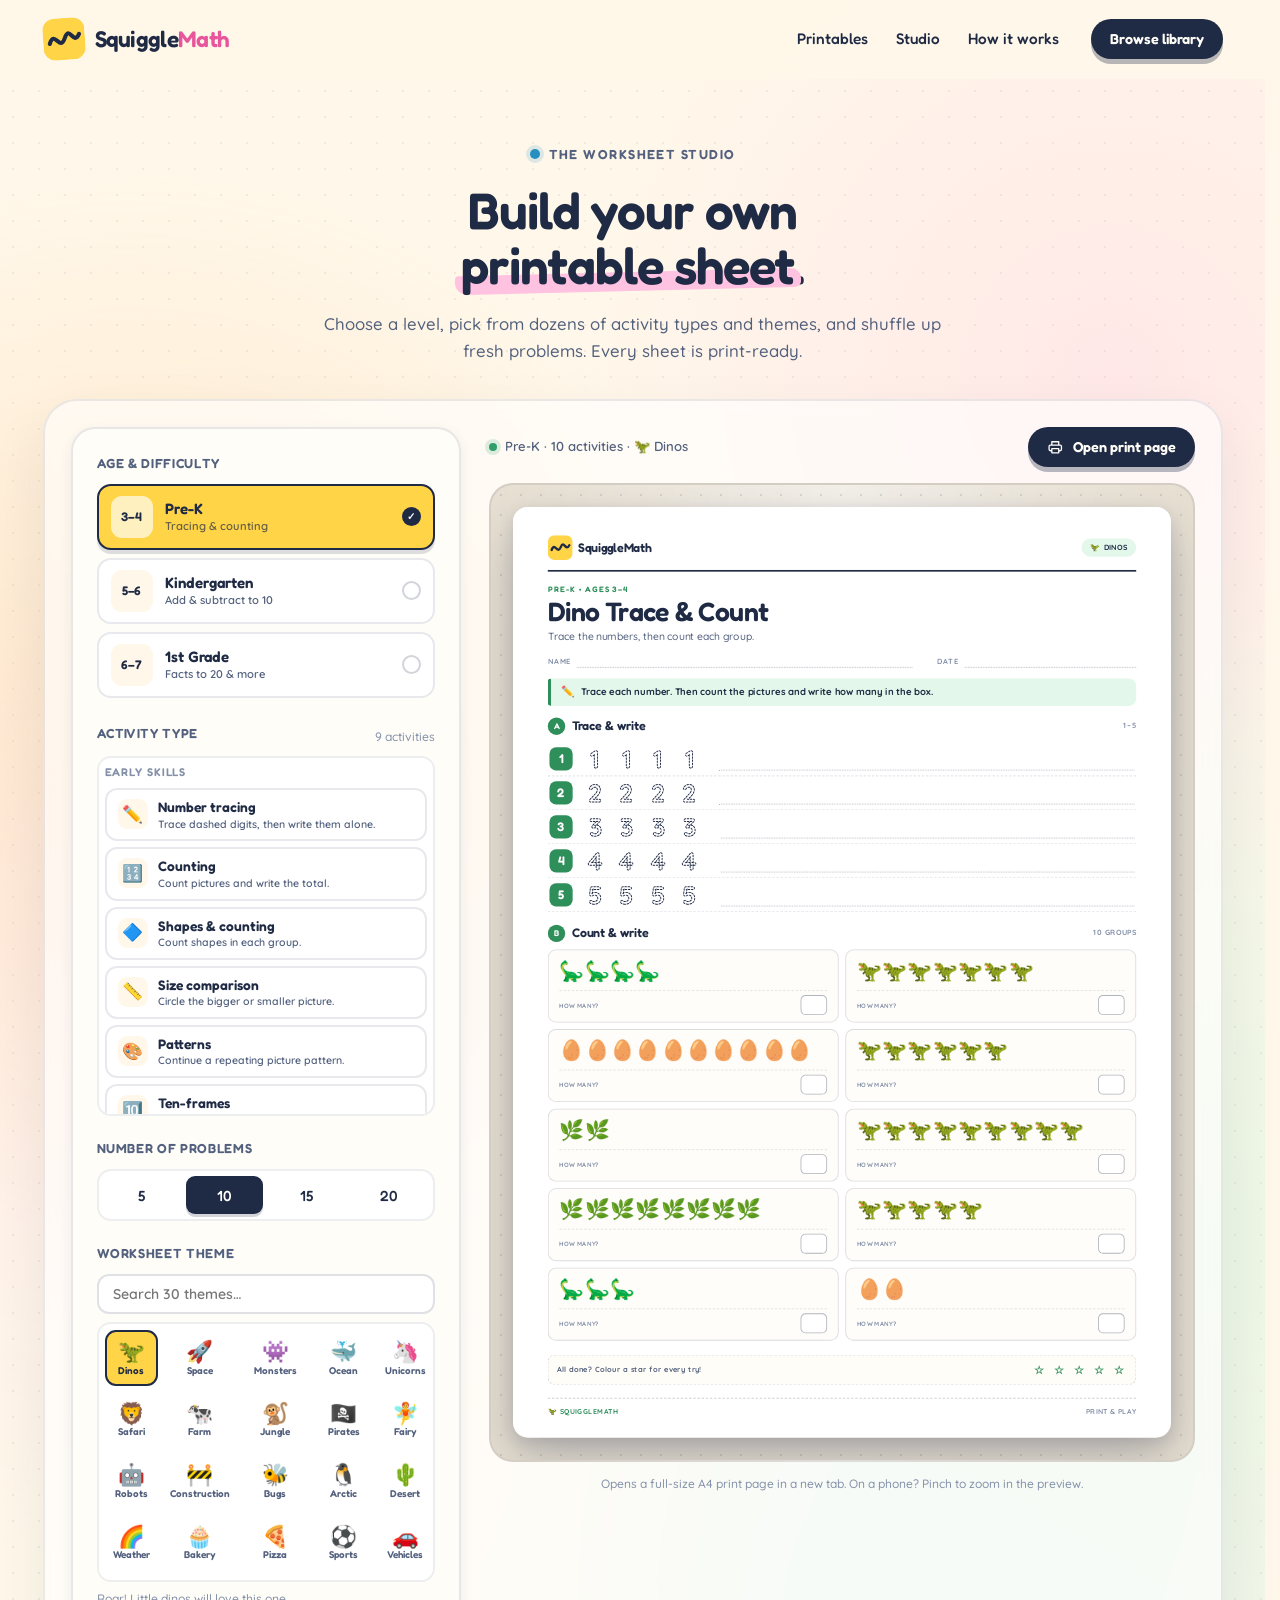
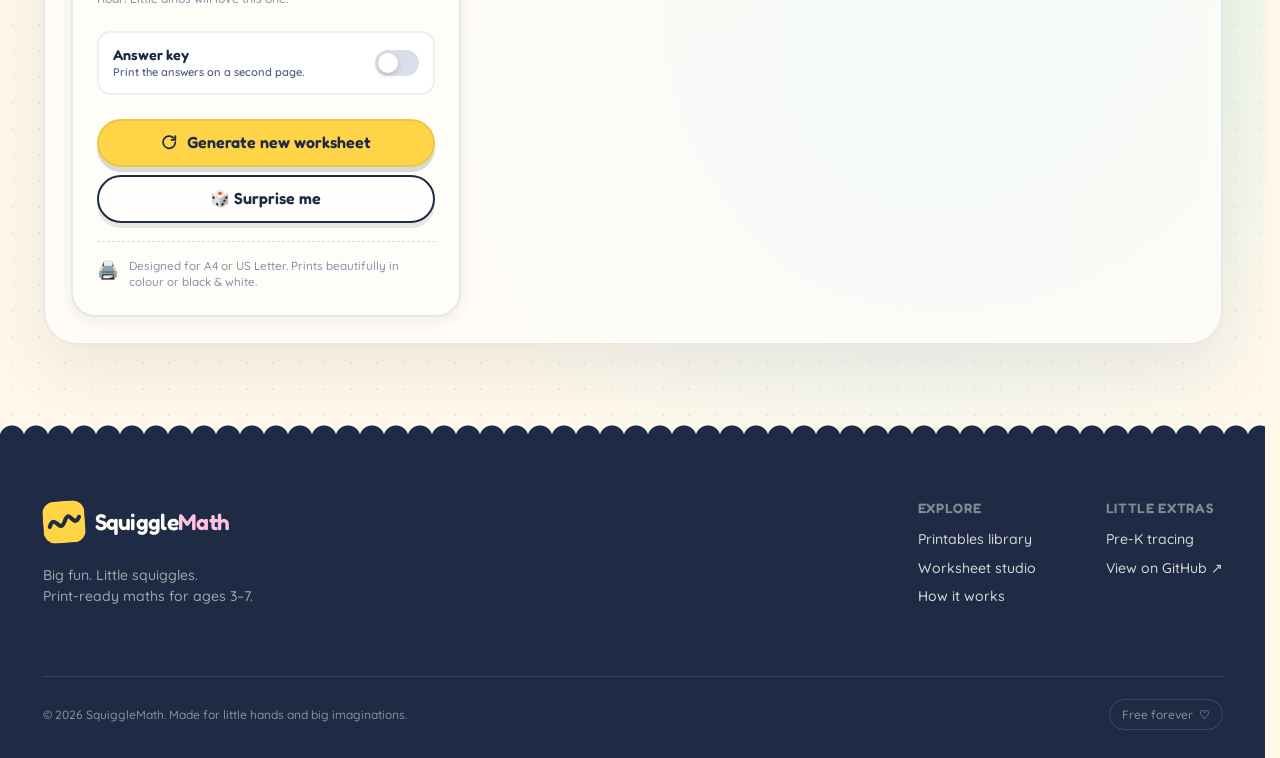
==== generator.html @ 539dd68d "Expand worksheet studio: 30 themes, 40+ activity types, dedicated generator page" ====
<!DOCTYPE html>
<html lang="en">
<head>
  <meta charset="UTF-8">
  <meta name="viewport" content="width=device-width, initial-scale=1">
  <title>Worksheet Studio | SquiggleMath</title>
  <meta name="description" content="Build a brand-new themed math worksheet. Choose a level, activity, theme and problem count, then print.">
  <meta name="theme-color" content="#fff8ea">
  <meta name="robots" content="noindex">

  <link rel="icon" href="data:image/svg+xml,%3Csvg xmlns='http://www.w3.org/2000/svg' viewBox='0 0 64 64'%3E%3Crect width='64' height='64' rx='16' fill='%23ffd447'/%3E%3Cpath d='M10 38c8-22 14 14 22-8s12 14 22-6' fill='none' stroke='%231f2a44' stroke-width='6' stroke-linecap='round'/%3E%3C/svg%3E">
  <link rel="preconnect" href="https://fonts.googleapis.com">
  <link rel="preconnect" href="https://fonts.gstatic.com" crossorigin>
  <link href="https://fonts.googleapis.com/css2?family=Fredoka:wght@400;500;600;700&family=Quicksand:wght@400;500;600;700&display=swap" rel="stylesheet">
  <link rel="stylesheet" href="styles.css?v=20261109-3">
  <link rel="stylesheet" href="generator.css?v=20261109-3">
  <script src="engine.js?v=20261109-3" defer></script>
  <script src="generator.js?v=20261109-3" defer></script>
</head>
<body>
  <a class="skip-link" href="#main">Skip to content</a>

  <header class="site-header">
    <div class="container site-header__inner">
      <a class="brand" href="index.html#top" aria-label="SquiggleMath home">
        <span class="brand__mark" aria-hidden="true">
          <svg viewBox="0 0 52 52" fill="none">
            <rect width="52" height="52" rx="15" fill="#ffd447"/>
            <path d="M8 31c7-18 12 11 19-6s10 11 18-4" stroke="#1f2a44" stroke-width="5" stroke-linecap="round"/>
          </svg>
        </span>
        <span class="brand__name">Squiggle<span>Math</span></span>
      </a>

      <nav class="site-nav" aria-label="Primary">
        <a href="index.html#library">Printables</a>
        <a href="generator.html" aria-current="page">Studio</a>
        <a href="index.html#how">How it works</a>
      </nav>

      <a class="btn btn--small btn--ink header-cta" href="index.html#library">
        <span>Browse library</span>
      </a>
    </div>
  </header>

  <main id="main">
    <section class="section studio-page" id="studio">
      <div class="container">
        <div class="studio-page__head">
          <p class="eyebrow"><span class="eyebrow__dot eyebrow__dot--blue"></span> The worksheet studio</p>
          <h1>Build your own<br><span class="marker marker--pink">printable sheet</span>.</h1>
          <p class="section-lede">Choose a level, pick from dozens of activity types and themes, and shuffle up fresh problems. Every sheet is print-ready.</p>
        </div>

        <div class="studio studio--page">
          <aside class="panel" aria-label="Worksheet settings">
            <form id="generator-form">
              <fieldset class="field-group">
                <legend class="field-label">Age &amp; difficulty</legend>
                <div class="difficulty-list" id="difficulty-list"></div>
              </fieldset>

              <div class="field-group">
                <div class="field-label-row">
                  <span class="field-label">Activity type</span>
                  <span class="field-hint" id="activity-count"></span>
                </div>
                <div class="activity-picker" id="activity-picker"></div>
              </div>

              <fieldset class="field-group">
                <legend class="field-label">Number of problems</legend>
                <div class="pill-group" id="problem-pills">
                  <label><input type="radio" name="problems" value="5"><span>5</span></label>
                  <label><input type="radio" name="problems" value="10" checked><span>10</span></label>
                  <label><input type="radio" name="problems" value="15"><span>15</span></label>
                  <label><input type="radio" name="problems" value="20"><span>20</span></label>
                </div>
              </fieldset>

              <div class="field-group">
                <label class="field-label" for="theme-search">Worksheet theme</label>
                <div class="theme-search-wrap">
                  <input id="theme-search" type="search" placeholder="Search 30 themes…" autocomplete="off" aria-label="Search themes">
                </div>
                <div class="theme-picker" id="theme-picker"></div>
                <p class="field-hint" id="theme-hint">Roar! Little dinos will love this one.</p>
              </div>

              <label class="switch-row">
                <span class="switch-row__text">
                  <strong>Answer key</strong>
                  <small>Print the answers on a second page.</small>
                </span>
                <input type="checkbox" id="answer-key" name="answerKey">
                <span class="switch" aria-hidden="true"><span></span></span>
              </label>

              <div class="generate-actions">
                <button class="btn btn--primary btn--block generate-btn" type="submit" id="generate-btn">
                  <svg class="generate-btn__icon" viewBox="0 0 24 24" aria-hidden="true">
                    <path d="M20 12a8 8 0 1 1-2.34-5.66M20 4v5h-5" fill="none" stroke="currentColor" stroke-width="2.3" stroke-linecap="round" stroke-linejoin="round"/>
                  </svg>
                  Generate new worksheet
                </button>
                <button class="btn btn--ghost btn--block" type="button" id="shuffle-btn">
                  🎲 Surprise me
                </button>
              </div>
            </form>

            <div class="panel__note">
              <span aria-hidden="true">🖨️</span>
              <p>Designed for A4 or US Letter. Prints beautifully in colour or black &amp; white.</p>
            </div>
          </aside>

          <div class="stage">
            <div class="stage__bar">
              <div class="stage__status">
                <span class="live-dot" aria-hidden="true"></span>
                <span id="sheet-status" role="status" aria-live="polite">Your worksheet is ready</span>
              </div>
              <button class="btn btn--ink btn--small" type="button" id="print-btn">
                <svg viewBox="0 0 24 24" aria-hidden="true"><path d="M7 8V4h10v4M7 17H5a2 2 0 0 1-2-2v-4a2 2 0 0 1 2-2h14a2 2 0 0 1 2 2v4a2 2 0 0 1-2 2h-2M7 14h10v6H7z" fill="none" stroke="currentColor" stroke-width="1.9" stroke-linecap="round" stroke-linejoin="round"/></svg>
                Open print page
              </button>
            </div>

            <div class="paper-scene">
              <div class="paper-frame" id="paper-frame">
                <div class="worksheet-canvas" id="worksheet-canvas" aria-label="Generated worksheet preview"></div>
              </div>
            </div>
            <p class="stage__hint">Opens a full-size A4 print page in a new tab. On a phone? Pinch to zoom in the preview.</p>
          </div>
        </div>
      </div>
    </section>
  </main>

  <footer class="site-footer">
    <div class="container site-footer__inner">
      <div class="site-footer__brand">
        <a class="brand brand--light" href="index.html#top" aria-label="SquiggleMath home">
          <span class="brand__mark" aria-hidden="true">
            <svg viewBox="0 0 52 52" fill="none">
              <rect width="52" height="52" rx="15" fill="#ffd447"/>
              <path d="M8 31c7-18 12 11 19-6s10 11 18-4" stroke="#1f2a44" stroke-width="5" stroke-linecap="round"/>
            </svg>
          </span>
          <span class="brand__name">Squiggle<span>Math</span></span>
        </a>
        <p>Big fun. Little squiggles.<br>Print-ready maths for ages 3–7.</p>
      </div>
      <nav class="footer-nav" aria-label="Footer">
        <div>
          <h3>Explore</h3>
          <a href="index.html#library">Printables library</a>
          <a href="generator.html">Worksheet studio</a>
          <a href="index.html#how">How it works</a>
        </div>
        <div>
          <h3>Little extras</h3>
          <a href="index.html#library">Pre-K tracing</a>
          <a href="https://github.com/ShivrajRath/SquiggleMath" target="_blank" rel="noopener">View on GitHub ↗</a>
        </div>
      </nav>
      <div class="site-footer__bottom">
        <p>© <span id="year">2026</span> SquiggleMath. Made for little hands and big imaginations.</p>
        <p class="footer-badge">Free forever <span aria-hidden="true">♡</span></p>
      </div>
    </div>
  </footer>

  <div class="toast" id="toast" role="status" aria-live="polite"></div>

  <noscript>
    <div class="noscript">SquiggleMath needs JavaScript to build and print worksheets. Please enable it and refresh.</div>
  </noscript>
</body>
</html>
---- styles.css ----
/* =========================================================
   SquiggleMath — site styles
   A playful, hand-drawn-inspired design system.
   ========================================================= */

:root {
  --ink: #1f2a44;
  --ink-soft: #53617e;
  --ink-faint: #8390a8;
  --cream: #fff8ea;
  --paper: #ffffff;
  --yellow: #ffd447;
  --yellow-deep: #f5b72b;
  --mint: #b8f2d8;
  --mint-deep: #2f9e6b;
  --pink: #ffc3e1;
  --pink-deep: #e8559c;
  --blue: #bfeaff;
  --blue-deep: #268fbf;
  --purple: #ddd1ff;
  --purple-deep: #7257c9;
  --coral: #ff8f7a;
  --line: rgba(31, 42, 68, 0.12);
  --shadow-sm: 0 4px 14px rgba(31, 42, 68, 0.07);
  --shadow-md: 0 16px 40px rgba(31, 42, 68, 0.12);
  --shadow-lg: 0 30px 70px rgba(31, 42, 68, 0.18);
  --radius-sm: 12px;
  --radius-md: 20px;
  --radius-lg: 28px;
  --font-display: "Fredoka", "Trebuchet MS", sans-serif;
  --font-body: "Quicksand", "Segoe UI", sans-serif;
  --ease-bounce: cubic-bezier(0.34, 1.56, 0.64, 1);
  --page-max: 1180px;
}

*,
*::before,
*::after {
  box-sizing: border-box;
}

html {
  scroll-behavior: smooth;
  scroll-padding-top: 100px;
  -webkit-text-size-adjust: 100%;
  scrollbar-gutter: stable;
}

body {
  margin: 0;
  font-family: var(--font-body);
  font-size: 17px;
  font-weight: 500;
  line-height: 1.6;
  color: var(--ink);
  background-color: var(--cream);
  background-image:
    radial-gradient(circle at 12% 30%, rgba(255, 212, 71, 0.22), transparent 27%),
    radial-gradient(circle at 88% 16%, rgba(255, 195, 225, 0.3), transparent 24%),
    radial-gradient(circle at 72% 72%, rgba(191, 234, 255, 0.32), transparent 25%),
    radial-gradient(rgba(31, 42, 68, 0.075) 1px, transparent 1.5px);
  background-size: auto, auto, auto, 26px 26px;
  overflow-x: hidden;
}

body.modal-open {
  overflow: hidden;
}

img,
svg {
  display: block;
  max-width: 100%;
}

h1, h2, h3, h4 {
  margin: 0;
  font-family: var(--font-display);
  font-weight: 600;
  line-height: 1.08;
  letter-spacing: -0.02em;
}

p {
  margin: 0;
}

a {
  color: inherit;
  text-decoration: none;
}

button,
input,
select {
  font: inherit;
}

button,
select {
  cursor: pointer;
}

button {
  color: inherit;
}

ul, ol {
  margin: 0;
  padding: 0;
  list-style: none;
}

::selection {
  color: var(--ink);
  background: var(--yellow);
}

:focus-visible {
  outline: 3px solid var(--ink);
  outline-offset: 3px;
}

.container {
  width: min(100% - 48px, var(--page-max));
  margin-inline: auto;
}

.skip-link {
  position: fixed;
  top: 10px;
  left: 10px;
  z-index: 300;
  padding: 10px 18px;
  border-radius: 999px;
  color: var(--ink);
  background: var(--yellow);
  font-weight: 700;
  transform: translateY(-150%);
  transition: transform 0.2s ease;
}

.skip-link:focus {
  transform: translateY(0);
}

/* ---------- shared bits ---------- */

.eyebrow {
  display: inline-flex;
  align-items: center;
  gap: 9px;
  margin-bottom: 18px;
  font-family: var(--font-display);
  font-size: 0.82rem;
  font-weight: 600;
  letter-spacing: 0.11em;
  text-transform: uppercase;
  color: var(--ink-soft);
}

.eyebrow__dot {
  width: 10px;
  height: 10px;
  border-radius: 50%;
  background: var(--coral);
  box-shadow: 0 0 0 4px rgba(255, 143, 122, 0.2);
}

.eyebrow__dot--pink { background: var(--pink-deep); box-shadow: 0 0 0 4px rgba(232, 85, 156, 0.16); }
.eyebrow__dot--blue { background: var(--blue-deep); box-shadow: 0 0 0 4px rgba(38, 143, 191, 0.16); }
.eyebrow__dot--yellow { background: var(--yellow-deep); box-shadow: 0 0 0 4px rgba(245, 183, 43, 0.2); }

.marker {
  position: relative;
  display: inline-block;
  z-index: 0;
  white-space: nowrap;
}

.marker::after {
  content: "";
  position: absolute;
  z-index: -1;
  left: -2%;
  right: -2%;
  bottom: 5%;
  height: 34%;
  border-radius: 4px 10px 6px 12px;
  background: var(--yellow);
  transform: rotate(-1.4deg);
}

.marker--mint::after { background: var(--mint); }
.marker--pink::after { background: var(--pink); }

.section {
  padding: 92px 0;
}

.section-head {
  display: flex;
  align-items: flex-end;
  justify-content: space-between;
  gap: 40px;
  margin-bottom: 46px;
}

.section-head h2 {
  max-width: 760px;
  font-size: clamp(2.1rem, 4vw, 3.35rem);
}

.section-lede {
  max-width: 620px;
  margin-top: 18px;
  font-size: 1.05rem;
  color: var(--ink-soft);
}

.section-head--center {
  justify-content: center;
  text-align: center;
}

.section-head--center .section-lede {
  margin-inline: auto;
}

.section-head--center h2 {
  max-width: none;
}

.text-link {
  flex: none;
  padding-bottom: 4px;
  border-bottom: 2px solid var(--ink);
  font-family: var(--font-display);
  font-weight: 600;
  transition: color 0.2s ease, border-color 0.2s ease, transform 0.2s ease;
}

.text-link:hover {
  color: var(--pink-deep);
  border-color: var(--pink-deep);
  transform: translateY(-2px);
}

/* ---------- buttons ---------- */

.btn {
  --btn-bg: var(--yellow);
  --btn-fg: var(--ink);
  display: inline-flex;
  align-items: center;
  justify-content: center;
  gap: 9px;
  min-height: 48px;
  padding: 12px 22px;
  border: 2px solid transparent;
  border-radius: 999px;
  background: var(--btn-bg);
  color: var(--btn-fg);
  font-family: var(--font-display);
  font-size: 1rem;
  font-weight: 600;
  line-height: 1.1;
  text-align: center;
  box-shadow: 0 5px 0 rgba(31, 42, 68, 0.16);
  transition:
    transform 0.22s var(--ease-bounce),
    box-shadow 0.22s ease,
    background-color 0.18s ease,
    color 0.18s ease;
}

.btn svg {
  width: 1.15em;
  height: 1.15em;
  flex: none;
}

.btn:hover {
  transform: translateY(-3px) rotate(-0.6deg);
  box-shadow: 0 9px 0 rgba(31, 42, 68, 0.16);
}

.btn:active {
  transform: translateY(1px);
  box-shadow: 0 2px 0 rgba(31, 42, 68, 0.16);
}

.btn--primary {
  --btn-bg: var(--yellow);
  --btn-fg: var(--ink);
  border-color: rgba(31, 42, 68, 0.08);
}

.btn--primary:hover {
  --btn-bg: #ffdd6f;
}

.btn--ink {
  --btn-bg: var(--ink);
  --btn-fg: #fffdf7;
  box-shadow: 0 5px 0 rgba(31, 42, 68, 0.32);
}

.btn--ink:hover {
  --btn-bg: #2a3859;
  box-shadow: 0 9px 0 rgba(31, 42, 68, 0.32);
}

.btn--ghost {
  --btn-bg: rgba(255, 255, 255, 0.55);
  --btn-fg: var(--ink);
  border-color: var(--ink);
  box-shadow: 0 5px 0 rgba(31, 42, 68, 0.1);
}

.btn--ghost:hover {
  --btn-bg: #fff;
}

.btn--small {
  min-height: 40px;
  padding: 9px 17px;
  font-size: 0.9rem;
}

.btn--lg {
  min-height: 56px;
  padding: 15px 28px;
  font-size: 1.06rem;
}

.btn--block {
  width: 100%;
}

.icon-btn {
  display: grid;
  place-items: center;
  width: 42px;
  height: 42px;
  padding: 0;
  border: 2px solid var(--line);
  border-radius: 50%;
  background: #fff;
  transition: transform 0.2s var(--ease-bounce), background 0.2s ease, border-color 0.2s ease;
}

.icon-btn svg {
  width: 18px;
  height: 18px;
}

.icon-btn:hover {
  transform: rotate(6deg) scale(1.06);
  background: var(--pink);
  border-color: transparent;
}

/* ---------- header ---------- */

.site-header {
  position: sticky;
  top: 0;
  z-index: 50;
  border-bottom: 1px solid transparent;
  background: rgba(255, 248, 234, 0.82);
  backdrop-filter: blur(16px);
  -webkit-backdrop-filter: blur(16px);
  transition: border-color 0.25s ease, box-shadow 0.25s ease;
}

.site-header.is-scrolled {
  border-bottom-color: var(--line);
  box-shadow: 0 8px 30px rgba(31, 42, 68, 0.06);
}

.site-header__inner {
  display: flex;
  align-items: center;
  gap: 32px;
  min-height: 78px;
}

.brand {
  display: inline-flex;
  align-items: center;
  gap: 10px;
  flex: none;
  font-family: var(--font-display);
  font-size: 1.42rem;
  font-weight: 600;
  letter-spacing: -0.03em;
}

.brand__mark {
  width: 42px;
  height: 42px;
  flex: none;
  transform: rotate(-4deg);
  transition: transform 0.3s var(--ease-bounce);
}

.brand:hover .brand__mark {
  transform: rotate(6deg) scale(1.06);
}

.brand__name span {
  color: var(--pink-deep);
}

.site-nav {
  display: flex;
  align-items: center;
  gap: 28px;
  margin-left: auto;
  font-family: var(--font-display);
  font-size: 0.96rem;
  font-weight: 500;
}

.site-nav a {
  position: relative;
  padding: 6px 0;
}

.site-nav a::after {
  content: "";
  position: absolute;
  left: 0;
  right: 100%;
  bottom: 0;
  height: 3px;
  border-radius: 3px;
  background: var(--pink);
  transition: right 0.22s ease;
}

.site-nav a:hover::after {
  right: 0;
}

.header-cta {
  flex: none;
}

/* ---------- hero ---------- */

.hero {
  position: relative;
  padding: 64px 0 84px;
  overflow: hidden;
}

.hero::before {
  content: "";
  position: absolute;
  top: -140px;
  left: 50%;
  width: 1200px;
  height: 850px;
  transform: translateX(-50%);
  border-radius: 50%;
  background: radial-gradient(ellipse at center, rgba(255, 255, 255, 0.82) 0%, rgba(255, 255, 255, 0) 68%);
  pointer-events: none;
}

.hero__inner {
  position: relative;
  display: grid;
  grid-template-columns: 1.04fr 0.96fr;
  align-items: center;
  gap: 50px;
}

.hero h1 {
  margin: 0 0 24px;
  font-size: clamp(3rem, 6vw, 5.1rem);
  font-weight: 600;
  line-height: 0.99;
  letter-spacing: -0.035em;
}

.hero__lede {
  max-width: 520px;
  font-size: clamp(1.02rem, 1.5vw, 1.16rem);
  color: var(--ink-soft);
}

.hero__actions {
  display: flex;
  flex-wrap: wrap;
  gap: 14px;
  margin-top: 32px;
}

.hero__proof {
  display: flex;
  flex-wrap: wrap;
  gap: 10px 24px;
  margin-top: 34px;
  font-size: 0.92rem;
  font-weight: 600;
  color: var(--ink-soft);
}

.hero__proof li {
  display: flex;
  align-items: center;
  gap: 8px;
}

.check {
  display: grid;
  place-items: center;
  width: 21px;
  height: 21px;
  border-radius: 50%;
  background: var(--mint);
  color: #1c7650;
  font-size: 0.72rem;
  font-weight: 700;
}

/* hero art */

.hero__art {
  position: relative;
  display: grid;
  place-items: center;
  min-height: 560px;
  isolation: isolate;
}

.blob {
  position: absolute;
  z-index: -1;
  border-radius: 48% 52% 62% 38% / 44% 38% 62% 56%;
  animation: blob-breathe 9s ease-in-out infinite alternate;
}

.blob--yellow {
  width: 430px;
  height: 430px;
  top: 44px;
  right: 4px;
  background: var(--yellow);
  transform: rotate(12deg);
}

.blob--mint {
  width: 260px;
  height: 260px;
  left: -20px;
  bottom: 18px;
  background: var(--mint);
  transform: rotate(-18deg);
  animation-delay: -3s;
}

.blob--pink {
  width: 190px;
  height: 190px;
  right: -24px;
  bottom: 28px;
  background: var(--pink);
  transform: rotate(9deg);
  animation-delay: -5s;
}

.paper-stack {
  position: relative;
  width: min(390px, 82%);
  aspect-ratio: 0.78;
}

.hero-sheet {
  position: absolute;
  inset: 0;
  border-radius: 22px;
  background: #fffdf7;
  box-shadow: 0 26px 50px rgba(31, 42, 68, 0.18);
  transform-origin: center;
}

.hero-sheet--back {
  top: -30px;
  left: 34px;
  right: -30px;
  bottom: 42px;
  padding: 30px 28px;
  background: #f1edff;
  transform: rotate(7deg);
  box-shadow: 0 20px 40px rgba(31, 42, 68, 0.12);
}

.hero-sheet--front {
  padding: 30px 30px 24px;
  transform: rotate(-2.5deg);
  animation: paper-float 7s ease-in-out infinite;
}

.hero-sheet__row {
  display: flex;
  align-items: center;
  justify-content: space-between;
}

.mini-label {
  font-family: var(--font-display);
  font-size: 0.76rem;
  font-weight: 600;
  letter-spacing: 0.08em;
  text-transform: uppercase;
  color: var(--purple-deep);
}

.hero-sheet__dots {
  display: flex;
  gap: 5px;
}

.hero-sheet__dots i {
  width: 7px;
  height: 7px;
  border-radius: 50%;
  background: var(--purple-deep);
  opacity: 0.5;
}

.hero-bond {
  width: 100%;
  margin-top: 16px;
}

.hero-sheet__ticks {
  display: flex;
  gap: 8px;
  margin-top: 12px;
}

.hero-sheet__ticks span {
  width: 34px;
  height: 3px;
  border-radius: 3px;
  background: rgba(114, 87, 201, 0.35);
}

.hero-sheet__head {
  display: flex;
  align-items: center;
  justify-content: space-between;
  padding-bottom: 13px;
  border-bottom: 2px dashed rgba(31, 42, 68, 0.15);
}

.hero-logo {
  font-family: var(--font-display);
  font-size: 0.78rem;
  font-weight: 600;
  color: var(--mint-deep);
}

.hero-theme {
  display: grid;
  place-items: center;
  width: 34px;
  height: 34px;
  border-radius: 10px;
  background: var(--mint);
  font-size: 1.05rem;
}

.hero-sheet h2 {
  margin: 18px 0 2px;
  font-size: 2rem;
  color: var(--ink);
}

.hero-sheet__sub {
  font-size: 0.78rem;
  font-weight: 600;
  color: var(--ink-soft);
}

.hero-eq {
  display: flex;
  align-items: center;
  justify-content: space-between;
  gap: 14px;
  margin-top: 13px;
  padding: 8px 12px;
  border-radius: 10px;
  background: #fff8ea;
  font-family: var(--font-display);
  font-size: 1.35rem;
  font-weight: 600;
}

.hero-answer {
  width: 40px;
  height: 26px;
  border: 2px solid rgba(31, 42, 68, 0.25);
  border-radius: 7px;
  background: #fff;
}

.hero-count {
  display: flex;
  align-items: center;
  justify-content: space-between;
  margin-top: 14px;
  padding: 10px 12px;
  border-radius: 12px;
  background: #e7f9f0;
}

.hero-count__emojis {
  font-size: 1.25rem;
  letter-spacing: 2px;
}

.hero-count__box {
  display: grid;
  place-items: center;
  width: 38px;
  height: 32px;
  border-radius: 8px;
  background: #fff;
  border: 2px dashed var(--mint-deep);
  font-family: var(--font-display);
  font-weight: 600;
  color: var(--mint-deep);
}

.hero-sheet__stars {
  margin-top: 14px;
  color: var(--yellow-deep);
  font-size: 0.9rem;
  letter-spacing: 10px;
  text-align: right;
}

.sticker {
  position: absolute;
  z-index: 4;
  display: grid;
  place-items: center;
  font-family: var(--font-display);
  font-weight: 600;
  text-align: center;
  line-height: 1.1;
  box-shadow: 0 8px 0 rgba(31, 42, 68, 0.13);
}

.sticker--print {
  top: 26px;
  left: -6px;
  width: 104px;
  height: 104px;
  padding: 16px;
  border-radius: 50%;
  background: var(--pink);
  font-size: 0.94rem;
  transform: rotate(-12deg);
  animation: sticker-wiggle 5s ease-in-out infinite;
}

.sticker--infinite {
  right: -8px;
  bottom: 66px;
  padding: 11px 18px;
  border-radius: 999px;
  background: var(--blue);
  font-size: 0.85rem;
  transform: rotate(5deg);
}

.float-emoji {
  position: absolute;
  z-index: 3;
  display: grid;
  place-items: center;
  width: 54px;
  height: 54px;
  border-radius: 16px;
  background: #fff;
  box-shadow: 0 10px 24px rgba(31, 42, 68, 0.14);
  font-size: 1.65rem;
  animation: floaty 5.5s ease-in-out infinite alternate;
}

.float-emoji--1 { top: 50px; right: 6px; transform: rotate(9deg); }
.float-emoji--2 { top: 44%; left: -28px; transform: rotate(-8deg); animation-delay: -1.8s; }
.float-emoji--3 { bottom: 16px; left: 28px; transform: rotate(6deg); animation-delay: -3.2s; }
.float-emoji--4 { right: 44px; bottom: 8px; width: 46px; height: 46px; font-size: 1.3rem; transform: rotate(-5deg); animation-delay: -2.4s; }

.hero-doodle {
  position: absolute;
  top: 4px;
  right: 24px;
  width: 100px;
  opacity: 0.28;
  transform: rotate(8deg);
}

@keyframes blob-breathe {
  from { border-radius: 48% 52% 62% 38% / 44% 38% 62% 56%; transform: rotate(8deg) scale(1); }
  to { border-radius: 56% 44% 42% 58% / 55% 60% 40% 45%; transform: rotate(15deg) scale(1.04); }
}

@keyframes paper-float {
  0%, 100% { transform: rotate(-2.5deg) translateY(0); }
  50% { transform: rotate(-1deg) translateY(-9px); }
}

@keyframes sticker-wiggle {
  0%, 100% { transform: rotate(-12deg); }
  50% { transform: rotate(-8deg) scale(1.03); }
}

@keyframes floaty {
  from { translate: 0 0; }
  to { translate: 0 -12px; }
}

/* ---------- marquee ---------- */

.marquee {
  overflow: hidden;
  border-block: 2px solid rgba(31, 42, 68, 0.1);
  background: var(--yellow);
  transform: rotate(-0.6deg) scale(1.02);
}

.marquee__track {
  display: flex;
  align-items: center;
  gap: 30px;
  width: max-content;
  padding: 13px 0;
  animation: marquee-scroll 38s linear infinite;
}

.marquee__track span {
  font-family: var(--font-display);
  font-size: 1.02rem;
  font-weight: 500;
  white-space: nowrap;
}

.marquee__track i {
  font-style: normal;
  font-size: 0.7rem;
  opacity: 0.55;
}

@keyframes marquee-scroll {
  to { transform: translateX(-50%); }
}

/* =========================================================
   Library
   ========================================================= */

.library {
  position: relative;
  padding-top: 100px;
}

.levels {
  display: grid;
  gap: 30px;
}

.level {
  --level-accent: var(--mint-deep);
  --level-soft: #e9fbf2;
  --level-card: #fffdf8;
  position: relative;
  padding: 24px;
  border: 2px solid rgba(31, 42, 68, 0.09);
  border-radius: var(--radius-lg);
  background: var(--level-soft);
  box-shadow: var(--shadow-sm);
  overflow: hidden;
}

.level::before {
  content: "";
  position: absolute;
  top: -80px;
  right: -60px;
  width: 260px;
  height: 260px;
  border-radius: 50%;
  background: rgba(255, 255, 255, 0.48);
  pointer-events: none;
}

.level--k {
  --level-accent: var(--blue-deep);
  --level-soft: #eaf7fe;
}

.level--g1 {
  --level-accent: var(--pink-deep);
  --level-soft: #fdebf5;
}

.level__head {
  position: relative;
  display: flex;
  align-items: center;
  gap: 20px;
  padding: 2px 6px 20px;
}

.level__badge {
  display: inline-flex;
  flex-direction: column;
  gap: 1px;
  flex: none;
  min-width: 116px;
  padding: 10px 16px;
  border-radius: 16px;
  background: var(--level-accent);
  color: #fff;
  font-family: var(--font-display);
  font-size: 1.02rem;
  font-weight: 600;
  line-height: 1.1;
  text-align: center;
  transform: rotate(-1.5deg);
  box-shadow: 0 4px 0 rgba(31, 42, 68, 0.13);
}

.level__badge small {
  font-family: var(--font-body);
  font-size: 0.68rem;
  font-weight: 700;
  letter-spacing: 0.06em;
  text-transform: uppercase;
  opacity: 0.9;
}

.level__heading {
  min-width: 0;
}

.level__heading h3 {
  font-size: clamp(1.4rem, 2.4vw, 1.8rem);
}

.level__heading p {
  margin-top: 3px;
  font-size: 0.92rem;
  color: var(--ink-soft);
}

.level__count {
  display: inline-block;
  margin-left: 4px;
  padding: 1px 8px;
  border-radius: 999px;
  background: var(--level-soft);
  font-size: 0.7rem;
  font-weight: 700;
  letter-spacing: 0.02em;
  white-space: nowrap;
}

.level__sticker {
  margin-left: auto;
  display: grid;
  place-items: center;
  width: 54px;
  height: 54px;
  flex: none;
  border-radius: 50%;
  background: rgba(255, 255, 255, 0.7);
  font-size: 1.6rem;
  transform: rotate(6deg);
}

.printables-grid {
  position: relative;
  display: grid;
  grid-template-columns: repeat(4, minmax(0, 1fr));
  gap: 18px;
}

/* filters + progressive reveal — rendered by script.js */

.library-tools {
  display: flex;
  align-items: center;
  justify-content: space-between;
  flex-wrap: wrap;
  gap: 10px 18px;
  margin: 0 0 18px;
  padding: 9px 12px;
  border: 2px solid rgba(31, 42, 68, 0.07);
  border-radius: 16px;
  background: rgba(255, 255, 255, 0.58);
}

.filter-chips {
  display: flex;
  flex-wrap: wrap;
  gap: 6px;
}

.filter-chip {
  display: inline-flex;
  align-items: center;
  gap: 5px;
  padding: 6px 11px;
  border: 2px solid transparent;
  border-radius: 999px;
  background: transparent;
  font-family: var(--font-display);
  font-size: 0.75rem;
  font-weight: 600;
  line-height: 1.2;
  color: var(--ink-soft);
  transition: background 0.18s ease, color 0.18s ease, border-color 0.18s ease;
}

.filter-chip span {
  min-width: 20px;
  padding: 1px 5px;
  border-radius: 999px;
  background: rgba(31, 42, 68, 0.07);
  font-family: var(--font-body);
  font-size: 0.62rem;
  font-weight: 700;
  text-align: center;
}

.filter-chip:hover {
  background: var(--level-soft);
  color: var(--ink);
}

.filter-chip.is-active {
  border-color: var(--level-accent);
  background: var(--level-accent);
  color: #fff;
}

.filter-chip.is-active span {
  background: rgba(255, 255, 255, 0.24);
  color: #fff;
}

.library-count {
  flex: none;
  font-size: 0.74rem;
  font-weight: 600;
  color: var(--ink-faint);
}

.library-count strong {
  color: var(--ink);
}

.library-more {
  display: flex;
  align-items: center;
  justify-content: center;
  flex-wrap: wrap;
  gap: 10px;
  margin-top: 20px;
}

.library-show-all {
  padding: 5px 4px;
  border: 0;
  border-bottom: 2px solid rgba(31, 42, 68, 0.22);
  background: none;
  font-family: var(--font-display);
  font-size: 0.76rem;
  font-weight: 600;
  color: var(--ink-soft);
  transition: color 0.2s ease, border-color 0.2s ease;
}

.library-browse-all {
  margin-top: 18px;
  text-align: center;
}

@media (max-width: 760px) {
  .library-tools {
    align-items: flex-start;
    padding: 10px;
  }

  .filter-chip {
    padding: 5px 9px;
    font-size: 0.7rem;
  }

  .library-count {
    margin-left: auto;
  }
}

.library-more[hidden] {
  display: none;
}

/* printable card — rendered by JS */

.sheet-card {
  display: flex;
  flex-direction: column;
  width: 100%;
  padding: 0;
  border: 2px solid rgba(31, 42, 68, 0.09);
  border-radius: 20px;
  background: var(--level-card);
  color: inherit;
  font-family: var(--font-body);
  text-align: left;
  text-decoration: none;
  overflow: hidden;
  box-shadow: 0 3px 0 rgba(31, 42, 68, 0.05);
  transition:
    transform 0.25s var(--ease-bounce),
    box-shadow 0.25s ease,
    border-color 0.25s ease;
}

.sheet-card:hover {
  transform: translateY(-7px) rotate(-0.6deg);
  border-color: var(--level-accent);
  box-shadow: 0 18px 35px rgba(31, 42, 68, 0.13);
}

.sheet-card:focus-visible {
  outline: 3px solid var(--level-accent);
  outline-offset: 3px;
}

.sheet-card__preview {
  position: relative;
  display: grid;
  place-items: center;
  height: 186px;
  padding: 20px 18px 0;
  overflow: hidden;
  background:
    radial-gradient(circle at 20% 15%, rgba(255, 255, 255, 0.8), transparent 32%),
    var(--level-soft);
}

.sheet-card__number {
  position: absolute;
  top: 10px;
  left: 12px;
  z-index: 2;
  padding: 3px 8px;
  border-radius: 999px;
  background: rgba(255, 255, 255, 0.9);
  box-shadow: 0 3px 8px rgba(31, 42, 68, 0.08);
  font-family: var(--font-display);
  font-size: 0.6rem;
  font-weight: 600;
  letter-spacing: 0.05em;
  color: var(--level-accent);
}

.sheet-card__preview::after {
  content: "";
  position: absolute;
  inset: auto 0 0;
  height: 44%;
  background: linear-gradient(to top, rgba(31, 42, 68, 0.05), transparent);
  pointer-events: none;
}

.mini-paper {
  position: relative;
  display: flex;
  flex-direction: column;
  width: 168px;
  height: 206px;
  padding: 14px 14px 12px;
  border-radius: 9px 9px 6px 6px;
  background: #fff;
  box-shadow: 0 10px 25px rgba(31, 42, 68, 0.16);
  transform: rotate(-2deg) translateY(9px);
  transition: transform 0.3s var(--ease-bounce);
}

.sheet-card:hover .mini-paper {
  transform: rotate(1deg) translateY(2px) scale(1.03);
}

.mini-paper__top {
  display: flex;
  align-items: center;
  justify-content: space-between;
  padding-bottom: 6px;
  border-bottom: 1px dashed rgba(31, 42, 68, 0.15);
  color: var(--level-accent);
  font-family: var(--font-display);
  font-size: 0.48rem;
  font-weight: 600;
}

.mini-paper__top span:last-child {
  font-size: 0.72rem;
}

.mini-paper__title {
  margin: 8px 0 7px;
  font-family: var(--font-display);
  font-size: 0.76rem;
  font-weight: 600;
  line-height: 1.1;
  color: var(--ink);
}

.mini-paper__board {
  display: flex;
  flex: 1;
  flex-direction: column;
  justify-content: center;
  gap: 5px;
  min-height: 0;
}

.mini-paper__footer {
  height: 3px;
  border-radius: 3px;
  background: var(--level-soft);
}

.mini-paper__footer::before {
  content: "";
  display: block;
  width: 45%;
  height: 3px;
  border-radius: 3px;
  background: var(--level-accent);
  opacity: 0.35;
}

.theme-pill {
  position: absolute;
  right: 12px;
  bottom: 10px;
  z-index: 2;
  padding: 4px 9px;
  border-radius: 999px;
  background: rgba(255, 255, 255, 0.9);
  box-shadow: 0 3px 8px rgba(31, 42, 68, 0.1);
  font-size: 0.62rem;
  font-weight: 700;
  letter-spacing: 0.02em;
}

.sheet-card__body {
  display: flex;
  flex: 1;
  flex-direction: column;
  padding: 16px 17px 17px;
}

.sheet-card__tags {
  display: flex;
  flex-wrap: wrap;
  gap: 5px;
  margin-bottom: 8px;
}

.chip {
  display: inline-flex;
  align-items: center;
  padding: 3px 8px;
  border-radius: 999px;
  background: var(--level-soft);
  color: var(--ink-soft);
  font-size: 0.64rem;
  font-weight: 700;
  letter-spacing: 0.03em;
  line-height: 1.35;
  text-transform: uppercase;
}

.sheet-card__title {
  display: block;
  font-family: var(--font-display);
  font-size: 1.1rem;
  font-weight: 600;
  line-height: 1.15;
  letter-spacing: -0.01em;
}

.sheet-card__desc {
  display: block;
  margin-top: 5px;
  font-size: 0.82rem;
  line-height: 1.45;
  color: var(--ink-soft);
}

.sheet-card__cta {
  display: flex;
  align-items: center;
  justify-content: space-between;
  gap: 8px;
  margin-top: auto;
  padding-top: 13px;
  color: var(--level-accent);
  font-family: var(--font-display);
  font-size: 0.82rem;
  font-weight: 600;
}

.sheet-card__cta .arrow {
  display: grid;
  place-items: center;
  width: 25px;
  height: 25px;
  border-radius: 50%;
  background: var(--level-soft);
  transition: transform 0.25s var(--ease-bounce), background 0.2s ease;
}

.sheet-card:hover .sheet-card__cta .arrow {
  transform: translateX(3px) rotate(-8deg);
  background: var(--level-accent);
  color: #fff;
}

/* mini preview internals */

.mini-eq {
  display: flex;
  align-items: center;
  justify-content: space-between;
  gap: 6px;
  font-family: var(--font-display);
  font-size: 0.83rem;
  font-weight: 500;
  line-height: 1;
}

.mini-eq span:last-child {
  width: 18px;
  height: 14px;
  border: 1.3px solid rgba(31, 42, 68, 0.28);
  border-radius: 4px;
}

.mini-eq--missing .mini-blank {
  display: inline-block;
  width: 16px;
  height: 14px;
  margin-inline: 2px;
  border: 1.3px dashed var(--level-accent);
  border-radius: 4px;
  background: var(--level-soft);
  vertical-align: -2px;
}

.mini-trace-row {
  display: flex;
  align-items: center;
  gap: 4px;
}

.mini-trace-svg {
  width: 27px;
  height: 29px;
  color: var(--ink);
  opacity: 0.9;
}

.mini-trace-line {
  flex: 1;
  height: 1px;
  border-top: 1px dashed rgba(31, 42, 68, 0.28);
}

.mini-count {
  display: flex;
  align-items: center;
  gap: 7px;
  min-height: 26px;
  padding-bottom: 4px;
  border-bottom: 1px dashed rgba(31, 42, 68, 0.12);
}

.mini-count__emojis {
  flex: 1;
  font-size: 0.81rem;
  letter-spacing: 0.5px;
  line-height: 1.2;
  overflow: hidden;
  white-space: nowrap;
}

.mini-count__box {
  display: grid;
  place-items: center;
  width: 20px;
  height: 18px;
  flex: none;
  border: 1.4px solid rgba(31, 42, 68, 0.28);
  border-radius: 4px;
  font-family: var(--font-display);
  font-size: 0.6rem;
  color: var(--ink-soft);
}

.mini-shapes {
  display: flex;
  align-items: center;
  gap: 4px;
  padding-bottom: 3px;
}

.mini-shape {
  display: inline-block;
  width: 10px;
  height: 10px;
  flex: none;
}

.mini-shape--circle { border-radius: 50%; background: var(--level-accent); }
.mini-shape--square { background: var(--pink-deep); border-radius: 1px; }
.mini-shape--triangle { width: 0; height: 0; border-left: 6px solid transparent; border-right: 6px solid transparent; border-bottom: 11px solid var(--blue-deep); }
.mini-shape--star { color: var(--yellow-deep); font-size: 0.85rem; line-height: 1; width: auto; height: auto; }

.mini-compare {
  display: flex;
  align-items: center;
  justify-content: space-between;
  min-height: 25px;
  padding-bottom: 2px;
  border-bottom: 1px dashed rgba(31, 42, 68, 0.12);
}

.mini-compare em {
  font-style: normal;
  line-height: 1;
}

.mini-compare__hint {
  width: 12px;
  height: 12px;
  border: 1.5px dashed var(--level-accent);
  border-radius: 50%;
}

.mini-bond {
  width: 100%;
  max-height: 92px;
}

.mini-tally-row {
  display: flex;
  align-items: center;
  justify-content: space-between;
  min-height: 23px;
  padding-bottom: 3px;
  border-bottom: 1px dashed rgba(31, 42, 68, 0.12);
}

.mini-tally {
  display: flex;
  align-items: center;
  gap: 10px;
  height: 17px;
}

.mini-tally-group {
  position: relative;
  display: flex;
  gap: 2px;
  height: 100%;
}

.mini-tally-group b {
  display: block;
  width: 1.4px;
  height: 100%;
  border-radius: 2px;
  background: var(--ink);
}

.mini-tally-group::after {
  content: "";
  position: absolute;
  top: 47%;
  left: -2px;
  width: calc(100% + 4px);
  height: 1.4px;
  border-radius: 2px;
  background: var(--ink);
  transform: rotate(-16deg);
}

.mini-story {
  display: flex;
  align-items: flex-start;
  gap: 5px;
  font-size: 0.54rem;
  line-height: 1.35;
  color: var(--ink-soft);
}

.mini-story span:first-child {
  font-size: 0.72rem;
  line-height: 1.1;
}

.mini-story__line {
  display: block;
  width: 72%;
  margin-top: 3px;
  border-top: 1px dashed rgba(31, 42, 68, 0.28);
}

/* =========================================================
   Generator studio
   ========================================================= */

.generator {
  position: relative;
  padding-top: 84px;
}

.generator::before {
  content: "";
  position: absolute;
  inset: 0;
  z-index: -1;
  background:
    radial-gradient(ellipse at 10% 40%, rgba(255, 195, 225, 0.26), transparent 42%),
    radial-gradient(ellipse at 90% 60%, rgba(184, 242, 216, 0.3), transparent 42%);
  pointer-events: none;
}

.studio {
  display: grid;
  grid-template-columns: 342px minmax(0, 1fr);
  align-items: start;
  gap: 28px;
  padding: 26px;
  border: 2px solid rgba(31, 42, 68, 0.09);
  border-radius: 34px;
  background: rgba(255, 255, 255, 0.6);
  box-shadow: 0 24px 60px rgba(31, 42, 68, 0.08);
  backdrop-filter: blur(8px);
}

.panel {
  position: sticky;
  top: 96px;
  padding: 24px;
  border: 2px solid rgba(31, 42, 68, 0.1);
  border-radius: 24px;
  background: #fffdf8;
  box-shadow: var(--shadow-sm);
}

.field-group {
  margin: 0 0 22px;
  padding: 0;
  border: 0;
}

.field-label {
  display: block;
  margin-bottom: 10px;
  padding: 0;
  font-family: var(--font-display);
  font-size: 0.82rem;
  font-weight: 600;
  letter-spacing: 0.05em;
  text-transform: uppercase;
  color: var(--ink-soft);
}

.difficulty-list {
  display: grid;
  gap: 8px;
}

.difficulty-option {
  display: block;
  cursor: pointer;
}

.difficulty-option input {
  position: absolute;
  width: 1px;
  height: 1px;
  margin: -1px;
  padding: 0;
  border: 0;
  clip: rect(0 0 0 0);
  clip-path: inset(50%);
  overflow: hidden;
  white-space: nowrap;
}

.difficulty-card {
  display: flex;
  align-items: center;
  gap: 12px;
  padding: 10px 12px;
  border: 2px solid rgba(31, 42, 68, 0.1);
  border-radius: 14px;
  background: #fff;
  transition: border-color 0.18s ease, background 0.18s ease, transform 0.18s var(--ease-bounce), box-shadow 0.18s ease;
}

.difficulty-option:hover .difficulty-card {
  transform: translateX(2px);
  border-color: rgba(31, 42, 68, 0.3);
}

.difficulty-option input:focus-visible + .difficulty-card {
  outline: 3px solid var(--ink);
  outline-offset: 2px;
}

.difficulty-option input:checked + .difficulty-card {
  border-color: var(--ink);
  background: var(--yellow);
  box-shadow: 0 4px 0 rgba(31, 42, 68, 0.15);
}

.difficulty-card__ages {
  display: grid;
  place-items: center;
  width: 42px;
  height: 42px;
  flex: none;
  border-radius: 11px;
  background: var(--cream);
  font-family: var(--font-display);
  font-size: 0.78rem;
  font-weight: 600;
  letter-spacing: -0.02em;
}

.difficulty-option input:checked + .difficulty-card .difficulty-card__ages {
  background: rgba(255, 255, 255, 0.65);
}

.difficulty-card__text {
  display: flex;
  flex: 1;
  flex-direction: column;
  line-height: 1.2;
  min-width: 0;
}

.difficulty-card__text strong {
  font-family: var(--font-display);
  font-size: 0.94rem;
  font-weight: 600;
}

.difficulty-card__text small {
  margin-top: 2px;
  font-size: 0.7rem;
  font-weight: 600;
  color: var(--ink-soft);
  white-space: nowrap;
  overflow: hidden;
  text-overflow: ellipsis;
}

.difficulty-option input:checked + .difficulty-card .difficulty-card__text small {
  color: rgba(31, 42, 68, 0.7);
}

.difficulty-card__check {
  display: grid;
  place-items: center;
  width: 19px;
  height: 19px;
  flex: none;
  border: 2px solid rgba(31, 42, 68, 0.2);
  border-radius: 50%;
  color: transparent;
  font-size: 0.62rem;
  font-weight: 700;
  transition: background 0.18s ease, color 0.18s ease, border-color 0.18s ease;
}

.difficulty-option input:checked + .difficulty-card .difficulty-card__check {
  background: var(--ink);
  border-color: var(--ink);
  color: #fff;
}

.pill-group {
  display: grid;
  grid-template-columns: repeat(4, 1fr);
  gap: 6px;
  padding: 5px;
  border: 2px solid rgba(31, 42, 68, 0.08);
  border-radius: 14px;
  background: #fff;
}

.pill-group label {
  position: relative;
  cursor: pointer;
}

.pill-group input {
  position: absolute;
  width: 1px;
  height: 1px;
  margin: -1px;
  clip: rect(0 0 0 0);
  clip-path: inset(50%);
  overflow: hidden;
}

.pill-group span {
  display: grid;
  place-items: center;
  min-height: 38px;
  border-radius: 9px;
  font-family: var(--font-display);
  font-size: 0.92rem;
  font-weight: 500;
  transition: background 0.18s ease, color 0.18s ease, transform 0.18s var(--ease-bounce);
}

.pill-group label:hover span {
  background: var(--cream);
}

.pill-group input:checked + span {
  background: var(--ink);
  color: #fff;
  box-shadow: 0 3px 0 rgba(31, 42, 68, 0.2);
}

.pill-group input:focus-visible + span {
  outline: 3px solid var(--ink);
  outline-offset: 2px;
}

.select-wrap {
  position: relative;
  display: flex;
  align-items: center;
  border: 2px solid rgba(31, 42, 68, 0.14);
  border-radius: 13px;
  background: #fff;
  transition: border-color 0.18s ease;
}

.select-wrap:focus-within {
  border-color: var(--ink);
}

.select-emoji {
  display: grid;
  place-items: center;
  width: 40px;
  height: 44px;
  flex: none;
  border-right: 1px solid var(--line);
  font-size: 1.18rem;
}

.select-wrap select {
  width: 100%;
  height: 44px;
  padding: 0 38px 0 12px;
  border: 0;
  border-radius: 13px;
  background: transparent;
  color: var(--ink);
  font-family: var(--font-display);
  font-size: 0.94rem;
  font-weight: 500;
  appearance: none;
  -webkit-appearance: none;
  outline: 0;
}

.select-chevron {
  position: absolute;
  right: 13px;
  width: 15px;
  height: 15px;
  pointer-events: none;
  color: var(--ink-soft);
}

.field-hint {
  margin-top: 7px;
  font-size: 0.76rem;
  color: var(--ink-faint);
}

.switch-row {
  display: flex;
  align-items: center;
  justify-content: space-between;
  gap: 14px;
  margin: 0 0 22px;
  padding: 13px 14px;
  border: 2px solid rgba(31, 42, 68, 0.08);
  border-radius: 14px;
  background: #fff;
  cursor: pointer;
}

.switch-row__text {
  display: flex;
  flex-direction: column;
  line-height: 1.25;
}

.switch-row__text strong {
  font-family: var(--font-display);
  font-size: 0.9rem;
  font-weight: 600;
}

.switch-row__text small {
  margin-top: 2px;
  font-size: 0.69rem;
  font-weight: 600;
  color: var(--ink-soft);
}

.switch-row input {
  position: absolute;
  width: 1px;
  height: 1px;
  margin: -1px;
  clip: rect(0 0 0 0);
  clip-path: inset(50%);
  overflow: hidden;
}

.switch {
  position: relative;
  width: 44px;
  height: 26px;
  flex: none;
  border-radius: 999px;
  background: #d9dee8;
  transition: background 0.2s ease;
}

.switch span {
  position: absolute;
  top: 3px;
  left: 3px;
  width: 20px;
  height: 20px;
  border-radius: 50%;
  background: #fff;
  box-shadow: 0 2px 5px rgba(31, 42, 68, 0.2);
  transition: transform 0.22s var(--ease-bounce);
}

.switch-row input:checked + .switch {
  background: var(--mint-deep);
}

.switch-row input:checked + .switch span {
  transform: translateX(18px);
}

.switch-row input:focus-visible + .switch {
  outline: 3px solid var(--ink);
  outline-offset: 3px;
}

.generate-btn {
  margin-top: 2px;
}

.generate-btn__icon {
  transition: transform 0.5s ease;
}

.generate-btn.is-spinning .generate-btn__icon {
  transform: rotate(360deg);
}

.panel__note {
  display: flex;
  gap: 10px;
  align-items: flex-start;
  margin-top: 18px;
  padding-top: 16px;
  border-top: 1px dashed rgba(31, 42, 68, 0.15);
}

.panel__note span {
  font-size: 1.1rem;
  line-height: 1.25;
}

.panel__note p {
  font-size: 0.73rem;
  line-height: 1.45;
  color: var(--ink-faint);
}

/* stage */

.stage {
  min-width: 0;
}

.stage__bar {
  display: flex;
  align-items: center;
  justify-content: space-between;
  flex-wrap: wrap;
  gap: 12px;
  margin-bottom: 16px;
}

.stage__status {
  display: flex;
  align-items: center;
  gap: 8px;
  font-size: 0.82rem;
  font-weight: 600;
  color: var(--ink-soft);
}

.live-dot {
  width: 8px;
  height: 8px;
  border-radius: 50%;
  background: var(--mint-deep);
  box-shadow: 0 0 0 4px rgba(47, 158, 107, 0.16);
  animation: live-pulse 2.4s ease-in-out infinite;
}

@keyframes live-pulse {
  0%, 100% { box-shadow: 0 0 0 4px rgba(47, 158, 107, 0.16); }
  50% { box-shadow: 0 0 0 7px rgba(47, 158, 107, 0.08); }
}

.paper-scene {
  position: relative;
  padding: 22px;
  border-radius: 24px;
  background-color: #e8e0d2;
  background-image:
    radial-gradient(rgba(31, 42, 68, 0.12) 1px, transparent 1.4px),
    radial-gradient(ellipse at 50% 0%, rgba(255, 255, 255, 0.55), transparent 70%);
  background-size: 20px 20px, auto;
  border: 2px solid rgba(31, 42, 68, 0.1);
  overflow: hidden;
}

.paper-frame {
  position: relative;
  width: 100%;
  min-height: 300px;
  transition: height 0.25s ease;
}

.worksheet-canvas {
  position: absolute;
  top: 0;
  left: 0;
  width: 794px;
  transform-origin: top left;
  transition: opacity 0.22s ease;
}

.worksheet-canvas.is-swapping {
  opacity: 0;
}

.worksheet-canvas.is-new .worksheet:first-child {
  animation: sheet-in 0.4s var(--ease-bounce);
}

@keyframes sheet-in {
  from { opacity: 0; transform: translateY(14px) rotate(-0.4deg); }
  to { opacity: 1; transform: translateY(0) rotate(0); }
}

.stage__hint {
  margin-top: 12px;
  font-size: 0.75rem;
  text-align: center;
  color: var(--ink-faint);
}

/* =========================================================
   How it works + closing CTA
   ========================================================= */

.how {
  padding-bottom: 110px;
}

.how__grid {
  display: grid;
  grid-template-columns: 0.9fr 1.1fr;
  gap: 60px;
  align-items: center;
  margin-bottom: 70px;
}

.how__intro h2 {
  margin-bottom: 18px;
  font-size: clamp(2rem, 3.7vw, 3rem);
}

.how__intro p {
  max-width: 440px;
  color: var(--ink-soft);
}

.steps {
  display: grid;
  gap: 14px;
}

.step {
  display: flex;
  align-items: flex-start;
  gap: 17px;
  padding: 18px 20px;
  border: 2px solid rgba(31, 42, 68, 0.09);
  border-radius: 18px;
  background: #fffdf8;
  box-shadow: var(--shadow-sm);
  transition: transform 0.22s var(--ease-bounce), box-shadow 0.22s ease;
}

.step:hover {
  transform: translateX(5px) rotate(-0.3deg);
  box-shadow: var(--shadow-md);
}

.step__num {
  display: grid;
  place-items: center;
  width: 42px;
  height: 42px;
  flex: none;
  border-radius: 13px;
  background: var(--yellow);
  font-family: var(--font-display);
  font-size: 1.15rem;
  font-weight: 600;
  transform: rotate(-4deg);
}

.step:nth-child(2) .step__num { background: var(--mint); }
.step:nth-child(3) .step__num { background: var(--pink); }

.step h3 {
  margin-bottom: 2px;
  font-size: 1.08rem;
}

.step p {
  font-size: 0.85rem;
  line-height: 1.5;
  color: var(--ink-soft);
}

.closing-cta {
  position: relative;
  display: flex;
  align-items: center;
  justify-content: space-between;
  gap: 30px;
  padding: 42px 48px;
  border-radius: 30px;
  background:
    radial-gradient(circle at 85% 20%, rgba(255, 255, 255, 0.3), transparent 25%),
    var(--yellow);
  box-shadow: 0 18px 0 rgba(31, 42, 68, 0.08);
  overflow: hidden;
}

.closing-cta h2 {
  font-size: clamp(1.7rem, 3vw, 2.4rem);
}

.closing-cta p {
  margin-top: 5px;
  color: rgba(31, 42, 68, 0.72);
}

.closing-cta__emoji {
  position: absolute;
  right: 38%;
  bottom: -22px;
  font-size: 4.6rem;
  opacity: 0.22;
  transform: rotate(-12deg);
}

/* =========================================================
   Studio promo
   ========================================================= */

.studio-promo__card {
  display: flex;
  align-items: center;
  justify-content: space-between;
  gap: 30px;
  padding: 42px 48px;
  border-radius: 30px;
  background:
    radial-gradient(circle at 85% 20%, rgba(255, 255, 255, 0.3), transparent 25%),
    var(--blue);
  box-shadow: 0 18px 0 rgba(31, 42, 68, 0.08);
  overflow: hidden;
}

.studio-promo__card h2 {
  font-size: clamp(1.7rem, 3vw, 2.4rem);
}

.studio-promo__card p {
  margin-top: 5px;
  color: rgba(31, 42, 68, 0.72);
}

.studio-promo__card .section-lede {
  max-width: 520px;
}

/* =========================================================
   Footer
   ========================================================= */

.site-footer {
  position: relative;
  padding: 64px 0 28px;
  background: var(--ink);
  color: #fffdf7;
}

.site-footer::before {
  content: "";
  position: absolute;
  top: -21px;
  left: 0;
  width: 100%;
  height: 24px;
  background:
    radial-gradient(circle at 12px 22px, var(--ink) 12px, transparent 13px) repeat-x;
  background-size: 24px 24px;
}

.site-footer__inner {
  display: grid;
  grid-template-columns: 1fr auto;
  gap: 40px;
}

.site-footer__brand p {
  margin-top: 14px;
  font-size: 0.88rem;
  line-height: 1.55;
  color: rgba(255, 253, 247, 0.58);
}

.brand--light {
  color: #fffdf7;
}

.brand--light .brand__name span {
  color: var(--pink);
}

.footer-nav {
  display: flex;
  gap: 70px;
}

.footer-nav h3 {
  margin-bottom: 12px;
  font-size: 0.85rem;
  font-weight: 600;
  letter-spacing: 0.05em;
  text-transform: uppercase;
  color: rgba(255, 253, 247, 0.45);
}

.footer-nav a {
  display: block;
  margin: 6px 0;
  font-size: 0.88rem;
  color: rgba(255, 253, 247, 0.82);
  transition: color 0.2s ease, transform 0.2s ease;
}

.footer-nav a:hover {
  color: var(--yellow);
  transform: translateX(3px);
}

.site-footer__bottom {
  grid-column: 1 / -1;
  display: flex;
  align-items: center;
  justify-content: space-between;
  gap: 20px;
  margin-top: 22px;
  padding-top: 22px;
  border-top: 1px solid rgba(255, 253, 247, 0.12);
  font-size: 0.75rem;
  color: rgba(255, 253, 247, 0.48);
}

.footer-badge {
  display: inline-flex;
  align-items: center;
  gap: 6px;
  flex: none;
  padding: 5px 12px;
  border: 1px solid rgba(255, 253, 247, 0.15);
  border-radius: 999px;
}

.footer-badge span {
  color: var(--pink);
}

/* =========================================================
   Preview modal
   ========================================================= */

.modal {
  position: fixed;
  inset: 0;
  z-index: 100;
  display: grid;
  place-items: center;
  padding: 22px;
  visibility: hidden;
  opacity: 0;
  transition: opacity 0.22s ease, visibility 0.22s ease;
}

.modal.is-open {
  visibility: visible;
  opacity: 1;
}

.modal__backdrop {
  position: absolute;
  inset: 0;
  background: rgba(24, 31, 49, 0.62);
  backdrop-filter: blur(5px);
  -webkit-backdrop-filter: blur(5px);
}

.modal__dialog {
  position: relative;
  display: flex;
  flex-direction: column;
  width: min(950px, 95vw);
  max-height: 92vh;
  border: 2px solid rgba(255, 255, 255, 0.3);
  border-radius: 26px;
  background: var(--cream);
  box-shadow: var(--shadow-lg);
  transform: translateY(18px) scale(0.97);
  transition: transform 0.25s var(--ease-bounce);
  overflow: hidden;
}

.modal.is-open .modal__dialog {
  transform: translateY(0) scale(1);
}

.modal__head {
  display: flex;
  align-items: flex-start;
  justify-content: space-between;
  gap: 20px;
  padding: 20px 24px 16px;
  border-bottom: 1px solid var(--line);
  background: #fffdf8;
}

.modal__eyebrow {
  margin-bottom: 4px;
  font-family: var(--font-display);
  font-size: 0.72rem;
  font-weight: 600;
  letter-spacing: 0.09em;
  text-transform: uppercase;
  color: var(--pink-deep);
}

.modal__head h2 {
  font-size: clamp(1.3rem, 2.4vw, 1.7rem);
}

.modal__desc {
  margin-top: 4px;
  font-size: 0.8rem;
  color: var(--ink-soft);
}

.modal__stage {
  flex: 1;
  min-height: 250px;
  padding: 22px;
  overflow-y: auto;
  overscroll-behavior: contain;
  background-color: #e8e0d2;
  background-image:
    radial-gradient(rgba(31, 42, 68, 0.12) 1px, transparent 1.4px),
    radial-gradient(ellipse at 50% 0%, rgba(255, 255, 255, 0.55), transparent 70%);
  background-size: 20px 20px, auto;
}

.modal__frame {
  position: relative;
  width: 100%;
  min-height: 300px;
}

.modal__actions {
  display: flex;
  align-items: center;
  justify-content: flex-end;
  gap: 12px;
  padding: 14px 24px;
  border-top: 1px solid var(--line);
  background: #fffdf8;
}

.modal__actions .btn {
  min-height: 44px;
  font-size: 0.92rem;
}

.modal-open .site-header {
  z-index: 40;
}

/* =========================================================
   Toast + noscript
   ========================================================= */

.toast {
  position: fixed;
  bottom: 24px;
  left: 50%;
  z-index: 150;
  max-width: min(90vw, 380px);
  padding: 12px 20px;
  border: 2px solid var(--ink);
  border-radius: 999px;
  background: #fffdf8;
  box-shadow: 0 6px 0 rgba(31, 42, 68, 0.18);
  font-family: var(--font-display);
  font-size: 0.9rem;
  font-weight: 500;
  text-align: center;
  pointer-events: none;
  opacity: 0;
  transform: translate(-50%, 16px);
  transition: opacity 0.22s ease, transform 0.22s var(--ease-bounce);
}

.toast.is-visible {
  opacity: 1;
  transform: translate(-50%, 0);
}

.noscript {
  position: fixed;
  inset: auto 16px 16px;
  z-index: 200;
  padding: 14px 20px;
  border: 2px solid var(--ink);
  border-radius: 14px;
  background: var(--yellow);
  text-align: center;
  font-weight: 700;
}

/* =========================================================
   The worksheet (fixed A4 canvas, scaled on screen by JS)
   ========================================================= */

.worksheet {
  --ws-accent: #2f8f5b;
  --ws-accent-soft: #e1f7e9;
  position: relative;
  display: flex;
  flex-direction: column;
  width: 794px;
  min-height: 1123px;
  padding: 34px 42px 24px;
  border-radius: 18px;
  background: #fff;
  color: var(--ink);
  font-family: var(--font-body);
  box-shadow:
    0 2px 0 rgba(255, 255, 255, 0.8) inset,
    0 28px 65px rgba(31, 42, 68, 0.26),
    0 6px 18px rgba(31, 42, 68, 0.14);
  box-sizing: border-box;
  overflow: hidden;
}

.worksheet + .worksheet {
  margin-top: 26px;
}

.ws-topline {
  display: flex;
  align-items: center;
  justify-content: space-between;
  gap: 16px;
  padding-bottom: 12px;
  border-bottom: 2px solid var(--ink);
}

.ws-brand {
  display: flex;
  align-items: center;
  gap: 7px;
  font-family: var(--font-display);
  font-size: 15px;
  font-weight: 600;
  letter-spacing: -0.02em;
}

.ws-brand svg {
  width: 30px;
  height: 30px;
}

.ws-brand small {
  display: block;
  margin-left: 3px;
  font-family: var(--font-body);
  font-size: 7px;
  font-weight: 700;
  letter-spacing: 0.12em;
  text-transform: uppercase;
  color: var(--ink-faint);
}

.ws-theme-pill {
  display: inline-flex;
  align-items: center;
  gap: 5px;
  padding: 4px 10px;
  border-radius: 999px;
  background: var(--ws-accent-soft);
  color: var(--ink);
  font-size: 9px;
  font-weight: 700;
  letter-spacing: 0.05em;
  text-transform: uppercase;
}

.ws-title {
  padding-top: 14px;
}

.ws-kicker {
  margin-bottom: 3px;
  font-family: var(--font-display);
  font-size: 9.5px;
  font-weight: 600;
  letter-spacing: 0.13em;
  text-transform: uppercase;
  color: var(--ws-accent);
}

.ws-heading {
  font-size: 32px;
  font-weight: 600;
  line-height: 1.05;
  letter-spacing: -0.025em;
}

.ws-sub {
  max-width: 560px;
  margin-top: 3px;
  font-size: 12.5px;
  line-height: 1.4;
  color: var(--ink-soft);
}

.ws-meta {
  display: flex;
  gap: 30px;
  margin-top: 13px;
}

.ws-meta__item {
  display: flex;
  align-items: flex-end;
  gap: 7px;
  flex: 1;
  font-size: 9px;
  font-weight: 700;
  letter-spacing: 0.08em;
  text-transform: uppercase;
  color: var(--ink-faint);
}

.ws-meta__item i {
  flex: 1;
  height: 17px;
  border-bottom: 1.5px dotted rgba(31, 42, 68, 0.38);
}

.ws-meta__item--date {
  max-width: 240px;
}

.ws-instruction {
  display: flex;
  align-items: flex-start;
  gap: 8px;
  margin: 13px 0 14px;
  padding: 8px 12px;
  border-left: 4px solid var(--ws-accent);
  border-radius: 4px 9px 9px 4px;
  background: var(--ws-accent-soft);
  font-size: 11.5px;
  font-weight: 700;
  line-height: 1.42;
}

.ws-instruction > span:first-child {
  font-size: 13px;
  line-height: 1.2;
}

.ws-body {
  display: flex;
  flex: 1;
  flex-direction: column;
  gap: 15px;
  min-height: 0;
}

.ws-block {
  display: flex;
  flex-direction: column;
  gap: 9px;
}

.ws-block__title {
  display: flex;
  align-items: center;
  gap: 8px;
  font-size: 15px;
  font-weight: 600;
  letter-spacing: -0.01em;
}

.ws-block__badge {
  display: grid;
  place-items: center;
  width: 21px;
  height: 21px;
  border-radius: 50%;
  background: var(--ws-accent);
  color: #fff;
  font-family: var(--font-display);
  font-size: 10px;
  font-weight: 600;
}

.ws-block__hint {
  margin-left: auto;
  font-family: var(--font-body);
  font-size: 9px;
  font-weight: 700;
  letter-spacing: 0.05em;
  text-transform: uppercase;
  color: var(--ink-faint);
}

.ws-footer {
  display: flex;
  align-items: center;
  justify-content: space-between;
  gap: 16px;
  margin-top: 16px;
  padding-top: 9px;
  border-top: 1.5px dashed rgba(31, 42, 68, 0.25);
  font-size: 8.5px;
  font-weight: 700;
  letter-spacing: 0.07em;
  text-transform: uppercase;
  color: var(--ink-faint);
}

.ws-reward {
  display: flex;
  align-items: center;
  justify-content: space-between;
  gap: 12px;
  margin-top: 12px;
  padding: 7px 10px;
  border: 1.5px dashed rgba(31, 42, 68, 0.18);
  border-radius: 8px;
  background: #fffdf8;
  font-size: 9px;
  font-weight: 700;
  letter-spacing: 0.03em;
  color: var(--ink-soft);
}

.ws-reward__stars {
  flex: none;
  color: var(--ws-accent);
  font-size: 13px;
  letter-spacing: 4px;
}

.ws-footer span:first-child {
  color: var(--ws-accent);
}

/* --- equations --- */

.problem-grid {
  display: grid;
  grid-template-columns: repeat(2, minmax(0, 1fr));
  gap: 10px 40px;
}

.problem-grid--dense {
  grid-template-columns: repeat(2, minmax(0, 1fr));
  gap: 8px 34px;
}

.problem {
  display: flex;
  align-items: center;
  gap: 11px;
  min-height: 58px;
  padding: 2px 0;
  border-bottom: 1px dashed rgba(31, 42, 68, 0.17);
}

.problem-grid--dense .problem {
  gap: 9px;
  min-height: 53px;
}

.problem__num {
  display: grid;
  place-items: center;
  width: 24px;
  height: 24px;
  flex: none;
  border-radius: 50%;
  background: var(--ws-accent-soft);
  color: var(--ink);
  font-family: var(--font-display);
  font-size: 10.5px;
  font-weight: 600;
}

.problem-grid--dense .problem__num {
  width: 22px;
  height: 22px;
  font-size: 9.5px;
}

.equation {
  display: flex;
  align-items: center;
  gap: 9px;
  font-family: var(--font-display);
  font-size: 28px;
  font-weight: 500;
  line-height: 1;
  letter-spacing: 0.01em;
  white-space: nowrap;
}

.problem-grid--dense .equation {
  gap: 7px;
  font-size: 25px;
}

.equation .op {
  font-weight: 500;
  color: var(--ink-soft);
}

.eq-blank {
  display: inline-block;
  width: 54px;
  height: 36px;
  flex: none;
  border: 2px solid rgba(31, 42, 68, 0.28);
  border-radius: 7px;
  background: #fff;
}

.problem-grid--dense .eq-blank {
  width: 48px;
  height: 32px;
}

.eq-blank--missing {
  border: 2px dashed var(--ws-accent);
  background: var(--ws-accent-soft);
}

/* --- tracing --- */

.trace-grid {
  display: flex;
  flex-direction: column;
}

.trace-grid--compact .trace-row {
  min-height: 41px;
}

.trace-grid--large .trace-row {
  min-height: 68px;
}

.trace-row {
  display: flex;
  align-items: center;
  gap: 9px;
  padding: 1px 2px;
  border-bottom: 1px dashed rgba(31, 42, 68, 0.17);
}

.trace-row__key {
  display: grid;
  place-items: center;
  width: 28px;
  height: 28px;
  flex: none;
  border-radius: 8px;
  background: var(--ws-accent);
  color: #fff;
  font-family: var(--font-display);
  font-size: 15px;
  font-weight: 600;
}

.trace-row__copies {
  display: flex;
  align-items: center;
  gap: 2px;
}

.trace-glyph {
  width: 43px;
  height: 46px;
  flex: none;
  color: var(--ink);
}

.trace-grid--compact .trace-glyph {
  width: 36px;
  height: 38px;
}

.trace-row__write {
  flex: 1;
  height: 28px;
  margin-left: 8px;
  border-bottom: 1.5px dotted rgba(31, 42, 68, 0.35);
}

.trace-row__deco {
  width: 26px;
  flex: none;
  font-size: 14px;
  line-height: 1;
  text-align: center;
  opacity: 0.9;
}

.trace-grid--compact .trace-row__deco {
  display: none;
}

/* --- counting --- */

.count-grid {
  display: grid;
  grid-template-columns: repeat(3, minmax(0, 1fr));
  gap: 9px;
}

.count-grid--dense {
  grid-template-columns: repeat(4, minmax(0, 1fr));
  gap: 8px;
}

.count-grid--roomy {
  grid-template-columns: repeat(2, minmax(0, 1fr));
  gap: 8px;
}

.count-card {
  display: flex;
  flex-direction: column;
  justify-content: space-between;
  min-height: 88px;
  padding: 9px 10px 8px;
  border: 1.5px solid rgba(31, 42, 68, 0.16);
  border-radius: 10px;
  background: #fffdfa;
}

.count-grid--dense .count-card {
  min-height: 76px;
  padding: 7px 8px;
}

.count-grid--roomy .count-card {
  min-height: 88px;
  padding: 9px 13px 8px;
}

.count-card__emojis {
  display: flex;
  flex-wrap: wrap;
  align-content: flex-start;
  gap: 1px 2px;
  font-size: 19px;
  line-height: 1.28;
  letter-spacing: 0.5px;
}

.count-grid--dense .count-card__emojis {
  font-size: 15px;
  line-height: 1.25;
}

.count-grid--roomy .count-card__emojis {
  font-size: 24px;
}

.count-card__footer {
  display: flex;
  align-items: center;
  justify-content: space-between;
  gap: 5px;
  margin-top: 5px;
  padding-top: 5px;
  border-top: 1px dashed rgba(31, 42, 68, 0.14);
}

.count-card__prompt {
  font-size: 7.5px;
  font-weight: 700;
  letter-spacing: 0.04em;
  text-transform: uppercase;
  color: var(--ink-faint);
}

.count-card__box,
.shape-card__box {
  display: block;
  width: 32px;
  height: 24px;
  flex: none;
  border: 1.5px solid rgba(31, 42, 68, 0.35);
  border-radius: 6px;
  background: #fff;
}

/* --- shapes --- */

.shape-grid {
  display: grid;
  grid-template-columns: repeat(3, minmax(0, 1fr));
  gap: 9px;
}

.shape-grid--dense {
  grid-template-columns: repeat(4, minmax(0, 1fr));
  gap: 8px;
}

.shape-card {
  display: flex;
  flex-direction: column;
  justify-content: space-between;
  min-height: 100px;
  padding: 10px;
  border: 1.5px solid rgba(31, 42, 68, 0.16);
  border-radius: 10px;
  background: #fffdfa;
}

.shape-grid--dense .shape-card {
  min-height: 86px;
  padding: 8px;
}

.shape-card__shapes {
  display: flex;
  flex-wrap: wrap;
  align-items: center;
  gap: 4px;
  min-height: 40px;
}

.shape-grid--dense .shape-card__shapes {
  gap: 3px;
}

.ws-shape {
  width: 21px;
  height: 21px;
  flex: none;
}

.shape-grid--dense .ws-shape {
  width: 17px;
  height: 17px;
}

.shape-card__footer {
  display: flex;
  align-items: center;
  justify-content: space-between;
  gap: 5px;
  margin-top: 5px;
  padding-top: 5px;
  border-top: 1px dashed rgba(31, 42, 68, 0.14);
}

.shape-card__prompt {
  font-size: 7.5px;
  font-weight: 700;
  letter-spacing: 0.04em;
  text-transform: uppercase;
  color: var(--ink-faint);
}

/* --- size comparison --- */

.compare-grid {
  display: grid;
  grid-template-columns: repeat(2, minmax(0, 1fr));
  gap: 9px;
}

.compare-grid--dense {
  grid-template-columns: repeat(3, minmax(0, 1fr));
  gap: 8px;
}

.compare-card {
  display: flex;
  align-items: center;
  justify-content: space-between;
  gap: 10px;
  min-height: 86px;
  padding: 9px 10px;
  border: 1.5px solid rgba(31, 42, 68, 0.16);
  border-radius: 10px;
  background: #fffdfa;
}

.compare-grid--dense .compare-card {
  min-height: 70px;
  padding: 7px 8px;
}

.compare-card__prompt {
  max-width: 96px;
  font-size: 8.5px;
  font-weight: 700;
  line-height: 1.35;
  color: var(--ink-soft);
}

.compare-card__prompt strong {
  color: var(--ws-accent);
  text-transform: uppercase;
}

.compare-card__pair {
  display: flex;
  align-items: center;
  gap: 14px;
}

.compare-item {
  display: inline-block;
  line-height: 1;
  transform: rotate(-3deg);
}

.compare-item--big {
  font-size: 38px;
}

.compare-item--small {
  font-size: 20px;
  transform: rotate(5deg);
}

.compare-grid--dense .compare-item--big { font-size: 31px; }
.compare-grid--dense .compare-item--small { font-size: 16px; }

/* --- number bonds --- */

.bond-grid {
  display: grid;
  grid-template-columns: repeat(3, minmax(0, 1fr));
  gap: 8px;
}

.bond-grid--dense {
  grid-template-columns: repeat(4, minmax(0, 1fr));
}

.bond-card {
  display: grid;
  place-items: center;
  padding: 5px;
  border: 1.5px solid rgba(31, 42, 68, 0.16);
  border-radius: 10px;
  background: #fffdfa;
}

.bond-svg {
  width: 100%;
  max-width: 152px;
}

.bond-svg line {
  stroke: rgba(31, 42, 68, 0.3);
  stroke-width: 2;
  stroke-linecap: round;
}

.bond-svg circle {
  fill: #fff;
  stroke: var(--ws-accent);
  stroke-width: 2;
}

.bond-svg circle.bond-blank {
  fill: var(--ws-accent-soft);
  stroke-dasharray: 5 4;
}

.bond-svg text {
  font-family: var(--font-display);
  font-size: 20px;
  font-weight: 600;
  fill: var(--ink);
}

/* --- tally marks --- */

.tally-grid {
  display: grid;
  grid-template-columns: repeat(2, minmax(0, 1fr));
  gap: 9px;
}

.tally-grid--dense {
  grid-template-columns: repeat(3, minmax(0, 1fr));
}

.tally-card {
  display: flex;
  align-items: center;
  gap: 12px;
  min-height: 68px;
  padding: 8px 12px;
  border: 1.5px solid rgba(31, 42, 68, 0.16);
  border-radius: 10px;
  background: #fffdfa;
}

.tally-grid--dense .tally-card {
  min-height: 58px;
  gap: 8px;
  padding: 6px 9px;
}

.tally-card__num {
  display: grid;
  place-items: center;
  width: 21px;
  height: 21px;
  flex: none;
  border-radius: 50%;
  background: var(--ws-accent-soft);
  font-family: var(--font-display);
  font-size: 9px;
  font-weight: 600;
}

.tally-set {
  display: flex;
  align-items: center;
  gap: 15px;
  flex: 1;
  min-width: 0;
}

.tally-group {
  position: relative;
  display: flex;
  gap: 4px;
  height: 32px;
  flex: none;
}

.tally-grid--dense .tally-group {
  height: 26px;
  gap: 3px;
}

.tally-group b {
  display: block;
  width: 2px;
  height: 100%;
  border-radius: 2px;
  background: var(--ink);
}

.tally-group--five::after {
  content: "";
  position: absolute;
  top: 46%;
  left: -4px;
  width: calc(100% + 8px);
  height: 2px;
  border-radius: 2px;
  background: var(--ink);
  transform: rotate(-18deg);
}

.tally-card__box {
  display: block;
  width: 30px;
  height: 23px;
  flex: none;
  border: 1.5px solid rgba(31, 42, 68, 0.35);
  border-radius: 5px;
  background: #fff;
}

/* --- word problems --- */

.word-list {
  display: flex;
  flex-direction: column;
  gap: 8px;
}

.word-problem {
  display: flex;
  align-items: flex-start;
  gap: 10px;
  padding: 8px 11px;
  border: 1.5px solid rgba(31, 42, 68, 0.14);
  border-radius: 10px;
  background: #fffdfa;
}

.word-problem__num {
  display: grid;
  place-items: center;
  width: 22px;
  height: 22px;
  flex: none;
  margin-top: 1px;
  border-radius: 50%;
  background: var(--ws-accent-soft);
  font-family: var(--font-display);
  font-size: 9.5px;
  font-weight: 600;
}

.word-problem__body {
  flex: 1;
  min-width: 0;
}

.word-problem__text {
  display: flex;
  align-items: flex-start;
  gap: 7px;
  font-size: 11.5px;
  font-weight: 600;
  line-height: 1.45;
}

.word-problem__emoji {
  flex: none;
  font-size: 15px;
  line-height: 1.25;
}

.word-problem__answer {
  display: flex;
  align-items: flex-end;
  gap: 6px;
  margin-top: 3px;
  padding-left: 22px;
  font-size: 8px;
  font-weight: 700;
  letter-spacing: 0.08em;
  text-transform: uppercase;
  color: var(--ink-faint);
}

.word-problem__answer i {
  flex: 1;
  max-width: 230px;
  height: 15px;
  border-bottom: 1.5px dotted rgba(31, 42, 68, 0.35);
}

.word-workbox {
  margin-top: 2px;
  padding: 9px 11px 10px;
  border: 1.5px dashed rgba(31, 42, 68, 0.24);
  border-radius: 10px;
  background: #fffdfa;
}

/* Adaptive thinking space added by script.js when a sheet has spare room. */
.ws-workzone {
  display: flex;
  flex: 1 1 auto;
  flex-direction: column;
  min-height: 130px;
  margin-top: 2px;
  padding: 9px 11px 10px;
  border: 1.5px dashed rgba(31, 42, 68, 0.24);
  border-radius: 10px;
  background: #fffdfa;
}

.ws-workzone__head {
  display: flex;
  align-items: center;
  gap: 6px;
  font-size: 8.5px;
  font-weight: 700;
  letter-spacing: 0.06em;
  text-transform: uppercase;
  color: var(--ink-faint);
}

.ws-workzone__head span:first-child {
  font-size: 11px;
}

.ws-workzone__area {
  flex: 1;
  min-height: 80px;
  margin-top: 7px;
  border-radius: 7px;
  background-image: radial-gradient(rgba(31, 42, 68, 0.14) 1px, transparent 1.2px);
  background-size: 17px 17px;
}

.word-workbox__head {
  display: flex;
  align-items: center;
  gap: 6px;
  font-size: 8.5px;
  font-weight: 700;
  letter-spacing: 0.06em;
  text-transform: uppercase;
  color: var(--ink-faint);
}

.word-workbox__head span:first-child {
  font-size: 11px;
}

.word-workbox__area {
  height: 168px;
  margin-top: 7px;
  border-radius: 7px;
  background-image: radial-gradient(rgba(31, 42, 68, 0.14) 1px, transparent 1.2px);
  background-size: 17px 17px;
}

/* --- answer key page --- */

.worksheet--key {
  background:
    radial-gradient(circle at 90% 5%, var(--ws-accent-soft), transparent 23%),
    #fff;
}

.key-badge {
  display: inline-flex;
  align-items: center;
  gap: 5px;
  padding: 4px 10px;
  border-radius: 999px;
  background: var(--yellow);
  font-family: var(--font-display);
  font-size: 9px;
  font-weight: 600;
  letter-spacing: 0.06em;
  text-transform: uppercase;
  color: var(--ink);
}

.key-meta {
  display: flex;
  gap: 22px;
  margin-top: 16px;
  padding: 10px 14px;
  border: 1.5px dashed rgba(31, 42, 68, 0.22);
  border-radius: 10px;
  font-size: 10px;
  font-weight: 700;
  color: var(--ink-soft);
}

.key-meta strong {
  color: var(--ink);
}

.key-grid {
  display: grid;
  grid-template-columns: repeat(4, minmax(0, 1fr));
  gap: 8px;
  margin-top: 20px;
}

.key-item {
  display: flex;
  align-items: center;
  gap: 8px;
  min-height: 48px;
  padding: 7px 9px;
  border: 1.5px solid rgba(31, 42, 68, 0.13);
  border-radius: 9px;
  background: #fffdfa;
  font-family: var(--font-display);
  font-size: 17px;
  font-weight: 500;
}

.key-item b {
  display: grid;
  place-items: center;
  width: 22px;
  height: 22px;
  flex: none;
  border-radius: 50%;
  background: var(--ws-accent-soft);
  font-family: var(--font-body);
  font-size: 9px;
  font-weight: 700;
}

.key-note {
  margin-top: auto;
  padding: 14px 16px;
  border-radius: 10px;
  background: var(--cream);
  font-size: 10.5px;
  font-weight: 600;
  line-height: 1.5;
  color: var(--ink-soft);
}

/* =========================================================
   Responsive
   ========================================================= */

@media (max-width: 1100px) {
  .printables-grid {
    grid-template-columns: repeat(2, minmax(0, 1fr));
  }

  .hero__inner {
    gap: 30px;
  }

  .float-emoji--2 { left: -8px; }
}

@media (max-width: 980px) {
  .section {
    padding: 72px 0;
  }

  .hero {
    padding: 50px 0 68px;
  }

  .hero__inner {
    grid-template-columns: 1fr;
    text-align: center;
  }

  .hero__copy {
    display: flex;
    flex-direction: column;
    align-items: center;
  }

  .hero__lede {
    max-width: 580px;
  }

  .hero__actions,
  .hero__proof {
    justify-content: center;
  }

  .hero__art {
    width: min(100%, 560px);
    margin: 10px auto 0;
    min-height: 500px;
  }

  .studio {
    grid-template-columns: 1fr;
    gap: 22px;
    padding: 20px;
  }

  .panel {
    position: static;
  }

  .how__grid {
    grid-template-columns: 1fr;
    gap: 34px;
  }

  .how__intro p {
    max-width: 620px;
  }

  .site-nav {
    display: none;
  }

  .header-cta {
    margin-left: auto;
  }

  .level__head {
    flex-wrap: wrap;
  }
}

@media (max-width: 760px) {
  body {
    font-size: 16px;
  }

  .container {
    width: min(100% - 32px, var(--page-max));
  }

  .section {
    padding: 62px 0;
  }

  .site-header__inner {
    min-height: 68px;
    gap: 14px;
  }

  .brand {
    font-size: 1.25rem;
  }

  .brand__mark {
    width: 36px;
    height: 36px;
  }

  .header-cta {
    min-height: 38px;
    padding: 8px 14px;
    font-size: 0.82rem;
  }

  .hero h1 {
    font-size: clamp(2.75rem, 10vw, 3.8rem);
  }

  .hero__actions {
    width: 100%;
  }

  .hero__actions .btn {
    flex: 1 1 210px;
  }

  .hero__art {
    min-height: 430px;
  }

  .paper-stack {
    width: min(310px, 76%);
  }

  .sticker--print {
    top: 0;
    left: 5%;
    width: 84px;
    height: 84px;
    font-size: 0.78rem;
  }

  .sticker--infinite {
    right: 1%;
    bottom: 40px;
    font-size: 0.75rem;
  }

  .float-emoji {
    width: 44px;
    height: 44px;
    font-size: 1.35rem;
  }

  .float-emoji--2 { left: 0; }
  .float-emoji--3 { left: 5%; }

  .section-head {
    flex-direction: column;
    align-items: flex-start;
    gap: 18px;
    margin-bottom: 30px;
  }

  .section-head--center {
    align-items: center;
  }

  .section-head h2 {
    font-size: clamp(1.9rem, 7.5vw, 2.7rem);
  }

  .level {
    padding: 16px;
    border-radius: 22px;
  }

  .level__head {
    align-items: flex-start;
    gap: 12px;
    padding: 0 2px 16px;
  }

  .level__badge {
    min-width: 0;
    padding: 8px 12px;
    font-size: 0.9rem;
  }

  .level__heading h3 {
    font-size: 1.28rem;
  }

  .level__heading p {
    font-size: 0.82rem;
  }

  .level__sticker {
    display: none;
  }

  .closing-cta {
    flex-direction: column;
    align-items: flex-start;
    padding: 30px;
  }

  .footer-nav {
    gap: 38px;
  }

  .modal {
    padding: 10px;
  }

  .modal__dialog {
    width: 100%;
    max-height: 95vh;
    border-radius: 20px;
  }

  .modal__head {
    padding: 16px 18px 12px;
  }

  .modal__stage {
    padding: 12px;
  }

  .modal__actions {
    flex-direction: column-reverse;
    padding: 12px 16px;
  }

  .modal__actions .btn {
    width: 100%;
  }

  .studio {
    border-radius: 24px;
  }

  .panel {
    padding: 18px;
  }

  .stage__bar {
    align-items: flex-start;
  }

  .stage__bar .btn {
    width: 100%;
  }

  .paper-scene {
    padding: 12px;
    border-radius: 18px;
  }

  .stage__hint {
    font-size: 0.7rem;
  }
}

@media (max-width: 620px) {
  .printables-grid {
    grid-template-columns: 1fr;
  }

  .sheet-card {
    display: grid;
    grid-template-columns: 142px 1fr;
    align-items: stretch;
  }

  .sheet-card__preview {
    height: 100%;
    min-height: 188px;
    padding: 12px 8px;
  }

  .mini-paper {
    width: 124px;
    height: 164px;
    padding: 10px;
  }

  .mini-paper__title {
    font-size: 0.62rem;
  }

  .mini-paper__top {
    font-size: 0.4rem;
  }

  .sheet-card__body {
    padding: 14px;
  }

  .theme-pill {
    right: 6px;
    bottom: 6px;
    font-size: 0.54rem;
  }

  .mini-eq {
    font-size: 0.68rem;
  }

  .mini-count__emojis {
    font-size: 0.68rem;
  }

  .sheet-card__desc {
    font-size: 0.78rem;
  }

  .sheet-card__cta {
    padding-top: 9px;
  }

  .hero__proof {
    gap: 8px 16px;
    font-size: 0.82rem;
  }

  .hero__proof li:last-child {
    display: none;
  }

  .difficulty-card {
    gap: 9px;
    padding: 9px;
  }

  .difficulty-card__ages {
    width: 38px;
    height: 38px;
    font-size: 0.72rem;
  }

  .difficulty-card__text strong {
    font-size: 0.88rem;
  }

  .difficulty-card__text small {
    font-size: 0.65rem;
  }

  .site-footer__inner {
    grid-template-columns: 1fr;
    gap: 28px;
  }

  .site-footer__bottom {
    flex-direction: column;
    align-items: flex-start;
    gap: 12px;
  }
}

@media (max-width: 460px) {
  .container {
    width: min(100% - 24px, var(--page-max));
  }

  .header-cta {
    padding: 8px 12px;
    font-size: 0.75rem;
  }

  .header-cta svg {
    display: none;
  }

  .hero__art {
    min-height: 370px;
  }

  .paper-stack {
    width: min(260px, 82%);
  }

  .blob--yellow {
    width: 310px;
    height: 310px;
    top: 22px;
  }

  .blob--mint {
    width: 190px;
    height: 190px;
  }

  .blob--pink {
    width: 140px;
    height: 140px;
  }

  .float-emoji--1 { right: 0; top: 20px; }
  .float-emoji--4 { right: 12px; }
  .float-emoji--3 { left: 0; }

  .hero-sheet--front {
    padding: 22px 20px 18px;
  }

  .hero-sheet h2 {
    margin-top: 12px;
    font-size: 1.6rem;
  }

  .hero-eq {
    margin-top: 9px;
    padding: 6px 9px;
    font-size: 1.08rem;
  }

  .hero-count {
    margin-top: 10px;
    padding: 8px;
  }

  .hero-sheet--back {
    padding: 20px;
  }

  .sheet-card {
    grid-template-columns: 116px 1fr;
  }

  .sheet-card__preview {
    min-height: 174px;
  }

  .mini-paper {
    width: 104px;
    height: 150px;
    padding: 8px;
  }

  .mini-paper__title {
    margin: 5px 0;
  }

  .sheet-card__tags {
    gap: 4px;
    margin-bottom: 7px;
  }

  .chip {
    padding: 2px 6px;
    font-size: 0.56rem;
  }

  .sheet-card__title {
    font-size: 1rem;
  }

  .sheet-card__desc {
    display: -webkit-box;
    margin-top: 4px;
    font-size: 0.76rem;
    line-height: 1.38;
    -webkit-box-orient: vertical;
    -webkit-line-clamp: 2;
    overflow: hidden;
  }

  .sheet-card__cta {
    margin-top: 12px;
    padding-top: 0;
  }

  .closing-cta__emoji {
    display: none;
  }

  .how__grid {
    margin-bottom: 46px;
  }

  .footer-nav {
    flex-direction: column;
    gap: 22px;
  }
}

/* =========================================================
   Motion preferences
   ========================================================= */

@media (prefers-reduced-motion: reduce) {
  html {
    scroll-behavior: auto;
  }

  *,
  *::before,
  *::after {
    animation-duration: 0.01ms !important;
    animation-iteration-count: 1 !important;
    scroll-behavior: auto !important;
    transition-duration: 0.01ms !important;
  }
}

/* =========================================================
   PRINT — the standalone print page only ever prints the
   worksheet. worksheet.js clones the active sheet(s) into
   #print-area before the browser print dialog opens.
   ========================================================= */

#print-area {
  display: none;
}

@media print {
  @page {
    size: A4 portrait;
    margin: 0;
  }

  body.print-page {
    width: 210mm;
    min-height: 297mm;
    margin: 0 !important;
    padding: 0 !important;
    background: #fff !important;
    background-image: none !important;
    overflow: visible !important;
    scrollbar-gutter: auto;
  }

  /* Hide the print page chrome: toolbar, preview, help, footer, toast. */
  body.print-page > * {
    display: none !important;
  }

  /* Re-show only the print staging area. */
  body.print-page #print-area {
    display: block !important;
    width: 210mm;
    margin: 0;
    padding: 0;
  }

  #print-area .worksheet {
    display: flex !important;
    width: 210mm;
    height: 296.8mm;
    min-height: 0;
    margin: 0 !important;
    padding: 7mm 10.5mm;
    border: 0;
    border-radius: 0;
    box-shadow: none;
    overflow: hidden;
    page-break-inside: avoid;
    break-inside: avoid;
    page-break-after: always;
    break-after: page;
  }

  #print-area .worksheet:last-child {
    page-break-after: auto;
    break-after: auto;
  }

  #print-area .worksheet *,
  #print-area .worksheet::before,
  #print-area .worksheet::after {
    -webkit-print-color-adjust: exact !important;
    print-color-adjust: exact !important;
  }

  #print-area .ws-meta__item i,
  #print-area .trace-row__write,
  #print-area .word-problem__answer i {
    border-color: #7d879b !important;
  }

  #print-area .ws-instruction,
  #print-area .ws-theme-pill,
  #print-area .count-card,
  #print-area .shape-card,
  #print-area .compare-card,
  #print-area .bond-card,
  #print-area .tally-card,
  #print-area .word-problem,
  #print-area .problem__num {
    background-color: #f7f7f5 !important;
  }

  #print-area .count-card,
  #print-area .shape-card,
  #print-area .compare-card,
  #print-area .bond-card,
  #print-area .tally-card,
  #print-area .word-problem,
  #print-area .ws-workzone {
    background-color: #fff !important;
  }
}
---- generator.css ----
/* =========================================================
   SquiggleMath — generator page extras
   ========================================================= */

.studio-page {
  position: relative;
  padding-top: 60px;
}

.studio-page::before {
  content: "";
  position: absolute;
  inset: 0;
  z-index: -1;
  background:
    radial-gradient(ellipse at 10% 40%, rgba(255, 195, 225, 0.26), transparent 42%),
    radial-gradient(ellipse at 90% 60%, rgba(184, 242, 216, 0.3), transparent 42%);
  pointer-events: none;
}

.studio-page__head {
  text-align: center;
  margin-bottom: 34px;
}

.studio-page__head h1 {
  font-size: clamp(2.1rem, 4vw, 3.35rem);
  margin-bottom: 12px;
}

.studio-page__head .section-lede {
  margin-inline: auto;
}

.studio--page {
  grid-template-columns: 390px minmax(0, 1fr);
}

.field-label-row {
  display: flex;
  align-items: center;
  justify-content: space-between;
  gap: 10px;
  margin-bottom: 10px;
}

.field-label-row .field-label {
  margin-bottom: 0;
}

/* activity picker */
.activity-picker {
  max-height: 360px;
  overflow-y: auto;
  padding: 6px;
  border: 2px solid rgba(31, 42, 68, 0.08);
  border-radius: 14px;
  background: #fff;
}

.activity-group {
  margin-bottom: 12px;
}

.activity-group:last-child {
  margin-bottom: 0;
}

.activity-group__label {
  margin-bottom: 6px;
  font-family: var(--font-display);
  font-size: 0.7rem;
  font-weight: 600;
  letter-spacing: 0.08em;
  text-transform: uppercase;
  color: var(--ink-faint);
}

.activity-grid {
  display: grid;
  grid-template-columns: 1fr;
  gap: 6px;
}

.activity-tile {
  display: flex;
  align-items: flex-start;
  gap: 10px;
  width: 100%;
  padding: 9px 11px;
  border: 2px solid rgba(31, 42, 68, 0.1);
  border-radius: 12px;
  background: #fff;
  text-align: left;
  transition: border-color 0.18s ease, background 0.18s ease, transform 0.18s var(--ease-bounce);
}

.activity-tile:hover {
  transform: translateX(2px);
  border-color: rgba(31, 42, 68, 0.3);
}

.activity-tile.is-active {
  border-color: var(--ink);
  background: var(--yellow);
  box-shadow: 0 3px 0 rgba(31, 42, 68, 0.15);
}

.activity-tile__icon {
  display: grid;
  place-items: center;
  width: 30px;
  height: 30px;
  flex: none;
  border-radius: 9px;
  background: var(--cream);
  font-size: 1.05rem;
  line-height: 1;
}

.activity-tile.is-active .activity-tile__icon {
  background: rgba(255, 255, 255, 0.6);
}

.activity-tile__text {
  display: flex;
  flex: 1;
  flex-direction: column;
  min-width: 0;
  line-height: 1.2;
}

.activity-tile__text strong {
  font-family: var(--font-display);
  font-size: 0.86rem;
  font-weight: 600;
}

.activity-tile__text small {
  margin-top: 2px;
  font-size: 0.66rem;
  font-weight: 600;
  color: var(--ink-soft);
  display: -webkit-box;
  -webkit-line-clamp: 2;
  -webkit-box-orient: vertical;
  overflow: hidden;
}

.activity-tile.is-active .activity-tile__text small {
  color: rgba(31, 42, 68, 0.7);
}

/* theme picker */
.theme-search-wrap {
  margin-bottom: 8px;
}

.theme-search-wrap input {
  width: 100%;
  height: 40px;
  padding: 0 14px;
  border: 2px solid rgba(31, 42, 68, 0.14);
  border-radius: 12px;
  background: #fff;
  font-family: var(--font-body);
  font-size: 0.88rem;
  font-weight: 600;
  color: var(--ink);
  outline: 0;
  transition: border-color 0.18s ease;
}

.theme-search-wrap input:focus {
  border-color: var(--ink);
}

.theme-picker {
  display: grid;
  grid-template-columns: repeat(5, 1fr);
  gap: 6px;
  max-height: 260px;
  overflow-y: auto;
  padding: 6px;
  border: 2px solid rgba(31, 42, 68, 0.08);
  border-radius: 14px;
  background: #fff;
}

.theme-tile {
  display: flex;
  flex-direction: column;
  align-items: center;
  gap: 3px;
  padding: 8px 4px;
  border: 2px solid transparent;
  border-radius: 11px;
  background: transparent;
  transition: background 0.18s ease, border-color 0.18s ease, transform 0.18s var(--ease-bounce);
}

.theme-tile:hover {
  background: var(--cream);
  transform: translateY(-2px);
}

.theme-tile.is-active {
  border-color: var(--ink);
  background: var(--yellow);
}

.theme-tile__emoji {
  font-size: 1.35rem;
  line-height: 1;
}

.theme-tile__name {
  font-family: var(--font-display);
  font-size: 0.62rem;
  font-weight: 600;
  line-height: 1.1;
  text-align: center;
  color: var(--ink-soft);
}

.theme-tile.is-active .theme-tile__name {
  color: var(--ink);
}

.picker-empty {
  grid-column: 1 / -1;
  padding: 16px;
  text-align: center;
  font-size: 0.8rem;
  color: var(--ink-faint);
}

.generate-actions {
  display: grid;
  gap: 8px;
}

/* worksheet: new content styles */
.answer-box {
  display: inline-block;
  width: 34px;
  height: 26px;
  border: 1.5px solid rgba(31, 42, 68, 0.35);
  border-radius: 6px;
  background: #fff;
  vertical-align: middle;
}

.answer-box--small {
  width: 22px;
  height: 18px;
}

.answer-box--wide {
  width: 62px;
  height: 26px;
}

/* patterns */
.pattern-list {
  display: flex;
  flex-direction: column;
  gap: 6px;
}

.pattern-row {
  display: flex;
  align-items: center;
  gap: 10px;
  padding: 6px 8px;
  border: 1.5px solid rgba(31, 42, 68, 0.14);
  border-radius: 10px;
  background: #fffdfa;
}

.pattern-row__num {
  display: grid;
  place-items: center;
  width: 22px;
  height: 22px;
  flex: none;
  border-radius: 50%;
  background: var(--ws-accent-soft);
  font-family: var(--font-display);
  font-size: 9.5px;
  font-weight: 600;
}

.pattern-row__seq {
  display: flex;
  flex-wrap: wrap;
  align-items: center;
  gap: 4px;
  flex: 1;
}

.pattern-symbol {
  font-size: 22px;
  line-height: 1;
}

.pattern-blank {
  display: inline-block;
  width: 30px;
  height: 30px;
  border: 2px dashed var(--ws-accent);
  border-radius: 7px;
  background: var(--ws-accent-soft);
  vertical-align: middle;
}

/* sort */
.sort-pile {
  display: flex;
  flex-wrap: wrap;
  gap: 6px 8px;
  padding: 10px 12px;
  border: 1.5px solid rgba(31, 42, 68, 0.14);
  border-radius: 10px;
  background: #fffdfa;
  font-size: 20px;
  line-height: 1.4;
}

.sort-tally {
  display: grid;
  grid-template-columns: repeat(4, 1fr);
  gap: 8px;
}

.sort-tally__item {
  display: flex;
  align-items: center;
  gap: 8px;
  padding: 6px 8px;
  border: 1.5px solid rgba(31, 42, 68, 0.14);
  border-radius: 9px;
  background: #fffdfa;
  font-size: 12px;
  font-weight: 600;
}

.sort-tally__label {
  flex: 1;
  font-size: 9px;
  font-weight: 700;
  letter-spacing: 0.04em;
  text-transform: uppercase;
  color: var(--ink-soft);
}

/* ten-frame */
.tenframe-grid {
  display: grid;
  grid-template-columns: repeat(3, minmax(0, 1fr));
  gap: 9px;
}

.tenframe-grid--dense {
  grid-template-columns: repeat(4, minmax(0, 1fr));
  gap: 8px;
}

.tenframe-card {
  display: flex;
  flex-direction: column;
  align-items: center;
  gap: 8px;
  padding: 8px;
  border: 1.5px solid rgba(31, 42, 68, 0.14);
  border-radius: 10px;
  background: #fffdfa;
}

.ten-frame {
  display: grid;
  grid-template-columns: repeat(5, 1fr);
  gap: 3px;
  width: 100%;
  max-width: 150px;
}

.ten-frame span {
  aspect-ratio: 1;
  border: 1.5px solid rgba(31, 42, 68, 0.35);
  border-radius: 4px;
  background: #fff;
}

.ten-frame span.is-filled {
  background: var(--ws-accent);
  border-color: var(--ws-accent);
}

/* dice */
.dice-grid {
  display: grid;
  grid-template-columns: repeat(3, minmax(0, 1fr));
  gap: 9px;
}

.dice-grid--dense {
  grid-template-columns: repeat(4, minmax(0, 1fr));
  gap: 8px;
}

.dice-card {
  display: flex;
  flex-direction: column;
  align-items: center;
  gap: 6px;
  padding: 8px;
  border: 1.5px solid rgba(31, 42, 68, 0.14);
  border-radius: 10px;
  background: #fffdfa;
}

.dice-card__num {
  align-self: flex-start;
  display: grid;
  place-items: center;
  width: 20px;
  height: 20px;
  border-radius: 50%;
  background: var(--ws-accent-soft);
  font-family: var(--font-display);
  font-size: 9px;
  font-weight: 600;
}

.dice-pair {
  display: flex;
  align-items: center;
  gap: 6px;
}

.die {
  width: 40px;
  height: 40px;
  color: var(--ink);
}

.dice-grid--dense .die {
  width: 32px;
  height: 32px;
}

/* picture equations */
.picture-eq-grid {
  display: grid;
  grid-template-columns: repeat(2, minmax(0, 1fr));
  gap: 9px;
}

.picture-eq-grid--dense {
  grid-template-columns: repeat(2, minmax(0, 1fr));
  gap: 7px;
}

.picture-eq {
  display: flex;
  flex-wrap: wrap;
  align-items: center;
  gap: 6px;
  min-height: 52px;
  padding: 8px 10px;
  border: 1.5px solid rgba(31, 42, 68, 0.14);
  border-radius: 10px;
  background: #fffdfa;
  font-family: var(--font-display);
  font-size: 18px;
  font-weight: 500;
}

.picture-eq-grid--dense .picture-eq {
  font-size: 15px;
  min-height: 44px;
}

.picture-eq__group {
  display: flex;
  flex-wrap: wrap;
  gap: 2px;
  max-width: 150px;
  line-height: 1.1;
}

.picture-eq__group .is-crossed {
  opacity: 0.28;
  filter: grayscale(1);
}

/* before/after */
.beforeafter-grid {
  display: grid;
  grid-template-columns: repeat(2, minmax(0, 1fr));
  gap: 9px;
}

.beforeafter-grid--dense {
  grid-template-columns: repeat(3, minmax(0, 1fr));
  gap: 8px;
}

.beforeafter-card {
  display: grid;
  grid-template-columns: 1fr auto 1fr;
  align-items: center;
  gap: 10px;
  padding: 10px;
  border: 1.5px solid rgba(31, 42, 68, 0.14);
  border-radius: 10px;
  background: #fffdfa;
}

.beforeafter-cell {
  display: flex;
  flex-direction: column;
  align-items: center;
  gap: 4px;
}

.beforeafter-label {
  font-size: 7.5px;
  font-weight: 700;
  letter-spacing: 0.04em;
  text-transform: uppercase;
  color: var(--ink-faint);
}

.beforeafter-num {
  display: grid;
  place-items: center;
  width: 40px;
  height: 40px;
  border-radius: 10px;
  background: var(--ws-accent);
  color: #fff;
  font-family: var(--font-display);
  font-size: 20px;
  font-weight: 600;
}

/* sequences */
.sequence-list {
  display: flex;
  flex-direction: column;
  gap: 8px;
}

.sequence-row {
  display: flex;
  align-items: center;
  flex-wrap: wrap;
  gap: 8px;
  padding: 8px 10px;
  border: 1.5px solid rgba(31, 42, 68, 0.14);
  border-radius: 10px;
  background: #fffdfa;
}

.sequence-row__num {
  display: grid;
  place-items: center;
  width: 22px;
  height: 22px;
  flex: none;
  border-radius: 50%;
  background: var(--ws-accent-soft);
  font-family: var(--font-display);
  font-size: 9.5px;
  font-weight: 600;
}

.sequence-row__step {
  font-size: 8.5px;
  font-weight: 700;
  letter-spacing: 0.04em;
  text-transform: uppercase;
  color: var(--ws-accent);
}

.sequence-row__terms {
  display: flex;
  flex-wrap: wrap;
  align-items: center;
  gap: 6px;
  flex: 1;
}

.sequence-term {
  display: grid;
  place-items: center;
  min-width: 30px;
  height: 28px;
  padding: 0 6px;
  border-radius: 7px;
  background: #fff;
  border: 1.5px solid rgba(31, 42, 68, 0.14);
  font-family: var(--font-display);
  font-size: 15px;
  font-weight: 600;
}

.sequence-blank {
  display: inline-block;
  width: 34px;
  height: 28px;
  border: 2px dashed var(--ws-accent);
  border-radius: 7px;
  background: var(--ws-accent-soft);
}

/* greater */
.greater-grid {
  display: grid;
  grid-template-columns: repeat(2, minmax(0, 1fr));
  gap: 9px;
}

.greater-grid--dense {
  grid-template-columns: repeat(3, minmax(0, 1fr));
  gap: 8px;
}

.greater-card {
  display: flex;
  align-items: center;
  justify-content: center;
  gap: 10px;
  min-height: 58px;
  padding: 8px;
  border: 1.5px solid rgba(31, 42, 68, 0.14);
  border-radius: 10px;
  background: #fffdfa;
  font-family: var(--font-display);
  font-size: 24px;
  font-weight: 600;
}

.symbol-box {
  display: inline-block;
  width: 34px;
  height: 34px;
  border: 2px dashed var(--ws-accent);
  border-radius: 7px;
  background: var(--ws-accent-soft);
}

/* place */
.place-grid {
  display: grid;
  grid-template-columns: repeat(3, minmax(0, 1fr));
  gap: 9px;
}

.place-grid--dense {
  grid-template-columns: repeat(4, minmax(0, 1fr));
  gap: 8px;
}

.place-card {
  display: flex;
  flex-direction: column;
  gap: 8px;
  padding: 8px;
  border: 1.5px solid rgba(31, 42, 68, 0.14);
  border-radius: 10px;
  background: #fffdfa;
}

.place-blocks {
  display: flex;
  justify-content: center;
  min-height: 56px;
}

.base-ten {
  display: flex;
  align-items: flex-end;
  gap: 8px;
}

.base-ten__tens {
  display: flex;
  gap: 4px;
  align-items: flex-end;
}

.base-ten__rod {
  display: block;
  width: 9px;
  height: 56px;
  border-radius: 3px;
  background: var(--ws-accent-soft);
  border: 1.5px solid var(--ws-accent);
  background-image: repeating-linear-gradient(to bottom, var(--ws-accent) 0 1px, transparent 1px 6px);
}

.base-ten__ones {
  display: flex;
  flex-wrap: wrap;
  gap: 3px;
  max-width: 60px;
  align-content: flex-end;
}

.base-ten__unit {
  display: block;
  width: 11px;
  height: 11px;
  border-radius: 2px;
  background: var(--ws-accent);
  border: 1px solid var(--ws-accent);
}

.place-answer-row {
  display: flex;
  align-items: center;
  justify-content: center;
  gap: 6px;
  flex-wrap: wrap;
}

.place-label {
  font-size: 7.5px;
  font-weight: 700;
  letter-spacing: 0.04em;
  text-transform: uppercase;
  color: var(--ink-faint);
}

/* ordinal */
.ordinal-grid {
  display: grid;
  grid-template-columns: repeat(2, minmax(0, 1fr));
  gap: 9px;
}

.ordinal-grid--dense {
  grid-template-columns: repeat(2, minmax(0, 1fr));
  gap: 8px;
}

.ordinal-card {
  display: flex;
  flex-direction: column;
  gap: 8px;
  padding: 8px 10px;
  border: 1.5px solid rgba(31, 42, 68, 0.14);
  border-radius: 10px;
  background: #fffdfa;
}

.ordinal-row {
  display: flex;
  align-items: center;
  justify-content: space-between;
  gap: 4px;
  padding: 6px;
  border-radius: 9px;
  background: var(--ws-accent-soft);
}

.ordinal-item {
  font-size: 24px;
  line-height: 1;
}

.ordinal-question {
  display: flex;
  align-items: center;
  gap: 8px;
  font-size: 10.5px;
  font-weight: 700;
  color: var(--ink-soft);
}

/* number line */
.numberline-list {
  display: flex;
  flex-direction: column;
  gap: 10px;
}

.numberline-card {
  display: flex;
  flex-direction: column;
  gap: 6px;
  padding: 6px 8px;
  border: 1.5px solid rgba(31, 42, 68, 0.14);
  border-radius: 10px;
  background: #fffdfa;
}

.numberline-card__num {
  align-self: flex-start;
  display: grid;
  place-items: center;
  width: 22px;
  height: 22px;
  border-radius: 50%;
  background: var(--ws-accent-soft);
  font-family: var(--font-display);
  font-size: 9.5px;
  font-weight: 600;
}

.numberline-svg {
  width: 100%;
  height: 90px;
  color: var(--ink);
}

.numberline-question {
  display: flex;
  align-items: center;
  gap: 8px;
  font-size: 10.5px;
  font-weight: 700;
  color: var(--ink-soft);
}

/* number words */
.word-bank {
  padding: 8px 12px;
  border: 1.5px dashed rgba(31, 42, 68, 0.24);
  border-radius: 9px;
  background: #fffdfa;
  font-size: 10.5px;
  font-weight: 600;
  color: var(--ink-soft);
  line-height: 1.5;
}

.numberword-grid {
  display: grid;
  grid-template-columns: repeat(3, minmax(0, 1fr));
  gap: 9px;
}

.numberword-grid--dense {
  grid-template-columns: repeat(4, minmax(0, 1fr));
  gap: 8px;
}

.numberword-card {
  display: flex;
  align-items: center;
  gap: 10px;
  padding: 8px 10px;
  border: 1.5px solid rgba(31, 42, 68, 0.14);
  border-radius: 10px;
  background: #fffdfa;
}

.numberword-num {
  display: grid;
  place-items: center;
  width: 34px;
  height: 34px;
  flex: none;
  border-radius: 9px;
  background: var(--ws-accent);
  color: #fff;
  font-family: var(--font-display);
  font-size: 17px;
  font-weight: 600;
}

/* place 100 */
.place100-grid {
  display: grid;
  grid-template-columns: repeat(3, minmax(0, 1fr));
  gap: 9px;
}

.place100-grid--dense {
  grid-template-columns: repeat(4, minmax(0, 1fr));
  gap: 8px;
}

.place100-card {
  display: flex;
  flex-direction: column;
  align-items: center;
  gap: 8px;
  padding: 10px;
  border: 1.5px solid rgba(31, 42, 68, 0.14);
  border-radius: 10px;
  background: #fffdfa;
}

.place100-num {
  font-family: var(--font-display);
  font-size: 26px;
  font-weight: 600;
  color: var(--ws-accent);
}

.place100-eq {
  display: flex;
  align-items: center;
  gap: 6px;
  font-family: var(--font-display);
  font-size: 15px;
  font-weight: 500;
}

/* even odd */
.evenodd-grid {
  display: grid;
  grid-template-columns: repeat(3, minmax(0, 1fr));
  gap: 9px;
}

.evenodd-grid--dense {
  grid-template-columns: repeat(4, minmax(0, 1fr));
  gap: 8px;
}

.evenodd-card {
  display: flex;
  align-items: center;
  justify-content: space-between;
  gap: 8px;
  padding: 8px 10px;
  border: 1.5px solid rgba(31, 42, 68, 0.14);
  border-radius: 10px;
  background: #fffdfa;
}

.evenodd-num {
  font-family: var(--font-display);
  font-size: 22px;
  font-weight: 600;
}

.evenodd-choice {
  display: flex;
  align-items: center;
  gap: 6px;
  font-size: 9px;
  font-weight: 700;
  letter-spacing: 0.04em;
  text-transform: uppercase;
  color: var(--ink-soft);
}

/* fractions */
.fraction-grid {
  display: grid;
  grid-template-columns: repeat(3, minmax(0, 1fr));
  gap: 9px;
}

.fraction-grid--dense {
  grid-template-columns: repeat(4, minmax(0, 1fr));
  gap: 8px;
}

.fraction-card {
  display: flex;
  align-items: center;
  justify-content: space-between;
  gap: 8px;
  padding: 8px 10px;
  border: 1.5px solid rgba(31, 42, 68, 0.14);
  border-radius: 10px;
  background: #fffdfa;
}

.fraction-circle {
  display: block;
  width: 52px;
  height: 52px;
  border-radius: 50%;
  border: 2px solid var(--ws-accent);
}

.fraction-rect {
  display: flex;
  width: 70px;
  height: 44px;
  border: 2px solid var(--ws-accent);
  border-radius: 6px;
  overflow: hidden;
}

.fraction-rect span {
  flex: 1;
  border-right: 1.5px solid var(--ws-accent);
  background: #fff;
}

.fraction-rect span:last-child {
  border-right: 0;
}

.fraction-rect span.is-shaded {
  background: var(--ws-accent);
}

/* clock */
.clock-grid {
  display: grid;
  grid-template-columns: repeat(3, minmax(0, 1fr));
  gap: 9px;
}

.clock-grid--dense {
  grid-template-columns: repeat(4, minmax(0, 1fr));
  gap: 8px;
}

.clock-card {
  display: flex;
  flex-direction: column;
  align-items: center;
  gap: 6px;
  padding: 6px;
  border: 1.5px solid rgba(31, 42, 68, 0.14);
  border-radius: 10px;
  background: #fffdfa;
}

.clock-svg {
  width: 86px;
  height: 86px;
  color: var(--ink);
}

.clock-grid--dense .clock-svg {
  width: 70px;
  height: 70px;
}

/* money */
.money-grid {
  display: grid;
  grid-template-columns: repeat(2, minmax(0, 1fr));
  gap: 9px;
}

.money-grid--dense {
  grid-template-columns: repeat(3, minmax(0, 1fr));
  gap: 8px;
}

.money-card {
  display: flex;
  flex-direction: column;
  align-items: center;
  gap: 8px;
  padding: 8px 10px;
  border: 1.5px solid rgba(31, 42, 68, 0.14);
  border-radius: 10px;
  background: #fffdfa;
}

.coin-row {
  display: flex;
  flex-wrap: wrap;
  gap: 6px;
  justify-content: center;
}

.coin {
  display: grid;
  place-items: center;
  width: 34px;
  height: 34px;
  border-radius: 50%;
  border: 2px solid rgba(31, 42, 68, 0.3);
  font-family: var(--font-display);
  font-size: 8.5px;
  font-weight: 700;
  color: #fff;
}

.coin--1 { background: #c9a227; }
.coin--5 { background: #b5b5b5; }
.coin--10 { background: #d4af37; }
.coin--25 { background: #a8a8a8; }

/* fact family */
.factfamily-grid {
  display: grid;
  grid-template-columns: repeat(2, minmax(0, 1fr));
  gap: 10px;
}

.factfamily-grid--dense {
  grid-template-columns: repeat(3, minmax(0, 1fr));
  gap: 8px;
}

.factfamily-card {
  display: flex;
  flex-direction: column;
  align-items: center;
  gap: 8px;
  padding: 10px;
  border: 1.5px solid rgba(31, 42, 68, 0.14);
  border-radius: 10px;
  background: #fffdfa;
}

.factfamily-triangle {
  position: relative;
  width: 120px;
  height: 90px;
}

.factfamily-top {
  position: absolute;
  top: 6px;
  left: 50%;
  transform: translateX(-50%);
  display: grid;
  place-items: center;
  width: 34px;
  height: 34px;
  border-radius: 50%;
  background: var(--ws-accent);
  color: #fff;
  font-family: var(--font-display);
  font-size: 16px;
  font-weight: 600;
}

.factfamily-left,
.factfamily-right {
  position: absolute;
  bottom: 6px;
  display: grid;
  place-items: center;
  width: 34px;
  height: 34px;
  border-radius: 50%;
  background: var(--ws-accent-soft);
  font-family: var(--font-display);
  font-size: 16px;
  font-weight: 600;
}

.factfamily-left { left: 14px; }
.factfamily-right { right: 14px; }

.factfamily-lines {
  display: flex;
  flex-direction: column;
  gap: 4px;
  width: 100%;
}

.factfamily-line {
  display: block;
  height: 16px;
  border-bottom: 1.5px dotted rgba(31, 42, 68, 0.35);
}

/* vertical */
.vertical-grid {
  display: grid;
  grid-template-columns: repeat(3, minmax(0, 1fr));
  gap: 10px;
}

.vertical-grid--dense {
  grid-template-columns: repeat(4, minmax(0, 1fr));
  gap: 8px;
}

.vertical-problem {
  display: flex;
  flex-direction: column;
  align-items: flex-end;
  gap: 2px;
  padding: 8px 12px 6px;
  border: 1.5px solid rgba(31, 42, 68, 0.14);
  border-radius: 10px;
  background: #fffdfa;
  position: relative;
}

.vertical-op {
  position: absolute;
  left: 14px;
  top: 18px;
  font-family: var(--font-display);
  font-size: 18px;
  font-weight: 600;
  color: var(--ink-soft);
}

.vertical-num {
  font-family: var(--font-display);
  font-size: 22px;
  font-weight: 600;
  line-height: 1.1;
}

.vertical-rule {
  width: 100%;
  height: 2px;
  background: rgba(31, 42, 68, 0.3);
  margin-top: 2px;
}

.vertical-answer {
  width: 100%;
  height: 22px;
}

/* arrays */
.array-grid {
  display: grid;
  grid-template-columns: repeat(2, minmax(0, 1fr));
  gap: 10px;
}

.array-grid--dense {
  grid-template-columns: repeat(3, minmax(0, 1fr));
  gap: 8px;
}

.array-card {
  display: flex;
  flex-direction: column;
  gap: 8px;
  padding: 10px;
  border: 1.5px solid rgba(31, 42, 68, 0.14);
  border-radius: 10px;
  background: #fffdfa;
}

.array-dots {
  display: grid;
  grid-template-columns: repeat(var(--array-cols, 4), 1fr);
  gap: 4px;
  justify-items: center;
  padding: 8px;
  border-radius: 8px;
  background: var(--ws-accent-soft);
}

.array-dots span {
  width: 9px;
  height: 9px;
  border-radius: 50%;
  background: var(--ws-accent);
}

.array-equation {
  display: flex;
  align-items: center;
  gap: 6px;
  font-size: 10.5px;
  font-weight: 700;
  color: var(--ink-soft);
}

.array-total {
  font-size: 9px;
  color: var(--ink-faint);
}

/* graph */
.graph-card {
  padding: 10px 12px;
  border: 1.5px solid rgba(31, 42, 68, 0.14);
  border-radius: 10px;
  background: #fffdfa;
}

.graph-title {
  font-family: var(--font-display);
  font-size: 12px;
  font-weight: 600;
  margin-bottom: 6px;
}

.graph-rows {
  display: flex;
  flex-direction: column;
  gap: 4px;
  margin-bottom: 8px;
}

.graph-row {
  display: flex;
  align-items: center;
  gap: 8px;
}

.graph-label {
  font-size: 18px;
  width: 22px;
  text-align: center;
}

.graph-pictures {
  font-size: 14px;
  letter-spacing: 1px;
  line-height: 1.2;
}

.graph-questions {
  display: flex;
  flex-direction: column;
  gap: 4px;
}

.graph-question {
  display: flex;
  align-items: center;
  gap: 8px;
  font-size: 10px;
  font-weight: 700;
  color: var(--ink-soft);
}

/* rounding */
.round-grid {
  display: grid;
  grid-template-columns: repeat(3, minmax(0, 1fr));
  gap: 9px;
}

.round-grid--dense {
  grid-template-columns: repeat(4, minmax(0, 1fr));
  gap: 8px;
}

.round-card {
  display: flex;
  align-items: center;
  justify-content: space-between;
  gap: 8px;
  padding: 8px 10px;
  border: 1.5px solid rgba(31, 42, 68, 0.14);
  border-radius: 10px;
  background: #fffdfa;
}

.round-num {
  font-family: var(--font-display);
  font-size: 22px;
  font-weight: 600;
}

/* solid shapes */
.solid-grid {
  display: grid;
  grid-template-columns: repeat(3, minmax(0, 1fr));
  gap: 9px;
}

.solid-grid--dense {
  grid-template-columns: repeat(4, minmax(0, 1fr));
  gap: 8px;
}

.solid-card {
  display: flex;
  flex-direction: column;
  align-items: center;
  gap: 6px;
  padding: 8px;
  border: 1.5px solid rgba(31, 42, 68, 0.14);
  border-radius: 10px;
  background: #fffdfa;
}

.solid-svg {
  width: 62px;
  height: 62px;
  color: var(--ink);
}

.solid-grid--dense .solid-svg {
  width: 50px;
  height: 50px;
}

/* responsive */
@media (max-width: 980px) {
  .studio--page {
    grid-template-columns: 1fr;
  }

  .theme-picker {
    grid-template-columns: repeat(6, 1fr);
  }
}

@media (max-width: 620px) {
  .theme-picker {
    grid-template-columns: repeat(5, 1fr);
  }

  .activity-picker {
    max-height: 280px;
  }
}
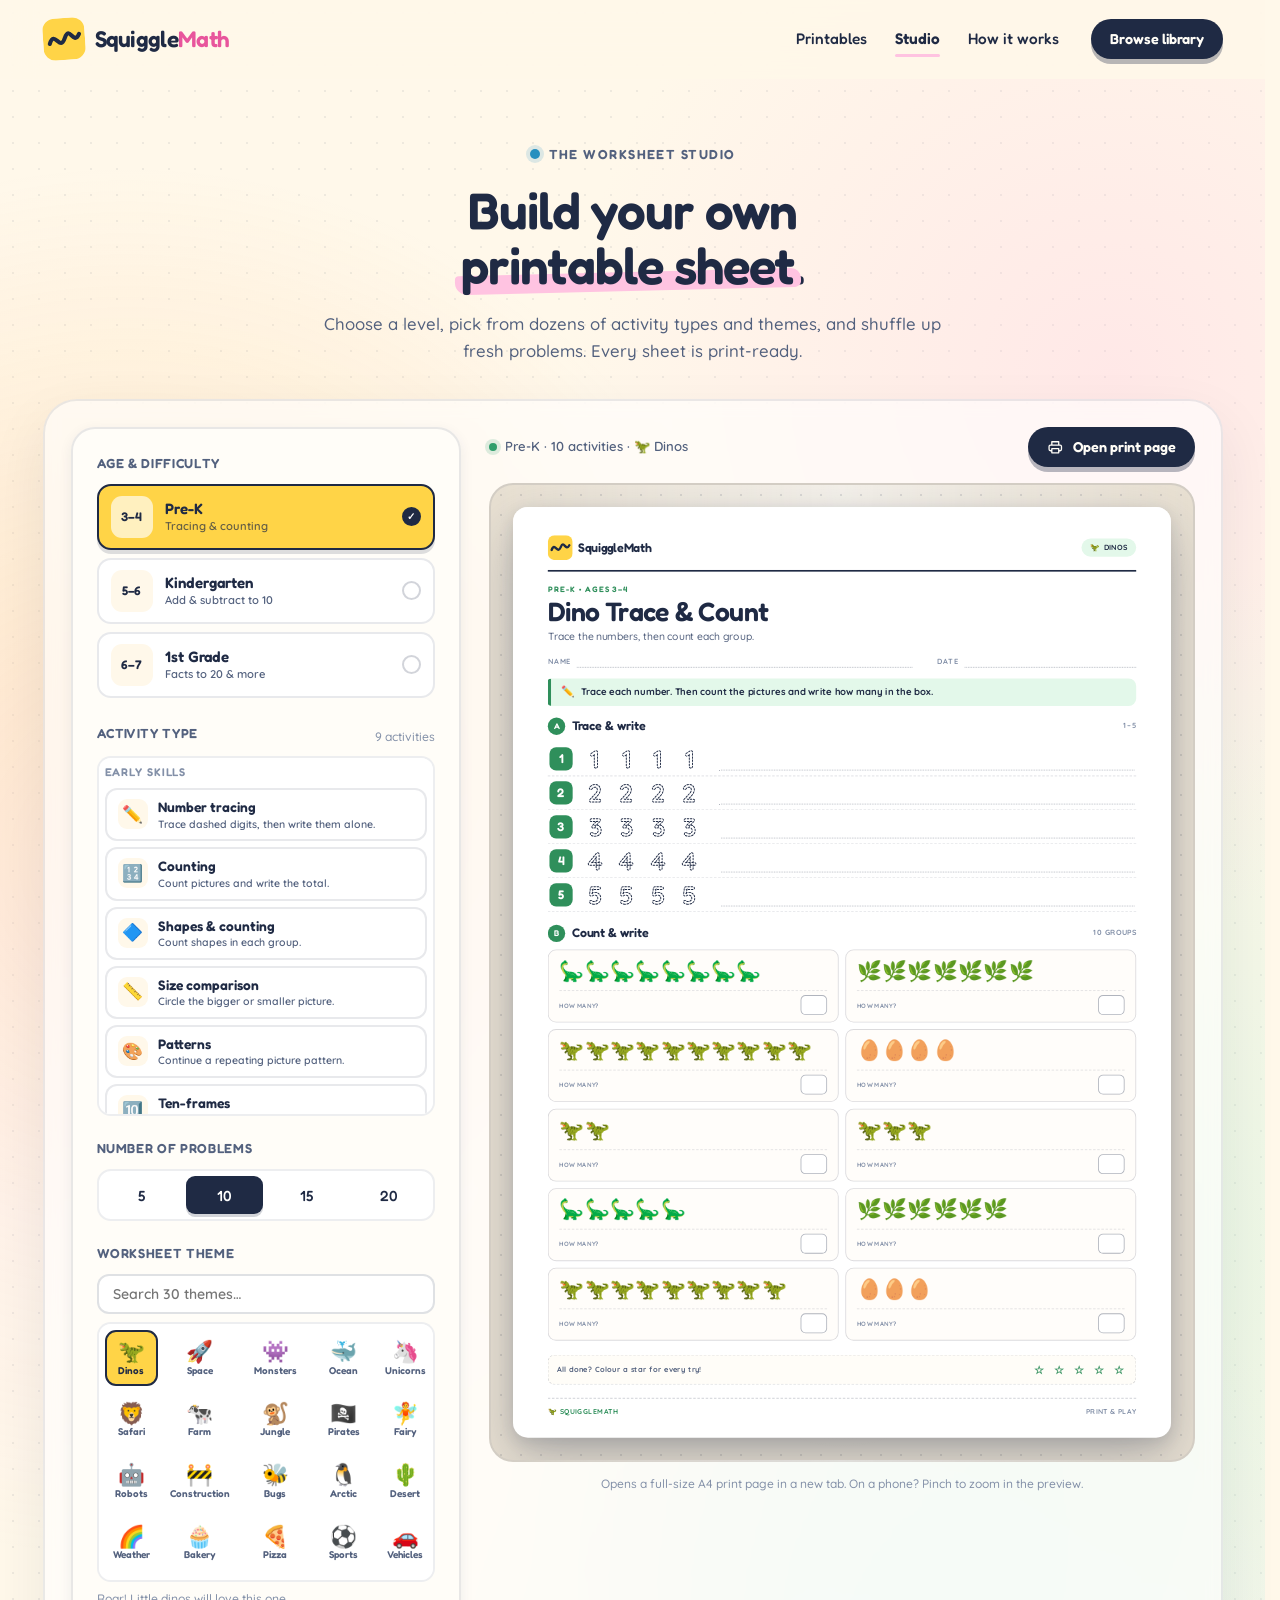
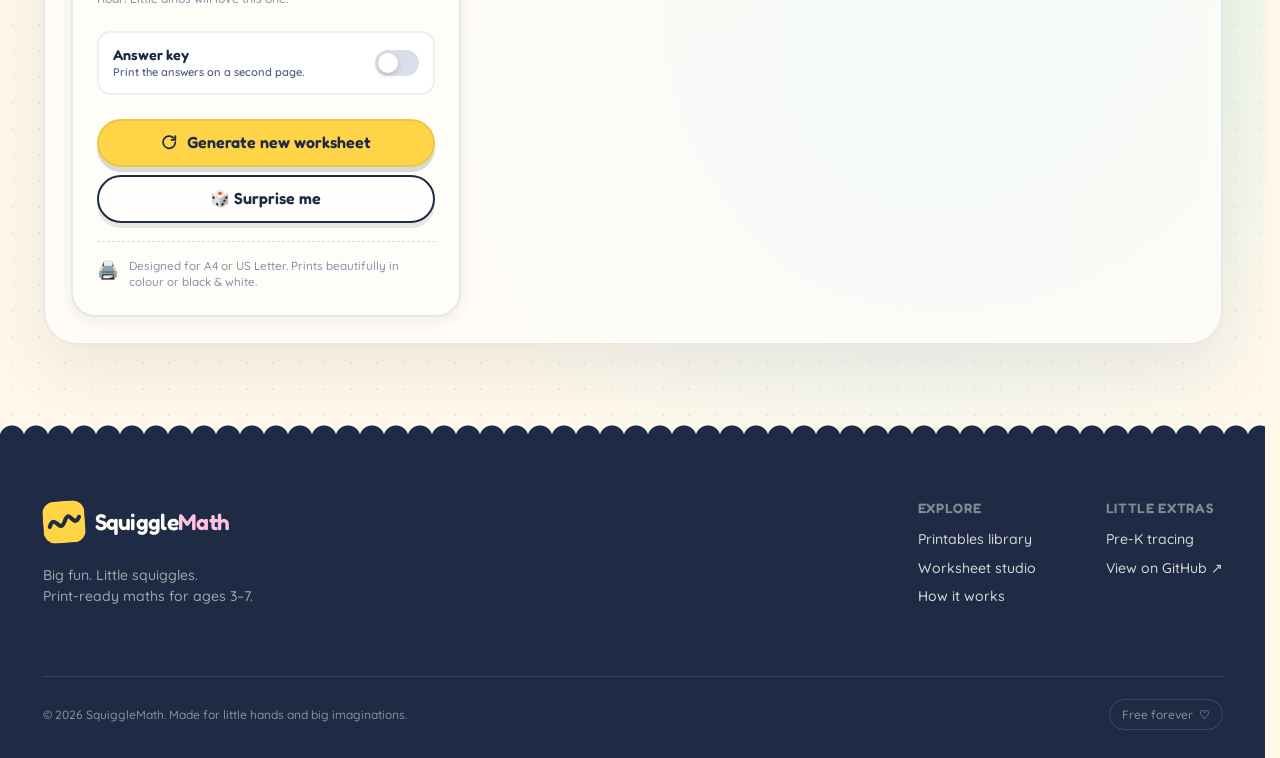
==== commit f859a662: "Rename generator nav to studio and avoid self-link" ====
--- a/generator.html
+++ b/generator.html
@@ -34,7 +34,7 @@
 
       <nav class="site-nav" aria-label="Primary">
         <a href="index.html#library">Printables</a>
-        <a href="generator.html" aria-current="page">Studio</a>
+        <span class="site-nav__current" aria-current="page">Studio</span>
         <a href="index.html#how">How it works</a>
       </nav>
 
--- a/styles.css
+++ b/styles.css
@@ -444,6 +444,24 @@
   right: 0;
 }
 
+.site-nav__current {
+  position: relative;
+  padding: 6px 0;
+  color: var(--ink);
+  font-weight: 600;
+}
+
+.site-nav__current::after {
+  content: "";
+  position: absolute;
+  left: 0;
+  right: 0;
+  bottom: 0;
+  height: 3px;
+  border-radius: 3px;
+  background: var(--pink);
+}
+
 .header-cta {
   flex: none;
 }
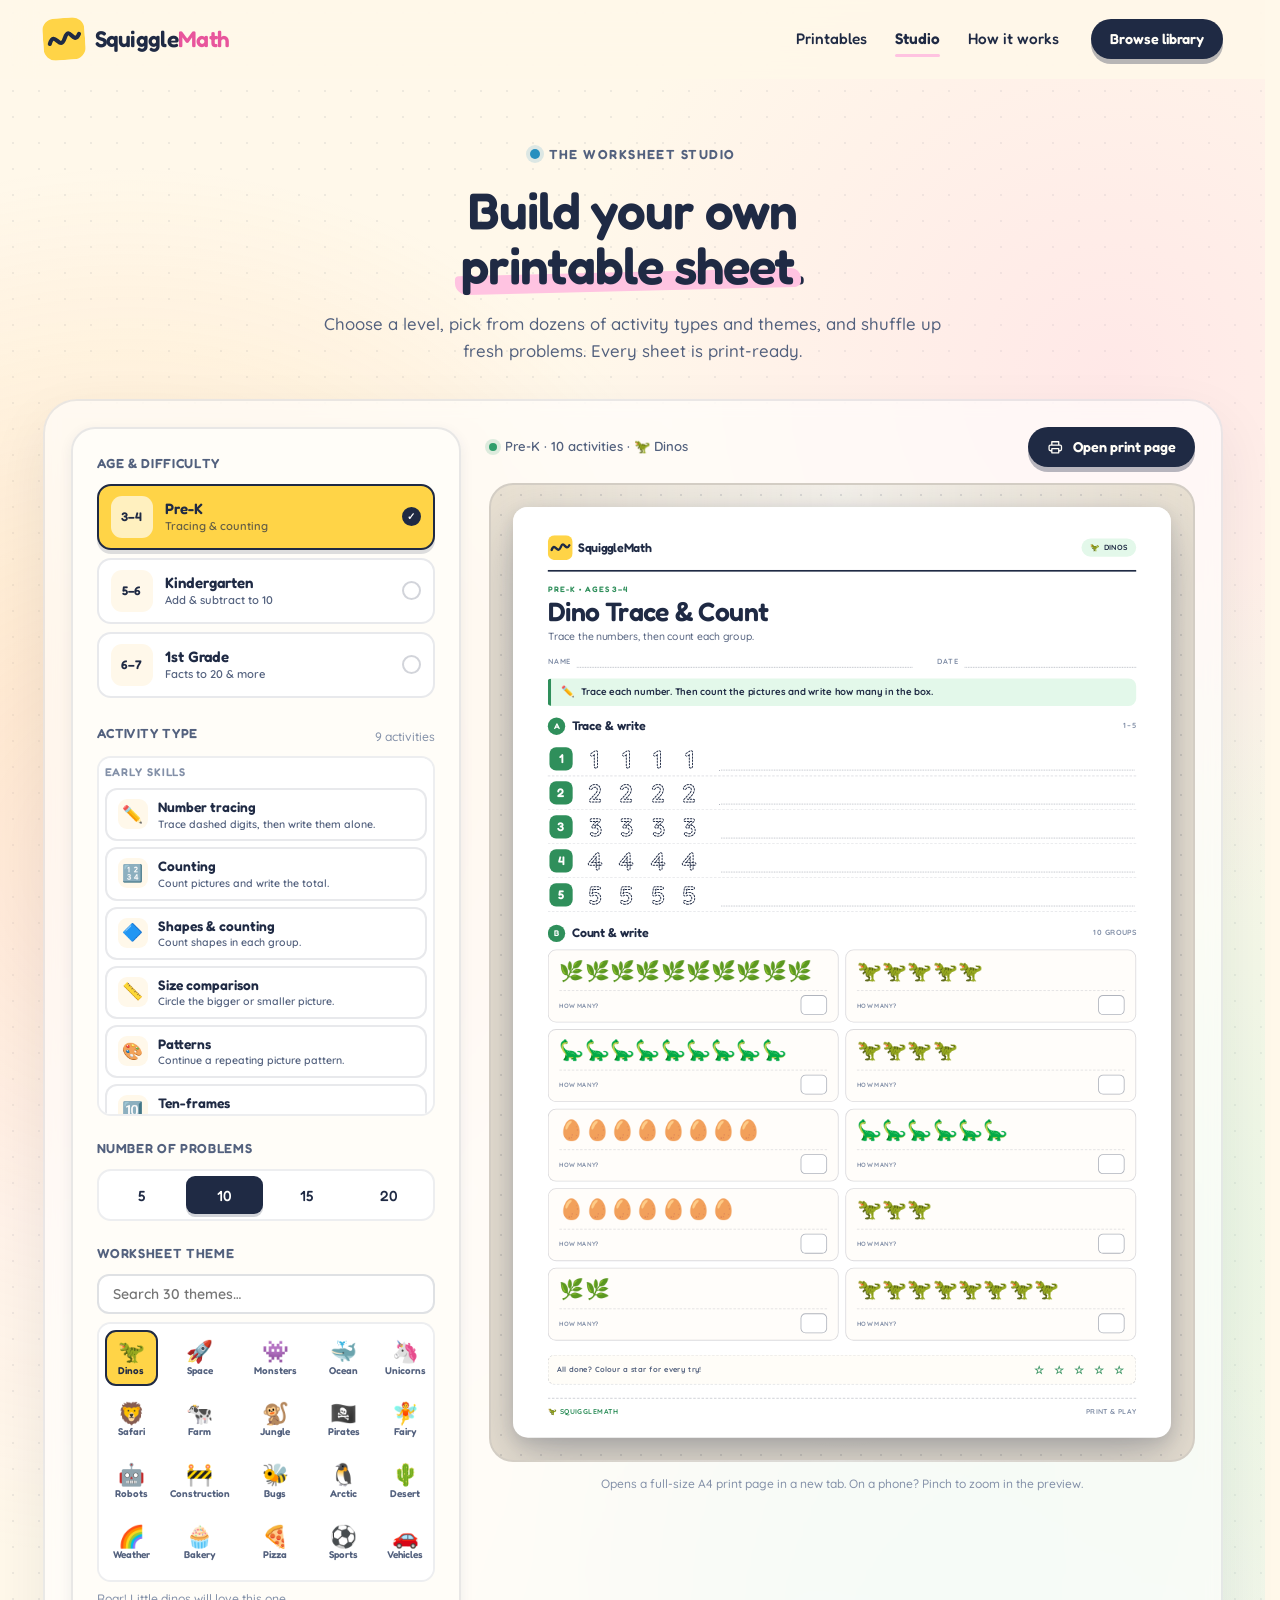
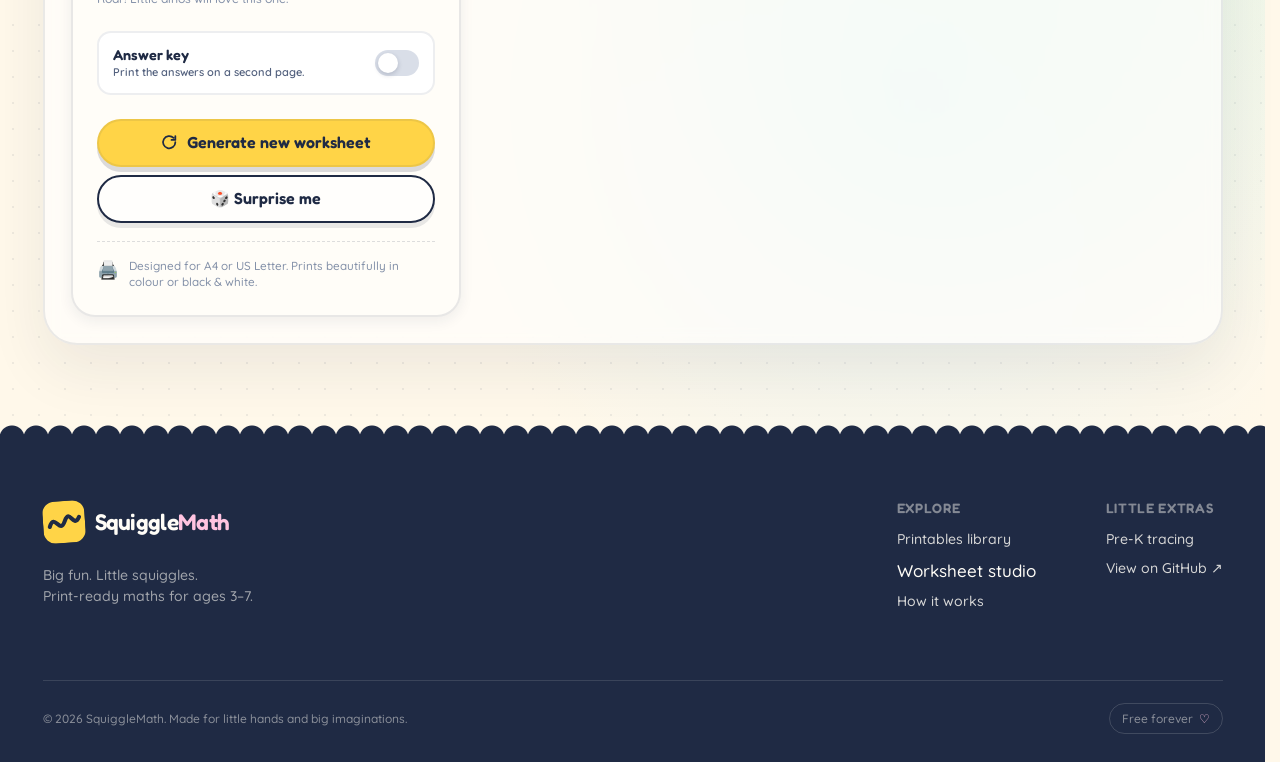
==== commit 56af119a: "Remove remaining self-link on generator page" ====
--- a/generator.html
+++ b/generator.html
@@ -158,7 +158,7 @@
         <div>
           <h3>Explore</h3>
           <a href="index.html#library">Printables library</a>
-          <a href="generator.html">Worksheet studio</a>
+          <span>Worksheet studio</span>
           <a href="index.html#how">How it works</a>
         </div>
         <div>
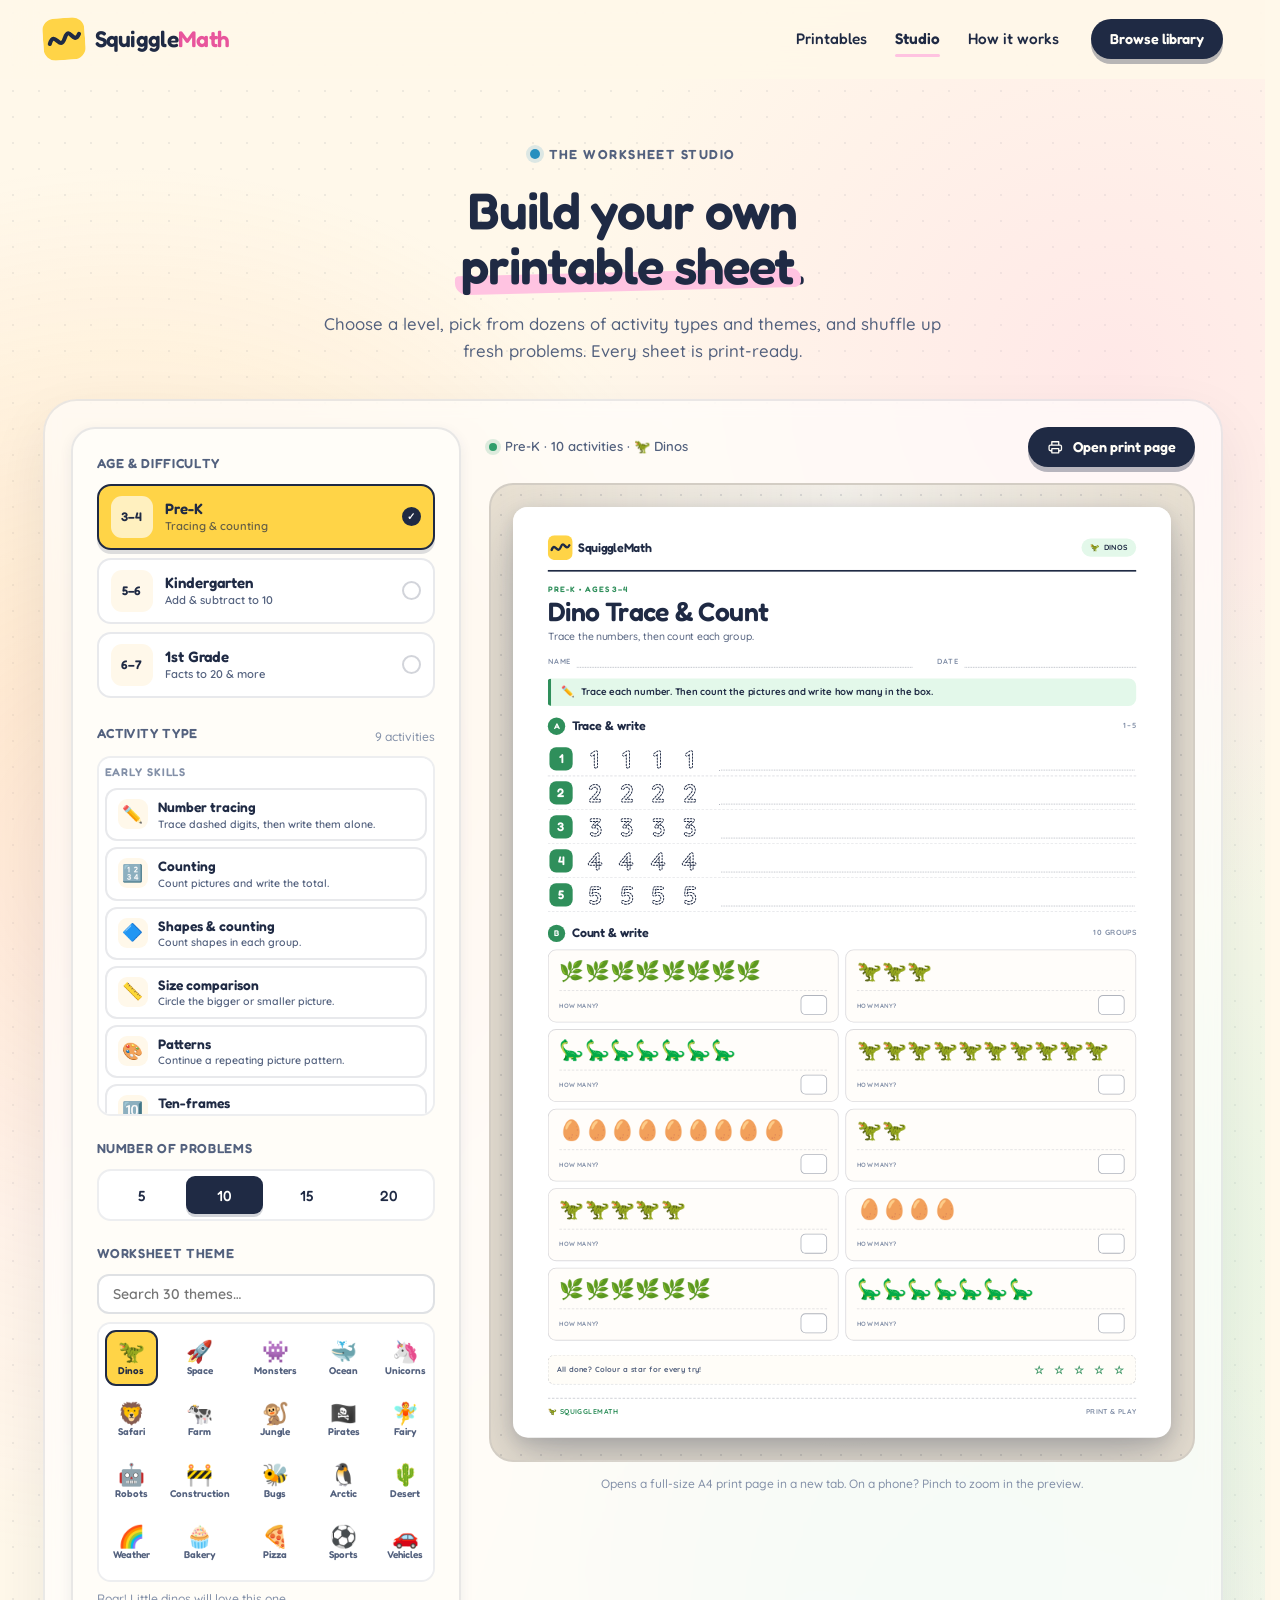
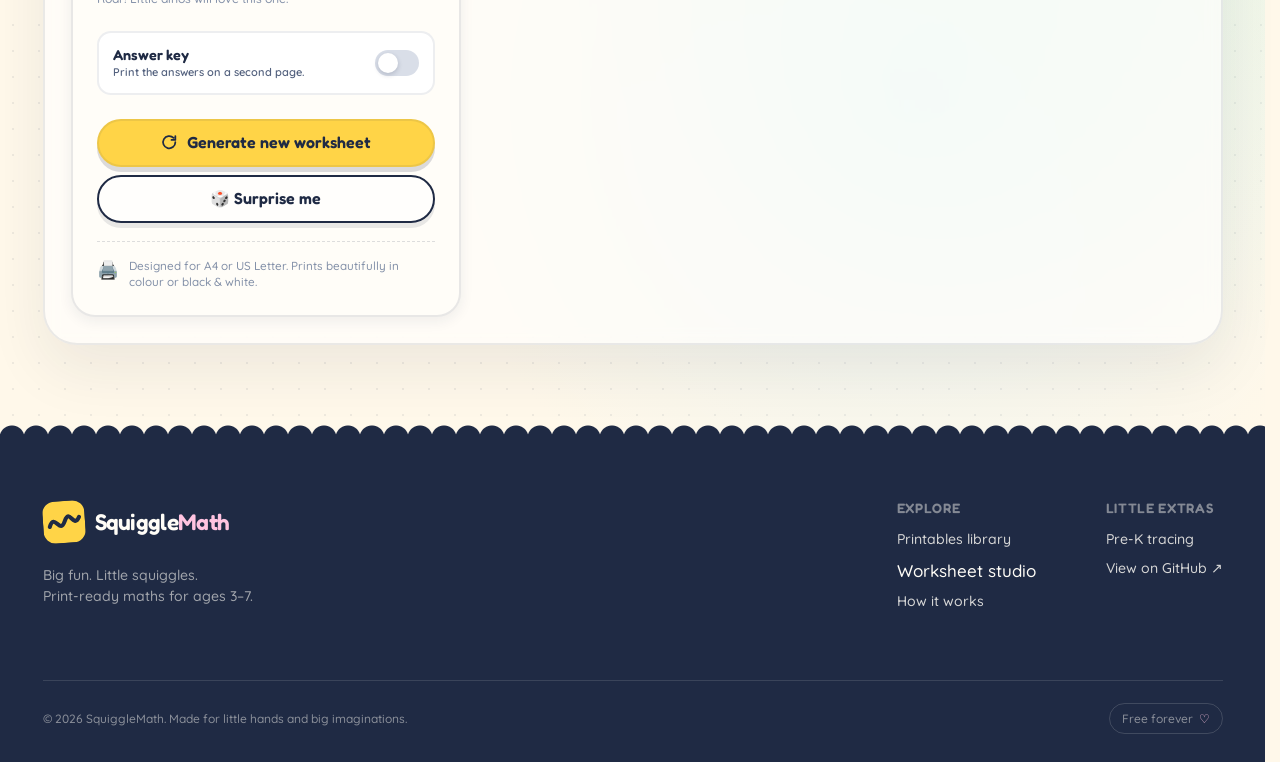
==== commit 51f2da26: "Fix print styling for new activity types (dice, etc.)" ====
--- a/generator.html
+++ b/generator.html
@@ -12,10 +12,10 @@
   <link rel="preconnect" href="https://fonts.googleapis.com">
   <link rel="preconnect" href="https://fonts.gstatic.com" crossorigin>
   <link href="https://fonts.googleapis.com/css2?family=Fredoka:wght@400;500;600;700&family=Quicksand:wght@400;500;600;700&display=swap" rel="stylesheet">
-  <link rel="stylesheet" href="styles.css?v=20261109-3">
-  <link rel="stylesheet" href="generator.css?v=20261109-3">
-  <script src="engine.js?v=20261109-3" defer></script>
-  <script src="generator.js?v=20261109-3" defer></script>
+  <link rel="stylesheet" href="styles.css?v=20261109-4">
+  <link rel="stylesheet" href="generator.css?v=20261109-4">
+  <script src="engine.js?v=20261109-4" defer></script>
+  <script src="generator.js?v=20261109-4" defer></script>
 </head>
 <body>
   <a class="skip-link" href="#main">Skip to content</a>
--- a/styles.css
+++ b/styles.css
@@ -4013,6 +4013,28 @@
   #print-area .bond-card,
   #print-area .tally-card,
   #print-area .word-problem,
+  #print-area .pattern-row,
+  #print-area .tenframe-card,
+  #print-area .dice-card,
+  #print-area .picture-eq,
+  #print-area .beforeafter-card,
+  #print-area .sequence-row,
+  #print-area .greater-card,
+  #print-area .place-card,
+  #print-area .ordinal-card,
+  #print-area .numberline-card,
+  #print-area .numberword-card,
+  #print-area .place100-card,
+  #print-area .evenodd-card,
+  #print-area .fraction-card,
+  #print-area .clock-card,
+  #print-area .money-card,
+  #print-area .factfamily-card,
+  #print-area .vertical-problem,
+  #print-area .array-card,
+  #print-area .graph-card,
+  #print-area .round-card,
+  #print-area .solid-card,
   #print-area .problem__num {
     background-color: #f7f7f5 !important;
   }
@@ -4023,6 +4045,28 @@
   #print-area .bond-card,
   #print-area .tally-card,
   #print-area .word-problem,
+  #print-area .pattern-row,
+  #print-area .tenframe-card,
+  #print-area .dice-card,
+  #print-area .picture-eq,
+  #print-area .beforeafter-card,
+  #print-area .sequence-row,
+  #print-area .greater-card,
+  #print-area .place-card,
+  #print-area .ordinal-card,
+  #print-area .numberline-card,
+  #print-area .numberword-card,
+  #print-area .place100-card,
+  #print-area .evenodd-card,
+  #print-area .fraction-card,
+  #print-area .clock-card,
+  #print-area .money-card,
+  #print-area .factfamily-card,
+  #print-area .vertical-problem,
+  #print-area .array-card,
+  #print-area .graph-card,
+  #print-area .round-card,
+  #print-area .solid-card,
   #print-area .ws-workzone {
     background-color: #fff !important;
   }
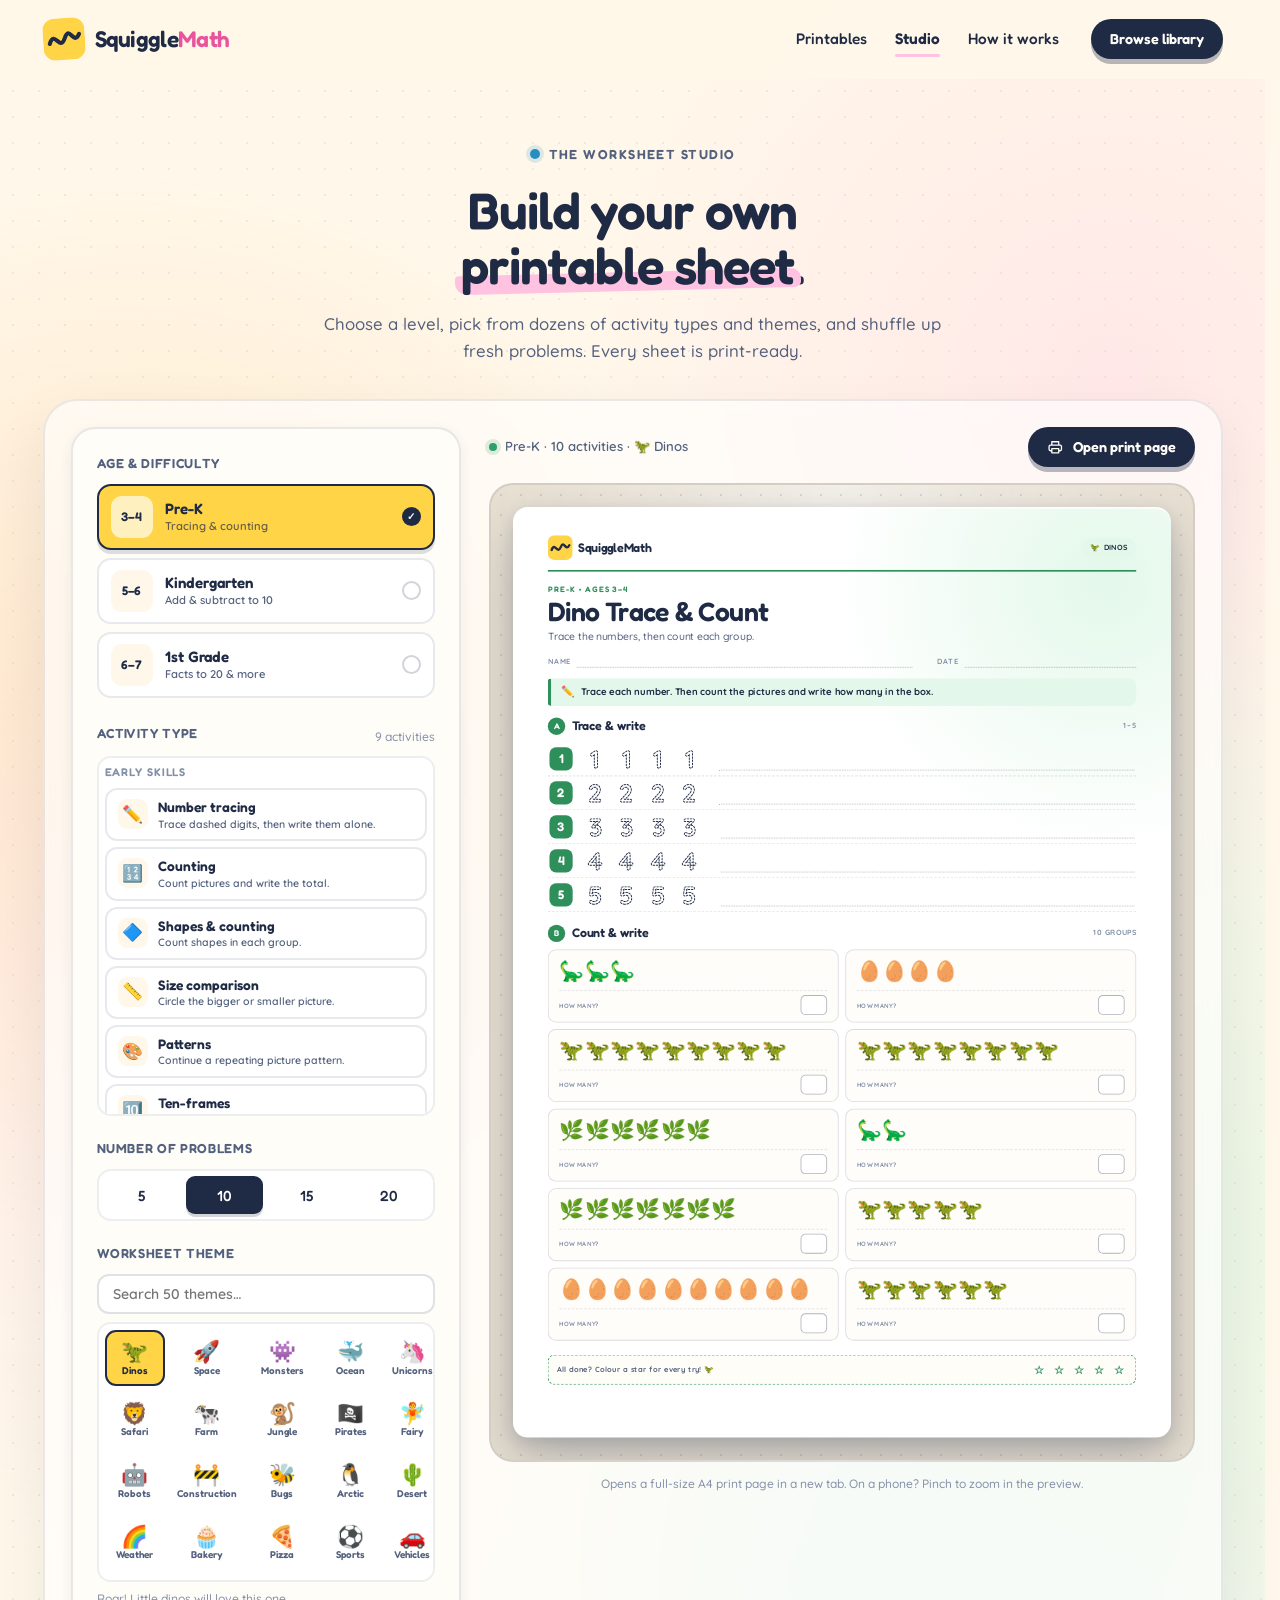
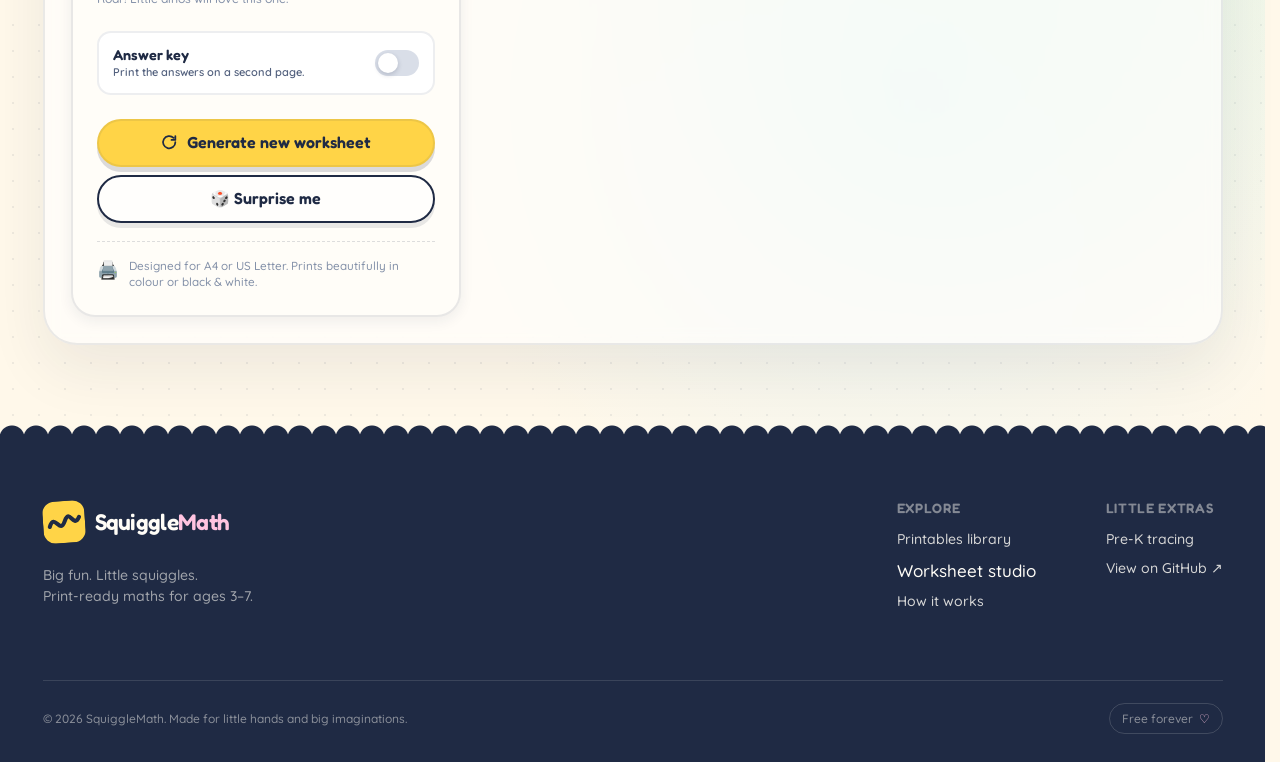
==== commit ae434fad: "Add even more worksheet themes" ====
--- a/generator.html
+++ b/generator.html
@@ -12,10 +12,10 @@
   <link rel="preconnect" href="https://fonts.googleapis.com">
   <link rel="preconnect" href="https://fonts.gstatic.com" crossorigin>
   <link href="https://fonts.googleapis.com/css2?family=Fredoka:wght@400;500;600;700&family=Quicksand:wght@400;500;600;700&display=swap" rel="stylesheet">
-  <link rel="stylesheet" href="styles.css?v=20261109-4">
-  <link rel="stylesheet" href="generator.css?v=20261109-4">
-  <script src="engine.js?v=20261109-4" defer></script>
-  <script src="generator.js?v=20261109-4" defer></script>
+  <link rel="stylesheet" href="styles.css?v=20261109-5">
+  <link rel="stylesheet" href="generator.css?v=20261109-5">
+  <script src="engine.js?v=20261109-5" defer></script>
+  <script src="generator.js?v=20261109-5" defer></script>
 </head>
 <body>
   <a class="skip-link" href="#main">Skip to content</a>
@@ -82,7 +82,7 @@
               <div class="field-group">
                 <label class="field-label" for="theme-search">Worksheet theme</label>
                 <div class="theme-search-wrap">
-                  <input id="theme-search" type="search" placeholder="Search 30 themes…" autocomplete="off" aria-label="Search themes">
+                  <input id="theme-search" type="search" placeholder="Search 50 themes…" autocomplete="off" aria-label="Search themes">
                 </div>
                 <div class="theme-picker" id="theme-picker"></div>
                 <p class="field-hint" id="theme-hint">Roar! Little dinos will love this one.</p>
--- a/styles.css
+++ b/styles.css
@@ -2438,7 +2438,9 @@
   min-height: 1123px;
   padding: 34px 42px 24px;
   border-radius: 18px;
-  background: #fff;
+  background:
+    radial-gradient(circle at 90% 8%, var(--ws-accent-soft), transparent 26%),
+    #fff;
   color: var(--ink);
   font-family: var(--font-body);
   box-shadow:
@@ -2459,7 +2461,7 @@
   justify-content: space-between;
   gap: 16px;
   padding-bottom: 12px;
-  border-bottom: 2px solid var(--ink);
+  border-bottom: 2px solid var(--ws-accent);
 }
 
 .ws-brand {
@@ -2631,7 +2633,7 @@
   gap: 16px;
   margin-top: 16px;
   padding-top: 9px;
-  border-top: 1.5px dashed rgba(31, 42, 68, 0.25);
+  border-top: 1.5px dashed var(--ws-accent);
   font-size: 8.5px;
   font-weight: 700;
   letter-spacing: 0.07em;
@@ -2646,7 +2648,7 @@
   gap: 12px;
   margin-top: 12px;
   padding: 7px 10px;
-  border: 1.5px dashed rgba(31, 42, 68, 0.18);
+  border: 1.5px dashed var(--ws-accent);
   border-radius: 8px;
   background: #fffdf8;
   font-size: 9px;
@@ -3365,7 +3367,7 @@
   gap: 22px;
   margin-top: 16px;
   padding: 10px 14px;
-  border: 1.5px dashed rgba(31, 42, 68, 0.22);
+  border: 1.5px dashed var(--ws-accent);
   border-radius: 10px;
   font-size: 10px;
   font-weight: 700;
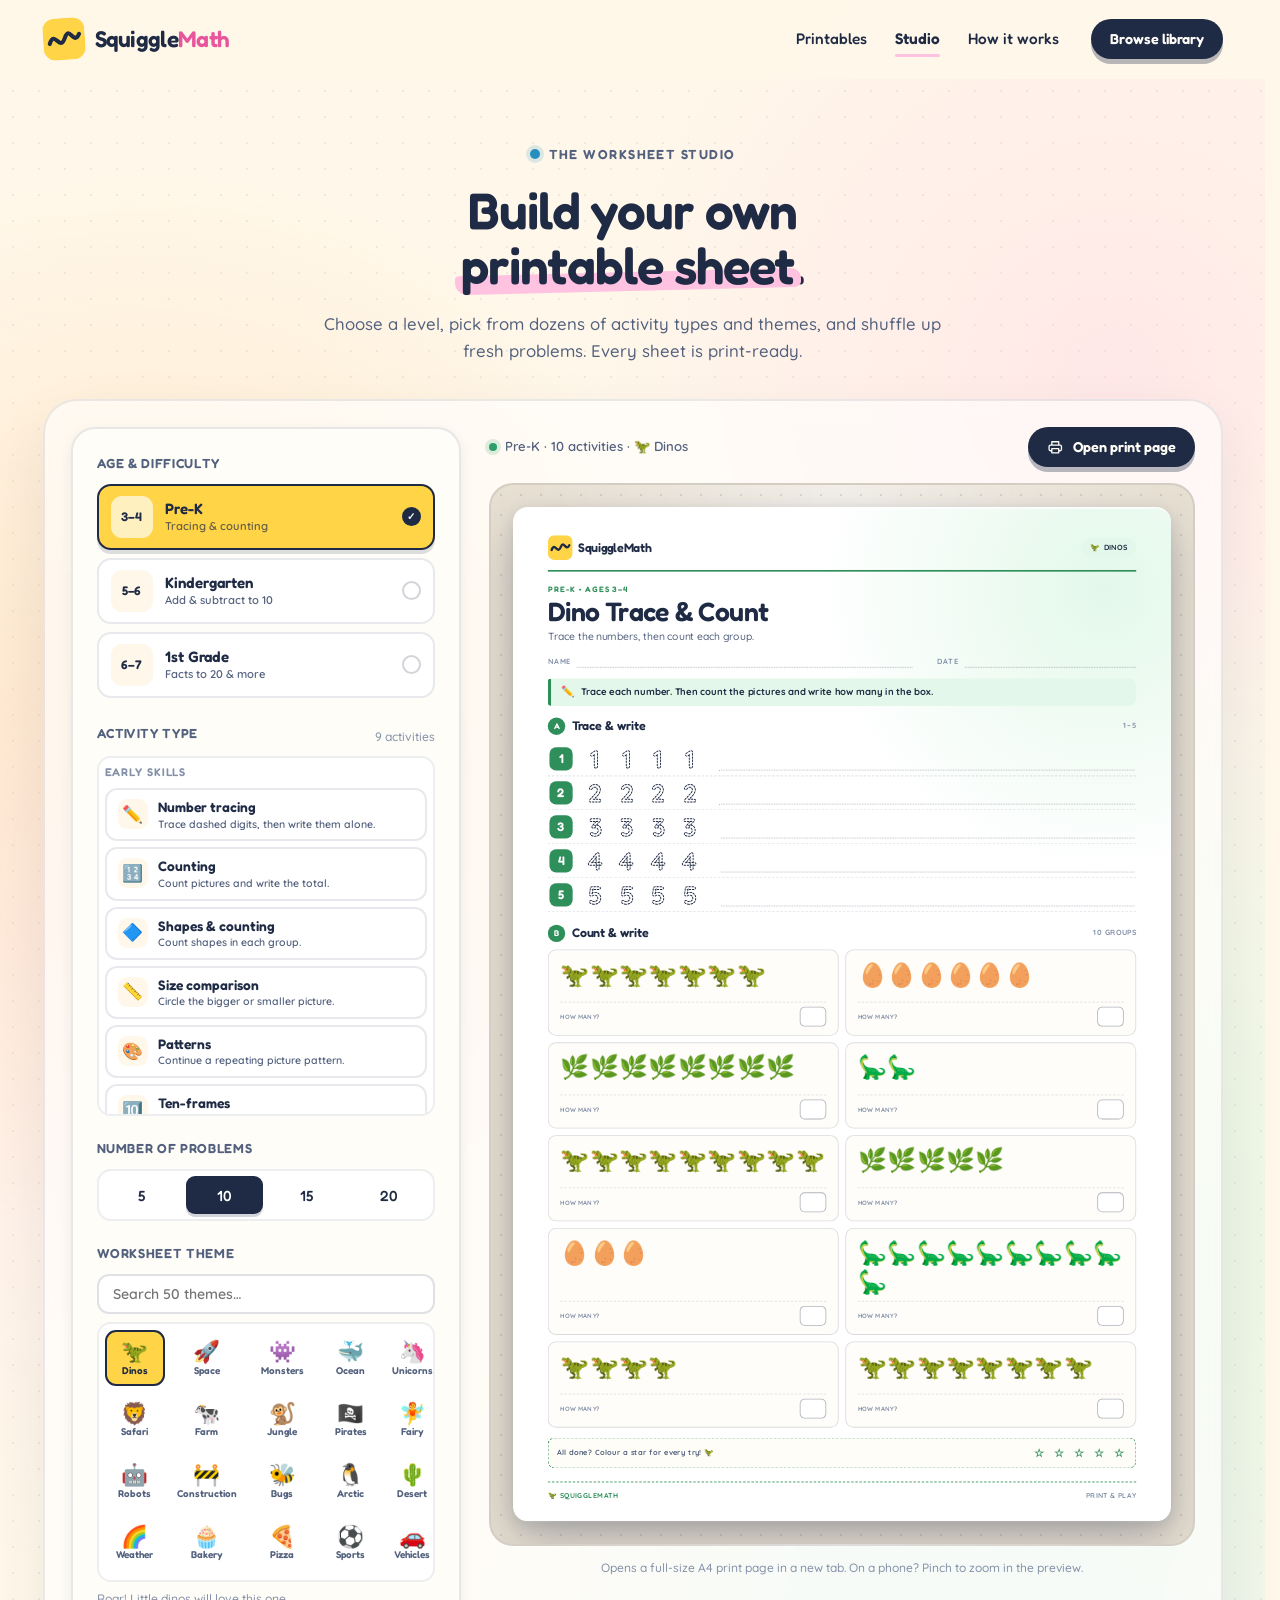
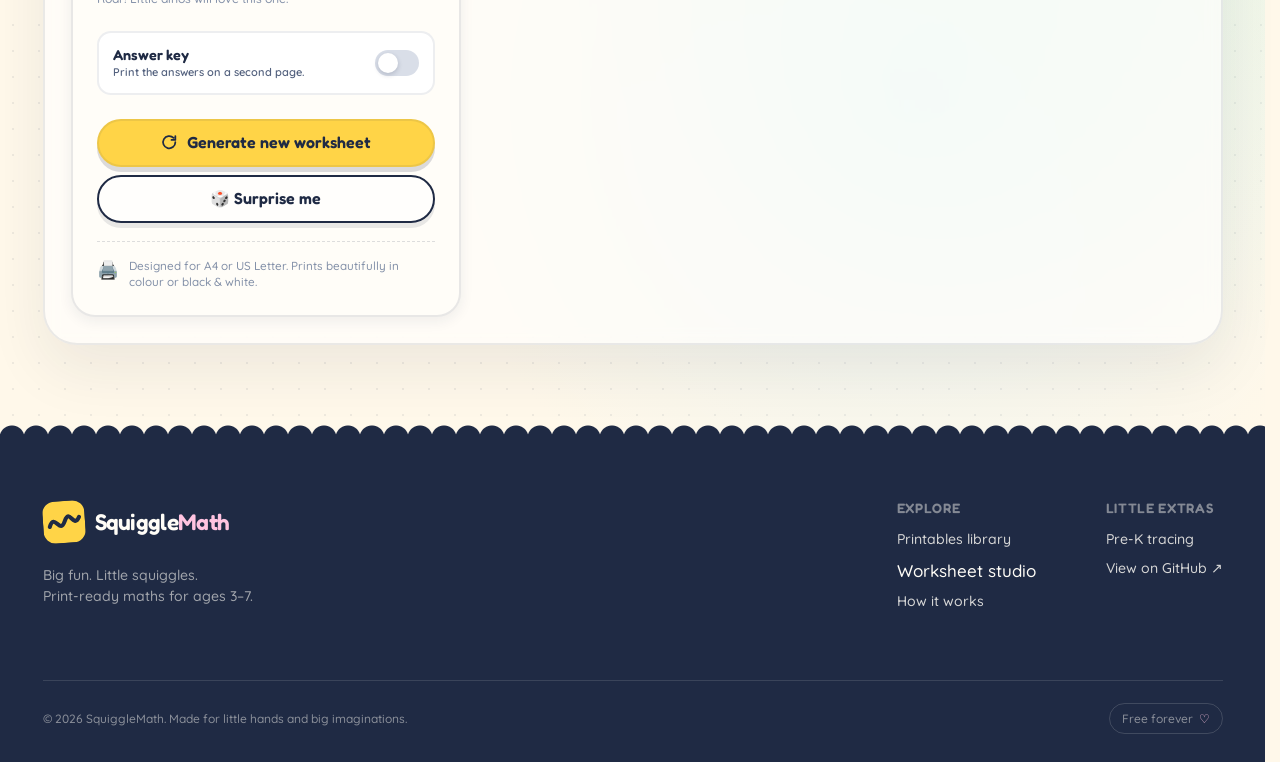
==== commit cc785565: "Adjust worksheet spacing for pre-K readability" ====
--- a/generator.html
+++ b/generator.html
@@ -12,10 +12,10 @@
   <link rel="preconnect" href="https://fonts.googleapis.com">
   <link rel="preconnect" href="https://fonts.gstatic.com" crossorigin>
   <link href="https://fonts.googleapis.com/css2?family=Fredoka:wght@400;500;600;700&family=Quicksand:wght@400;500;600;700&display=swap" rel="stylesheet">
-  <link rel="stylesheet" href="styles.css?v=20261109-5">
-  <link rel="stylesheet" href="generator.css?v=20261109-5">
-  <script src="engine.js?v=20261109-5" defer></script>
-  <script src="generator.js?v=20261109-5" defer></script>
+  <link rel="stylesheet" href="styles.css?v=20261109-6">
+  <link rel="stylesheet" href="generator.css?v=20261109-6">
+  <script src="engine.js?v=20261109-6" defer></script>
+  <script src="generator.js?v=20261109-6" defer></script>
 </head>
 <body>
   <a class="skip-link" href="#main">Skip to content</a>
--- a/styles.css
+++ b/styles.css
@@ -2769,7 +2769,17 @@
 }
 
 .trace-grid--large .trace-row {
-  min-height: 68px;
+  min-height: 86px;
+}
+
+.trace-grid--large .trace-row__key {
+  width: 34px;
+  height: 34px;
+  font-size: 18px;
+}
+
+.trace-grid--large .trace-row__write {
+  height: 34px;
 }
 
 .trace-row {
@@ -2801,8 +2811,8 @@
 }
 
 .trace-glyph {
-  width: 43px;
-  height: 46px;
+  width: 52px;
+  height: 56px;
   flex: none;
   color: var(--ink);
 }
@@ -2867,8 +2877,8 @@
 }
 
 .count-grid--roomy .count-card {
-  min-height: 88px;
-  padding: 9px 13px 8px;
+  min-height: 104px;
+  padding: 11px 14px 10px;
 }
 
 .count-card__emojis {
@@ -2887,7 +2897,7 @@
 }
 
 .count-grid--roomy .count-card__emojis {
-  font-size: 24px;
+  font-size: 28px;
 }
 
 .count-card__footer {
@@ -3285,6 +3295,7 @@
   flex: 1 1 auto;
   flex-direction: column;
   min-height: 130px;
+  max-height: 180px;
   margin-top: 2px;
   padding: 9px 11px 10px;
   border: 1.5px dashed rgba(31, 42, 68, 0.24);
@@ -3309,7 +3320,7 @@
 
 .ws-workzone__area {
   flex: 1;
-  min-height: 80px;
+  min-height: 60px;
   margin-top: 7px;
   border-radius: 7px;
   background-image: radial-gradient(rgba(31, 42, 68, 0.14) 1px, transparent 1.2px);
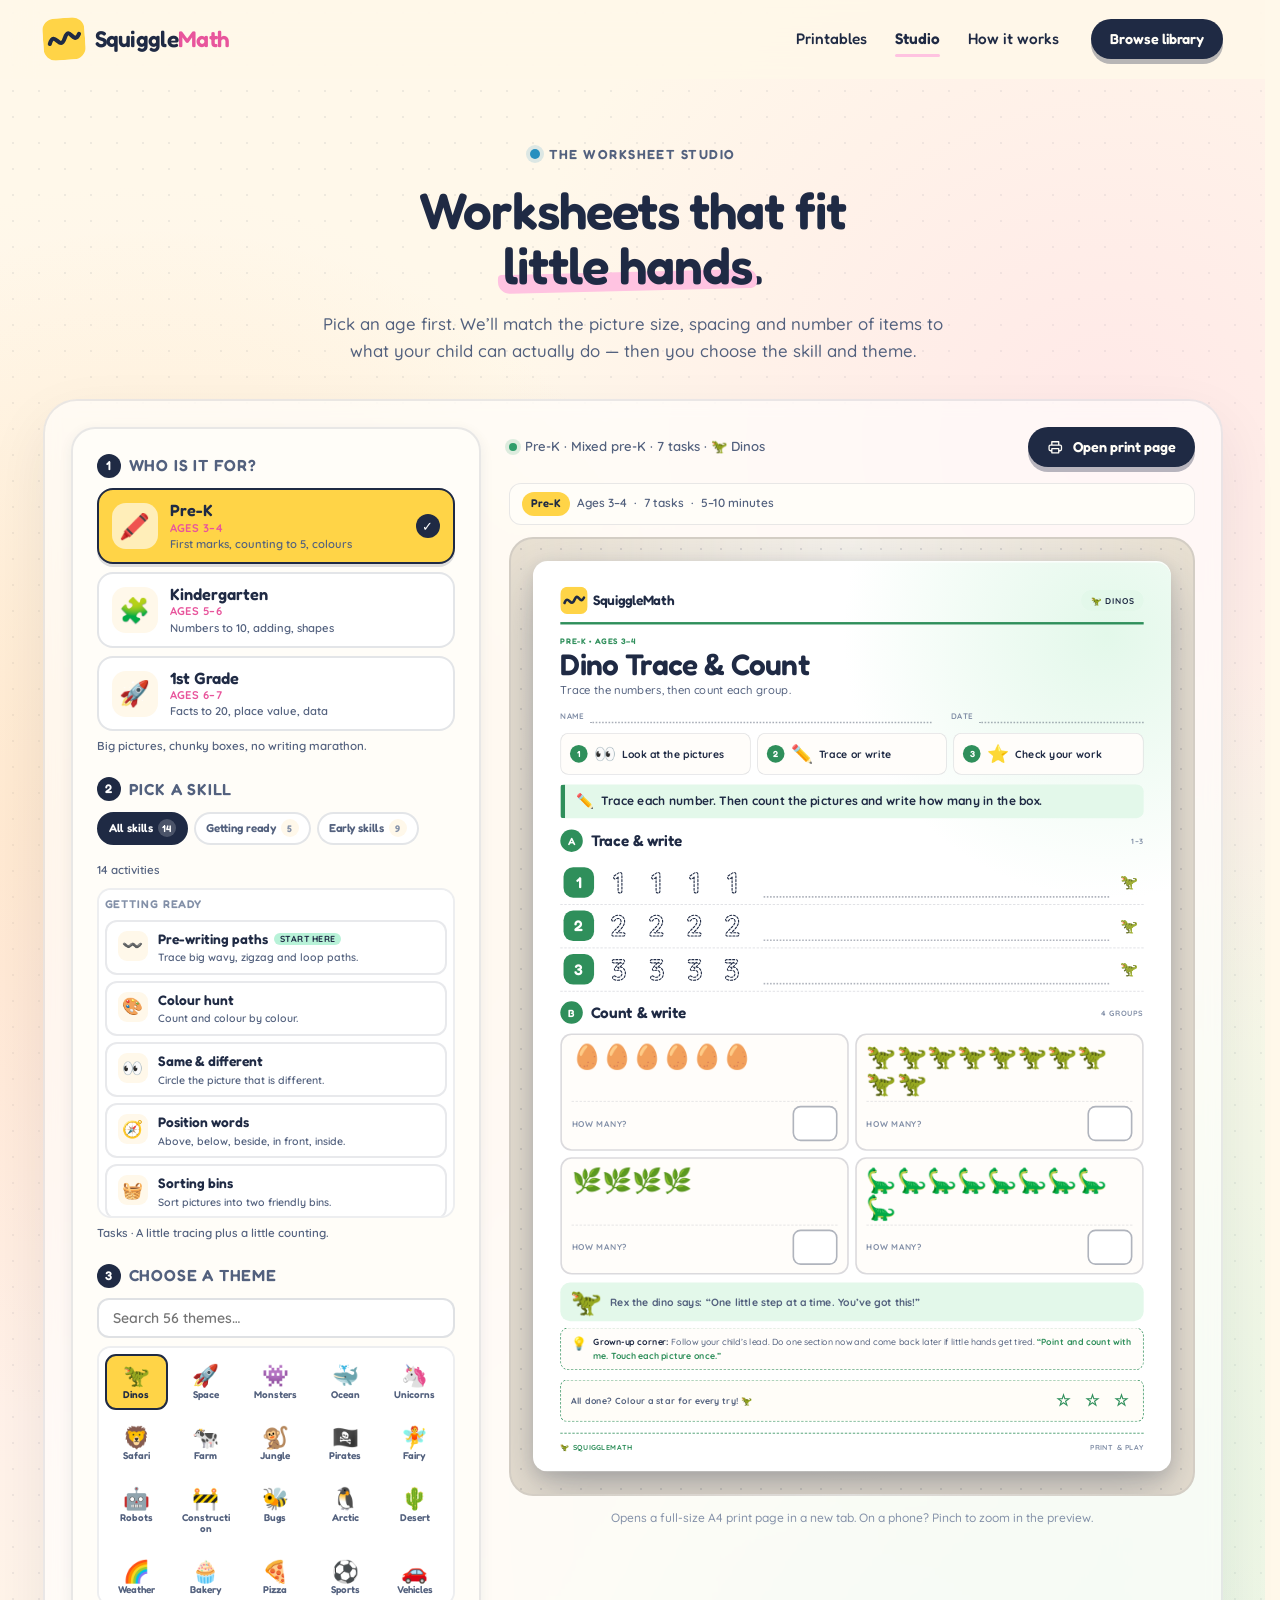
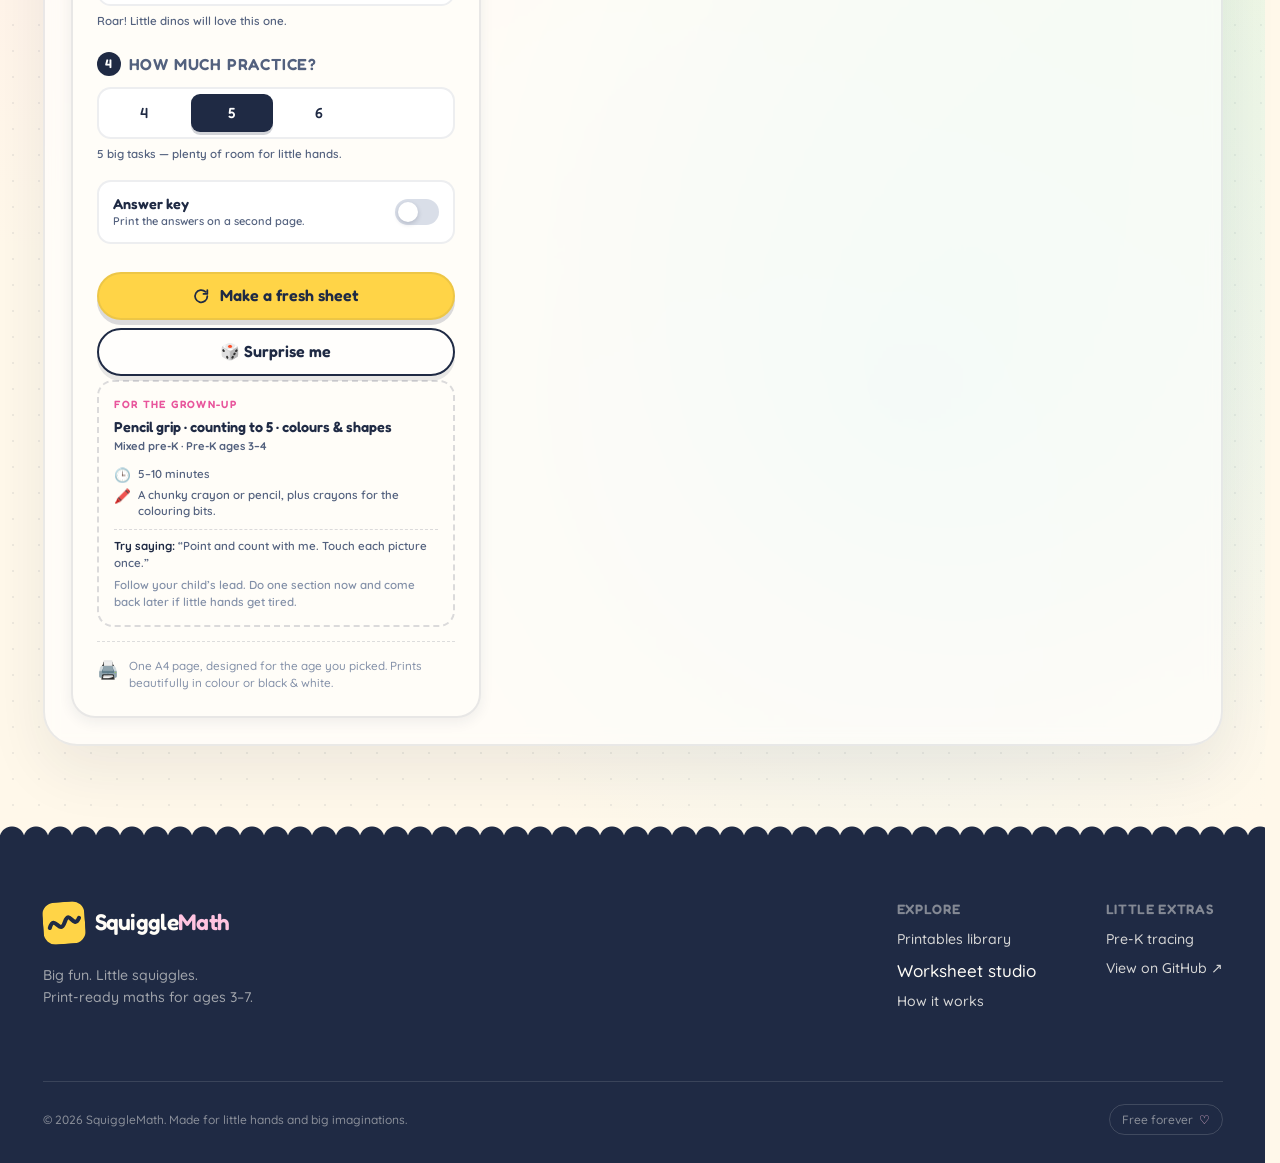
==== commit 058da73d: "Rebuild worksheets around age bands and redesign the studio Pre-K sheets now use fewer, larger items" ====
--- a/generator.html
+++ b/generator.html
@@ -4,7 +4,7 @@
   <meta charset="UTF-8">
   <meta name="viewport" content="width=device-width, initial-scale=1">
   <title>Worksheet Studio | SquiggleMath</title>
-  <meta name="description" content="Build a brand-new themed math worksheet. Choose a level, activity, theme and problem count, then print.">
+  <meta name="description" content="Build a themed math worksheet that fits your child's age. Pre-K gets big pictures and fewer items; Grade 1 gets real practice and a challenge.">
   <meta name="theme-color" content="#fff8ea">
   <meta name="robots" content="noindex">
 
@@ -12,10 +12,11 @@
   <link rel="preconnect" href="https://fonts.googleapis.com">
   <link rel="preconnect" href="https://fonts.gstatic.com" crossorigin>
   <link href="https://fonts.googleapis.com/css2?family=Fredoka:wght@400;500;600;700&family=Quicksand:wght@400;500;600;700&display=swap" rel="stylesheet">
-  <link rel="stylesheet" href="styles.css?v=20261109-6">
-  <link rel="stylesheet" href="generator.css?v=20261109-6">
-  <script src="engine.js?v=20261109-6" defer></script>
-  <script src="generator.js?v=20261109-6" defer></script>
+  <link rel="stylesheet" href="styles.css?v=20261111-2">
+  <link rel="stylesheet" href="generator.css?v=20261111-2">
+  <link rel="stylesheet" href="worksheet-ages.css?v=20261111-2">
+  <script src="engine.js?v=20261111-2" defer></script>
+  <script src="generator.js?v=20261111-2" defer></script>
 </head>
 <body>
   <a class="skip-link" href="#main">Skip to content</a>
@@ -49,44 +50,43 @@
       <div class="container">
         <div class="studio-page__head">
           <p class="eyebrow"><span class="eyebrow__dot eyebrow__dot--blue"></span> The worksheet studio</p>
-          <h1>Build your own<br><span class="marker marker--pink">printable sheet</span>.</h1>
-          <p class="section-lede">Choose a level, pick from dozens of activity types and themes, and shuffle up fresh problems. Every sheet is print-ready.</p>
+          <h1>Worksheets that fit<br><span class="marker marker--pink">little hands</span>.</h1>
+          <p class="section-lede">Pick an age first. We’ll match the picture size, spacing and number of items to what your child can actually do — then you choose the skill and theme.</p>
         </div>
 
         <div class="studio studio--page">
-          <aside class="panel" aria-label="Worksheet settings">
-            <form id="generator-form">
-              <fieldset class="field-group">
-                <legend class="field-label">Age &amp; difficulty</legend>
-                <div class="difficulty-list" id="difficulty-list"></div>
+          <aside class="panel studio-panel" aria-label="Worksheet settings">
+            <form id="generator-form" class="studio-form">
+              <fieldset class="field-group studio-step">
+                <legend class="field-label"><span class="studio-step__num">1</span> Who is it for?</legend>
+                <div class="age-cards" id="age-cards"></div>
+                <p class="field-hint" id="age-hint"></p>
               </fieldset>
 
-              <div class="field-group">
+              <fieldset class="field-group studio-step">
+                <legend class="field-label"><span class="studio-step__num">2</span> Pick a skill</legend>
+                <div class="skill-filter" id="skill-filter"></div>
                 <div class="field-label-row">
-                  <span class="field-label">Activity type</span>
                   <span class="field-hint" id="activity-count"></span>
                 </div>
                 <div class="activity-picker" id="activity-picker"></div>
-              </div>
-
-              <fieldset class="field-group">
-                <legend class="field-label">Number of problems</legend>
-                <div class="pill-group" id="problem-pills">
-                  <label><input type="radio" name="problems" value="5"><span>5</span></label>
-                  <label><input type="radio" name="problems" value="10" checked><span>10</span></label>
-                  <label><input type="radio" name="problems" value="15"><span>15</span></label>
-                  <label><input type="radio" name="problems" value="20"><span>20</span></label>
-                </div>
+                <p class="field-hint" id="activity-hint"></p>
               </fieldset>
 
-              <div class="field-group">
-                <label class="field-label" for="theme-search">Worksheet theme</label>
+              <fieldset class="field-group studio-step">
+                <legend class="field-label"><span class="studio-step__num">3</span> Choose a theme</legend>
                 <div class="theme-search-wrap">
-                  <input id="theme-search" type="search" placeholder="Search 50 themes…" autocomplete="off" aria-label="Search themes">
+                  <input id="theme-search" type="search" placeholder="Search 56 themes…" autocomplete="off" aria-label="Search themes">
                 </div>
                 <div class="theme-picker" id="theme-picker"></div>
                 <p class="field-hint" id="theme-hint">Roar! Little dinos will love this one.</p>
-              </div>
+              </fieldset>
+
+              <fieldset class="field-group studio-step">
+                <legend class="field-label"><span class="studio-step__num">4</span> How much practice?</legend>
+                <div class="pill-group" id="problem-pills"></div>
+                <p class="field-hint" id="problem-hint"></p>
+              </fieldset>
 
               <label class="switch-row">
                 <span class="switch-row__text">
@@ -102,7 +102,7 @@
                   <svg class="generate-btn__icon" viewBox="0 0 24 24" aria-hidden="true">
                     <path d="M20 12a8 8 0 1 1-2.34-5.66M20 4v5h-5" fill="none" stroke="currentColor" stroke-width="2.3" stroke-linecap="round" stroke-linejoin="round"/>
                   </svg>
-                  Generate new worksheet
+                  Make a fresh sheet
                 </button>
                 <button class="btn btn--ghost btn--block" type="button" id="shuffle-btn">
                   🎲 Surprise me
@@ -110,9 +110,11 @@
               </div>
             </form>
 
+            <div class="teacher-card" id="teacher-card"></div>
+
             <div class="panel__note">
               <span aria-hidden="true">🖨️</span>
-              <p>Designed for A4 or US Letter. Prints beautifully in colour or black &amp; white.</p>
+              <p>One A4 page, designed for the age you picked. Prints beautifully in colour or black &amp; white.</p>
             </div>
           </aside>
 
@@ -122,11 +124,15 @@
                 <span class="live-dot" aria-hidden="true"></span>
                 <span id="sheet-status" role="status" aria-live="polite">Your worksheet is ready</span>
               </div>
-              <button class="btn btn--ink btn--small" type="button" id="print-btn">
-                <svg viewBox="0 0 24 24" aria-hidden="true"><path d="M7 8V4h10v4M7 17H5a2 2 0 0 1-2-2v-4a2 2 0 0 1 2-2h14a2 2 0 0 1 2 2v4a2 2 0 0 1-2 2h-2M7 14h10v6H7z" fill="none" stroke="currentColor" stroke-width="1.9" stroke-linecap="round" stroke-linejoin="round"/></svg>
-                Open print page
-              </button>
+              <div class="stage__actions">
+                <button class="btn btn--ink btn--small" type="button" id="print-btn">
+                  <svg viewBox="0 0 24 24" aria-hidden="true"><path d="M7 8V4h10v4M7 17H5a2 2 0 0 1-2-2v-4a2 2 0 0 1 2-2h14a2 2 0 0 1 2 2v4a2 2 0 0 1-2 2h-2M7 14h10v6H7z" fill="none" stroke="currentColor" stroke-width="1.9" stroke-linecap="round" stroke-linejoin="round"/></svg>
+                  Open print page
+                </button>
+              </div>
             </div>
+
+            <div class="age-ribbon" id="age-ribbon"></div>
 
             <div class="paper-scene">
               <div class="paper-frame" id="paper-frame">
@@ -180,4 +186,4 @@
     <div class="noscript">SquiggleMath needs JavaScript to build and print worksheets. Please enable it and refresh.</div>
   </noscript>
 </body>
-</html>+</html>
--- a/styles.css
+++ b/styles.css
@@ -3941,6 +3941,78 @@
     scroll-behavior: auto !important;
     transition-duration: 0.01ms !important;
   }
+}
+
+/* =========================================================
+   Library skill groups + mini previews for new activities
+   ========================================================= */
+
+.filter-chips--groups {
+  margin-bottom: 8px;
+  padding-bottom: 8px;
+  border-bottom: 1px dashed rgba(31, 42, 68, 0.16);
+}
+
+.filter-chip--sub {
+  padding: 4px 9px;
+  font-size: 0.66rem;
+}
+
+.mini-colour-dot {
+  display: inline-block;
+  width: 9px;
+  height: 9px;
+  margin: 1px;
+  border-radius: 50%;
+  background: var(--dot);
+}
+
+.mini-prewrite {
+  margin: 7px 0;
+  color: rgba(31, 42, 68, 0.55);
+}
+
+.mini-prewrite svg {
+  display: block;
+  width: 100%;
+  height: 27px;
+}
+
+.mini-tenframe {
+  display: grid;
+  grid-template-columns: repeat(5, 1fr);
+  gap: 2px;
+  width: 74px;
+  margin: 6px auto;
+}
+
+.mini-tenframe span {
+  aspect-ratio: 1;
+  border: 1px solid rgba(31, 42, 68, 0.25);
+  border-radius: 2px;
+  background: #fff;
+}
+
+.mini-tenframe span.is-filled {
+  background: rgba(31, 42, 68, 0.55);
+  border-color: rgba(31, 42, 68, 0.55);
+}
+
+.mini-symmetry {
+  display: block;
+  width: 58px;
+  height: 50px;
+  margin: 3px auto;
+  color: rgba(31, 42, 68, 0.5);
+}
+
+.mini-measure { margin: 6px 0; }
+
+.mini-measure span {
+  display: block;
+  height: 7px;
+  border-radius: 99px;
+  background: rgba(31, 42, 68, 0.3);
 }
 
 /* =========================================================
--- a/generator.css
+++ b/generator.css
@@ -1400,6 +1400,386 @@
   }
 }
 
+/* =========================================================
+   Age-first studio controls (2026 rebuild)
+   ========================================================= */
+
+.studio--page {
+  grid-template-columns: 410px minmax(0, 1fr);
+  align-items: start;
+  min-width: 0;
+}
+
+.stage,
+.studio-panel,
+.paper-scene {
+  min-width: 0;
+}
+
+.studio-form {
+  display: flex;
+  flex-direction: column;
+  gap: 4px;
+  min-width: 0;
+}
+
+.studio-form fieldset,
+.studio-step,
+.theme-search-wrap,
+.theme-picker,
+.theme-tile,
+.theme-tile__name {
+  min-width: 0;
+}
+
+.theme-tile__name { overflow-wrap: anywhere; }
+
+.studio-step {
+  margin: 0 0 18px;
+  padding: 0;
+  border: 0;
+}
+
+.studio-step:last-of-type {
+  margin-bottom: 14px;
+}
+
+.studio-step__num {
+  display: inline-grid;
+  place-items: center;
+  width: 24px;
+  height: 24px;
+  margin-right: 8px;
+  border-radius: 50%;
+  background: var(--ink);
+  color: #fff;
+  font-family: var(--font-display);
+  font-size: 0.78rem;
+  font-weight: 600;
+  vertical-align: middle;
+}
+
+.studio-step .field-label {
+  display: flex;
+  align-items: center;
+  margin-bottom: 10px;
+  font-size: 1rem;
+}
+
+/* age cards */
+.age-cards {
+  display: flex;
+  flex-direction: column;
+  gap: 8px;
+}
+
+.age-card {
+  position: relative;
+  display: flex;
+  align-items: center;
+  gap: 12px;
+  min-height: 72px;
+  padding: 11px 13px;
+  border: 2px solid rgba(31, 42, 68, 0.12);
+  border-radius: 16px;
+  background: #fff;
+  cursor: pointer;
+  transition: border-color 0.18s ease, background 0.18s ease, transform 0.18s var(--ease-bounce);
+}
+
+.age-card:hover {
+  transform: translateX(2px);
+  border-color: rgba(31, 42, 68, 0.32);
+}
+
+.age-card input {
+  position: absolute;
+  width: 1px;
+  height: 1px;
+  clip: rect(0 0 0 0);
+  clip-path: inset(50%);
+  overflow: hidden;
+}
+
+.age-card.is-active {
+  border-color: var(--ink);
+  background: var(--yellow);
+  box-shadow: 0 3px 0 rgba(31, 42, 68, 0.15);
+}
+
+.age-card__emoji {
+  display: grid;
+  place-items: center;
+  width: 46px;
+  height: 46px;
+  flex: none;
+  border-radius: 14px;
+  background: var(--cream);
+  font-size: 1.55rem;
+  line-height: 1;
+}
+
+.age-card.is-active .age-card__emoji {
+  background: rgba(255, 255, 255, 0.62);
+}
+
+.age-card__body {
+  display: flex;
+  flex: 1;
+  flex-direction: column;
+  min-width: 0;
+  line-height: 1.18;
+}
+
+.age-card__title {
+  font-family: var(--font-display);
+  font-size: 1.02rem;
+  font-weight: 600;
+}
+
+.age-card__ages {
+  margin-top: 1px;
+  font-size: 0.7rem;
+  font-weight: 700;
+  letter-spacing: 0.04em;
+  text-transform: uppercase;
+  color: var(--pink-deep);
+}
+
+.age-card__focus {
+  margin-top: 3px;
+  font-size: 0.7rem;
+  font-weight: 600;
+  color: var(--ink-soft);
+}
+
+.age-card__check {
+  display: grid;
+  place-items: center;
+  width: 24px;
+  height: 24px;
+  flex: none;
+  border-radius: 50%;
+  background: var(--ink);
+  color: #fff;
+  font-size: 0.8rem;
+  opacity: 0;
+  transition: opacity 0.18s ease;
+}
+
+.age-card.is-active .age-card__check { opacity: 1; }
+
+.field-hint {
+  display: block;
+  margin-top: 7px;
+  font-size: 0.72rem;
+  font-weight: 600;
+  line-height: 1.4;
+  color: var(--ink-soft);
+}
+
+/* skill filter chips */
+.skill-filter {
+  display: flex;
+  flex-wrap: wrap;
+  gap: 6px;
+  margin-bottom: 10px;
+}
+
+.skill-chip {
+  display: inline-flex;
+  align-items: center;
+  gap: 5px;
+  padding: 5px 10px;
+  border: 2px solid rgba(31, 42, 68, 0.12);
+  border-radius: 999px;
+  background: #fff;
+  font-family: var(--font-display);
+  font-size: 0.72rem;
+  font-weight: 600;
+  color: var(--ink-soft);
+  transition: border-color 0.18s ease, background 0.18s ease, color 0.18s ease;
+}
+
+.skill-chip span {
+  display: inline-grid;
+  place-items: center;
+  min-width: 18px;
+  height: 18px;
+  padding: 0 4px;
+  border-radius: 999px;
+  background: var(--cream);
+  font-size: 0.6rem;
+  color: var(--ink-faint);
+}
+
+.skill-chip:hover { border-color: rgba(31, 42, 68, 0.34); }
+
+.skill-chip.is-active {
+  border-color: var(--ink);
+  background: var(--ink);
+  color: #fff;
+}
+
+.skill-chip.is-active span {
+  background: rgba(255, 255, 255, 0.2);
+  color: #fff;
+}
+
+/* activity tiles */
+.activity-picker { max-height: 330px; }
+
+.activity-tile__text {
+  display: flex;
+  flex: 1;
+  flex-direction: column;
+  gap: 2px;
+}
+
+.activity-tile__name {
+  display: flex;
+  align-items: center;
+  gap: 6px;
+  flex-wrap: wrap;
+}
+
+.activity-tile__flag {
+  padding: 1px 6px;
+  border-radius: 999px;
+  background: var(--mint);
+  font-family: var(--font-body);
+  font-size: 0.55rem;
+  font-style: normal;
+  font-weight: 700;
+  letter-spacing: 0.03em;
+  text-transform: uppercase;
+  color: var(--ink);
+}
+
+.activity-tile.is-active .activity-tile__flag {
+  background: rgba(255, 255, 255, 0.72);
+}
+
+/* teacher card */
+.teacher-card {
+  margin-top: 4px;
+  padding: 14px 15px;
+  border: 2px dashed rgba(31, 42, 68, 0.16);
+  border-radius: 16px;
+  background: #fffdf8;
+}
+
+.teacher-card__kicker {
+  margin-bottom: 5px;
+  font-family: var(--font-display);
+  font-size: 0.66rem;
+  font-weight: 600;
+  letter-spacing: 0.12em;
+  text-transform: uppercase;
+  color: var(--pink-deep);
+}
+
+.teacher-card__focus {
+  font-family: var(--font-display);
+  font-size: 0.9rem;
+  font-weight: 600;
+  line-height: 1.25;
+}
+
+.teacher-card__skill {
+  margin-top: 2px;
+  font-size: 0.7rem;
+  font-weight: 700;
+  color: var(--ink-soft);
+}
+
+.teacher-card__list {
+  display: flex;
+  flex-direction: column;
+  gap: 4px;
+  margin: 10px 0;
+  padding: 0;
+  list-style: none;
+}
+
+.teacher-card__list li {
+  display: flex;
+  align-items: flex-start;
+  gap: 7px;
+  font-size: 0.72rem;
+  font-weight: 600;
+  line-height: 1.4;
+  color: var(--ink-soft);
+}
+
+.teacher-card__list span {
+  flex: none;
+  font-size: 0.85rem;
+  line-height: 1.25;
+}
+
+.teacher-card__tip {
+  margin: 0;
+  padding-top: 8px;
+  border-top: 1px dashed rgba(31, 42, 68, 0.16);
+  font-size: 0.72rem;
+  font-weight: 600;
+  line-height: 1.45;
+  color: var(--ink-soft);
+}
+
+.teacher-card__tip strong { color: var(--ink); }
+
+.teacher-card__tip--soft {
+  margin-top: 6px;
+  padding-top: 0;
+  border-top: 0;
+  color: var(--ink-faint);
+}
+
+/* stage ribbon + actions */
+.stage__actions {
+  display: flex;
+  align-items: center;
+  gap: 8px;
+  flex: none;
+}
+
+.age-ribbon {
+  display: flex;
+  align-items: center;
+  flex-wrap: wrap;
+  gap: 7px;
+  margin-bottom: 12px;
+  padding: 8px 12px;
+  border: 1.5px solid rgba(31, 42, 68, 0.1);
+  border-radius: 12px;
+  background: #fffdf8;
+  font-size: 0.74rem;
+  font-weight: 600;
+  color: var(--ink-soft);
+}
+
+.age-ribbon__badge {
+  padding: 3px 9px;
+  border-radius: 999px;
+  background: var(--yellow);
+  font-family: var(--font-display);
+  font-size: 0.7rem;
+  font-weight: 600;
+  color: var(--ink);
+}
+
+.panel__note {
+  margin-top: 14px;
+}
+
+@media (max-width: 980px) {
+  .studio--page { grid-template-columns: 1fr; }
+  .stage__bar { flex-wrap: wrap; }
+  .activity-picker { max-height: 360px; }
+}
+
 @media (max-width: 620px) {
   .theme-picker {
     grid-template-columns: repeat(5, 1fr);
@@ -1408,4 +1788,15 @@
   .activity-picker {
     max-height: 280px;
   }
-}+
+  .age-card { min-height: 68px; }
+  .age-card__focus { display: none; }
+  .stage__actions { width: 100%; }
+  .stage__actions .btn { flex: 1; justify-content: center; }
+}
+
+@media (max-width: 460px) {
+  .theme-picker { grid-template-columns: repeat(4, 1fr); }
+  .theme-tile { padding: 7px 2px; }
+  .age-ribbon { font-size: 0.7rem; }
+}
--- a/worksheet-ages.css
+++ b/worksheet-ages.css
@@ -0,0 +1,1497 @@
+/* =========================================================
+   SquiggleMath — worksheet age bands + new activity styles
+   Loaded after styles.css / generator.css.
+
+   Three bands, three densities:
+     Pre-K        fewer, bigger, calmer (2 columns, chunky boxes)
+     Kindergarten picture support, medium density (3 columns)
+     Grade 1      efficient practice (3–4 columns, one challenge)
+   ========================================================= */
+
+/* ---------------------------------------------------------
+   Answer boxes (shared, age-scaled below)
+   --------------------------------------------------------- */
+
+.answer-box {
+  display: inline-block;
+  width: 44px;
+  height: 34px;
+  flex: none;
+  border: 2px solid rgba(31, 42, 68, 0.34);
+  border-radius: 8px;
+  background: #fff;
+  vertical-align: middle;
+}
+
+.answer-box--small { width: 30px; height: 24px; }
+.answer-box--wide { width: 76px; height: 34px; }
+.answer-box--tall { width: 56px; height: 46px; }
+
+/* ---------------------------------------------------------
+   Shared extras: wordless steps, mascot, grown-up corner,
+   challenge, workzone
+   --------------------------------------------------------- */
+
+.ws-steps {
+  display: none;
+  gap: 8px;
+  margin-top: 12px;
+}
+
+.worksheet--prek .ws-steps,
+.worksheet--k .ws-steps { display: flex; }
+
+.ws-step {
+  display: flex;
+  flex: 1;
+  align-items: center;
+  gap: 7px;
+  min-height: 38px;
+  padding: 6px 9px;
+  border: 1.5px solid rgba(31, 42, 68, 0.12);
+  border-radius: 10px;
+  background: #fffdfa;
+}
+
+.ws-step__num {
+  display: grid;
+  place-items: center;
+  width: 18px;
+  height: 18px;
+  flex: none;
+  border-radius: 50%;
+  background: var(--ws-accent);
+  color: #fff;
+  font-family: var(--font-display);
+  font-size: 9px;
+  font-weight: 600;
+}
+
+.ws-step__icon { font-size: 16px; line-height: 1; }
+
+.ws-step__label {
+  font-size: 11px;
+  font-weight: 700;
+  line-height: 1.2;
+}
+
+.worksheet--prek .ws-step { min-height: 52px; padding: 8px 11px; gap: 8px; }
+.worksheet--prek .ws-step__num { width: 22px; height: 22px; font-size: 11px; }
+.worksheet--prek .ws-step__icon { font-size: 22px; }
+.worksheet--prek .ws-step__label { font-size: 13px; }
+
+.ws-mascot { display: none; }
+
+.worksheet--prek .ws-mascot,
+.worksheet--k .ws-mascot {
+  display: flex;
+  align-items: center;
+  gap: 10px;
+  margin-top: 12px;
+  padding: 8px 12px;
+  border-radius: 12px;
+  background: var(--ws-accent-soft);
+}
+
+.ws-mascot__face { font-size: 24px; line-height: 1; }
+.ws-mascot__bubble {
+  font-size: 11px;
+  font-weight: 700;
+  line-height: 1.4;
+  color: var(--ink-soft);
+}
+
+.worksheet--prek .ws-mascot__face { font-size: 32px; }
+.worksheet--prek .ws-mascot__bubble { font-size: 13px; }
+
+.ws-grownup { display: none; }
+
+.worksheet--prek .ws-grownup {
+  display: flex;
+  align-items: flex-start;
+  gap: 8px;
+  margin-top: 10px;
+  padding: 9px 12px;
+  border: 1.5px dashed var(--ws-accent);
+  border-radius: 10px;
+  background: #fffdfa;
+}
+
+.ws-grownup__icon { font-size: 16px; line-height: 1.2; }
+.ws-grownup p { margin: 0; font-size: 10px; line-height: 1.45; color: var(--ink-soft); }
+.ws-grownup strong { color: var(--ink); }
+.ws-grownup em { font-style: normal; font-weight: 700; color: var(--ws-accent); }
+
+.ws-challenge { display: none; }
+
+.worksheet--k .ws-challenge,
+.worksheet--g1 .ws-challenge {
+  display: flex;
+  align-items: center;
+  gap: 8px;
+  margin-top: 10px;
+  padding: 7px 11px;
+  border-radius: 9px;
+  background: var(--ws-accent-soft);
+}
+
+.ws-challenge p { margin: 0; font-size: 10px; font-weight: 600; line-height: 1.4; color: var(--ink-soft); }
+.ws-challenge strong { color: var(--ink); }
+.ws-challenge__icon { font-size: 14px; flex: none; }
+
+.ws-workzone--prek { min-height: 150px; max-height: 240px; }
+.worksheet--prek .ws-workzone__head { font-size: 10px; }
+
+/* ---------------------------------------------------------
+   Pre-K activity: pre-writing paths
+   --------------------------------------------------------- */
+
+.prewrite-list { display: flex; flex-direction: column; gap: 10px; }
+
+.prewrite-row {
+  display: flex;
+  align-items: center;
+  gap: 10px;
+  padding: 2px 0;
+}
+
+.prewrite-row__label {
+  display: grid;
+  place-items: center;
+  width: 24px;
+  height: 24px;
+  flex: none;
+  border-radius: 50%;
+  background: var(--ws-accent-soft);
+  font-family: var(--font-display);
+  font-size: 10px;
+  font-weight: 600;
+}
+
+.prewrite-row__track { flex: 1; min-width: 0; }
+
+.prewrite-svg {
+  display: block;
+  width: 100%;
+  height: 74px;
+  overflow: visible;
+}
+
+.prewrite-guide {
+  fill: none;
+  stroke: var(--ws-accent-soft);
+  stroke-width: 18;
+  stroke-linecap: round;
+  stroke-linejoin: round;
+}
+
+.prewrite-path {
+  fill: none;
+  stroke: var(--ws-accent);
+  stroke-width: 2.4;
+  stroke-dasharray: 6 7;
+  stroke-linecap: round;
+  stroke-linejoin: round;
+}
+
+.prewrite-dot { fill: var(--ws-accent); }
+
+.prewrite-row__ends {
+  display: flex;
+  flex: none;
+  flex-direction: column;
+  align-items: center;
+  gap: 2px;
+  font-size: 18px;
+  line-height: 1;
+}
+
+.worksheet--prek .prewrite-row { gap: 12px; }
+.worksheet--prek .prewrite-row__label { width: 32px; height: 32px; font-size: 13px; }
+.worksheet--prek .prewrite-svg { height: 76px; }
+.worksheet--prek .prewrite-row__ends { font-size: 22px; }
+
+/* ---------------------------------------------------------
+   Pre-K activity: colour hunt
+   --------------------------------------------------------- */
+
+.colour-grid {
+  display: grid;
+  grid-template-columns: repeat(3, minmax(0, 1fr));
+  gap: 10px;
+}
+
+.colour-card {
+  display: flex;
+  flex-direction: column;
+  gap: 8px;
+  min-height: 108px;
+  padding: 10px;
+  border: 1.5px solid rgba(31, 42, 68, 0.16);
+  border-radius: 12px;
+  background: #fffdfa;
+}
+
+.colour-card__shapes {
+  display: flex;
+  flex: 1;
+  flex-wrap: wrap;
+  align-content: flex-start;
+  gap: 6px;
+}
+
+.colour-shape {
+  display: block;
+  width: 24px;
+  height: 24px;
+  border-radius: 50%;
+  background: var(--dot);
+  box-shadow: 0 1px 0 rgba(31, 42, 68, 0.12) inset;
+}
+
+.colour-card__footer {
+  display: flex;
+  align-items: center;
+  gap: 7px;
+  padding-top: 6px;
+  border-top: 1px dashed rgba(31, 42, 68, 0.14);
+}
+
+.colour-swatch {
+  display: block;
+  width: 16px;
+  height: 16px;
+  flex: none;
+  border: 1.5px solid rgba(31, 42, 68, 0.2);
+  border-radius: 50%;
+  background: var(--dot);
+}
+
+.colour-label {
+  flex: 1;
+  font-size: 10px;
+  font-weight: 700;
+  letter-spacing: 0.06em;
+  text-transform: uppercase;
+  color: var(--ink-soft);
+}
+
+.worksheet--prek .colour-grid { grid-template-columns: repeat(2, minmax(0, 1fr)); gap: 14px; }
+.worksheet--prek .colour-card { min-height: 150px; padding: 14px; border-width: 2px; border-radius: 14px; }
+.worksheet--prek .colour-shape { width: 36px; height: 36px; }
+.worksheet--prek .colour-swatch { width: 22px; height: 22px; }
+.worksheet--prek .colour-label { font-size: 13px; }
+
+/* ---------------------------------------------------------
+   Pre-K activity: same & different
+   --------------------------------------------------------- */
+
+.samediff-list { display: flex; flex-direction: column; gap: 10px; }
+
+.samediff-row {
+  display: flex;
+  align-items: center;
+  gap: 12px;
+  min-height: 66px;
+  padding: 8px 12px;
+  border: 1.5px solid rgba(31, 42, 68, 0.14);
+  border-radius: 12px;
+  background: #fffdfa;
+}
+
+.samediff-row__num {
+  display: grid;
+  place-items: center;
+  width: 24px;
+  height: 24px;
+  flex: none;
+  border-radius: 50%;
+  background: var(--ws-accent-soft);
+  font-family: var(--font-display);
+  font-size: 10px;
+  font-weight: 600;
+}
+
+.samediff-row__items {
+  display: flex;
+  flex: 1;
+  align-items: center;
+  justify-content: center;
+  gap: 16px;
+  font-size: 32px;
+  line-height: 1.1;
+}
+
+.samediff-item { display: inline-block; }
+
+.samediff-row__hint {
+  flex: none;
+  max-width: 84px;
+  font-size: 8px;
+  font-weight: 700;
+  letter-spacing: 0.04em;
+  text-transform: uppercase;
+  text-align: right;
+  color: var(--ink-faint);
+}
+
+.worksheet--prek .samediff-row { min-height: 100px; padding: 12px 16px; border-width: 2px; border-radius: 14px; }
+.worksheet--prek .samediff-row__items { gap: 22px; font-size: 46px; }
+.worksheet--prek .samediff-row__hint { font-size: 10px; max-width: 100px; }
+
+/* ---------------------------------------------------------
+   Pre-K activity: position words
+   --------------------------------------------------------- */
+
+.position-grid {
+  display: grid;
+  grid-template-columns: repeat(2, minmax(0, 1fr));
+  gap: 10px;
+}
+
+.position-card {
+  display: flex;
+  flex-direction: column;
+  gap: 7px;
+  padding: 9px;
+  border: 1.5px solid rgba(31, 42, 68, 0.14);
+  border-radius: 12px;
+  background: #fffdfa;
+}
+
+.position-scene {
+  position: relative;
+  height: 120px;
+  border-radius: 10px;
+  background:
+    linear-gradient(180deg, #f4fbff, var(--ws-accent-soft));
+  overflow: hidden;
+}
+
+.position-anchor {
+  position: absolute;
+  top: 50%;
+  left: 50%;
+  font-size: 46px;
+  line-height: 1;
+  transform: translate(-50%, -50%);
+}
+
+.position-target,
+.position-other { position: absolute; font-size: 26px; line-height: 1; }
+
+.position-scene--above .position-target { top: 6px; left: 50%; transform: translateX(-50%); }
+.position-scene--above .position-other { bottom: 8px; left: 14px; }
+
+.position-scene--below .position-target { bottom: 6px; left: 50%; transform: translateX(-50%); }
+.position-scene--below .position-other { top: 8px; left: 14px; }
+
+.position-scene--beside .position-target { top: 50%; right: 10px; transform: translateY(-50%); }
+.position-scene--beside .position-other { top: 10px; left: 12px; }
+
+.position-scene--front .position-target { bottom: 8px; left: 50%; transform: translateX(-50%); }
+.position-scene--front .position-other { top: 10px; right: 14px; }
+
+.position-scene--behind .position-target { top: 10px; left: 50%; transform: translateX(-50%); }
+.position-scene--behind .position-other { bottom: 8px; right: 14px; }
+
+.position-scene--inside .position-target { top: 50%; left: 50%; font-size: 20px; transform: translate(-50%, -40%); }
+.position-scene--inside .position-other { bottom: 10px; left: 14px; }
+
+.position-question {
+  margin: 0;
+  font-size: 10.5px;
+  font-weight: 700;
+  line-height: 1.35;
+  color: var(--ink-soft);
+}
+
+.position-question strong { color: var(--ws-accent); }
+
+.worksheet--prek .position-grid { grid-template-columns: repeat(2, minmax(0, 1fr)); gap: 9px; }
+.worksheet--prek .position-card { padding: 7px; border-width: 2px; border-radius: 12px; }
+.worksheet--prek .position-scene { height: 106px; }
+.worksheet--prek .position-anchor { font-size: 44px; }
+.worksheet--prek .position-target { font-size: 28px; }
+.worksheet--prek .position-other { font-size: 25px; }
+.worksheet--prek .position-question { font-size: 11px; }
+
+/* ---------------------------------------------------------
+   Pre-K activity: number hunt
+   --------------------------------------------------------- */
+
+.hunt-grid { display: flex; flex-direction: column; gap: 10px; }
+
+.hunt-card {
+  padding: 10px;
+  border: 1.5px solid rgba(31, 42, 68, 0.14);
+  border-radius: 12px;
+  background: #fffdfa;
+}
+
+.hunt-card__head {
+  display: flex;
+  align-items: center;
+  gap: 10px;
+  margin-bottom: 8px;
+}
+
+.hunt-target {
+  display: grid;
+  place-items: center;
+  width: 42px;
+  height: 42px;
+  flex: none;
+  border-radius: 12px;
+  background: var(--ws-accent);
+  color: #fff;
+  font-family: var(--font-display);
+  font-size: 24px;
+  font-weight: 600;
+}
+
+.hunt-card__ask { flex: 1; font-size: 12px; font-weight: 700; }
+.hunt-card__ask strong { color: var(--ws-accent); }
+
+.hunt-score {
+  display: flex;
+  align-items: center;
+  gap: 5px;
+  flex: none;
+  font-size: 8px;
+  font-weight: 700;
+  letter-spacing: 0.05em;
+  text-transform: uppercase;
+  color: var(--ink-faint);
+}
+
+.hunt-score i {
+  display: block;
+  width: 32px;
+  height: 15px;
+  border-bottom: 1.5px dotted rgba(31, 42, 68, 0.4);
+}
+
+.hunt-numbers {
+  display: grid;
+  grid-template-columns: repeat(8, minmax(0, 1fr));
+  gap: 6px;
+}
+
+.hunt-num {
+  display: grid;
+  place-items: center;
+  height: 36px;
+  border: 1.5px solid rgba(31, 42, 68, 0.14);
+  border-radius: 8px;
+  background: #fff;
+  font-family: var(--font-display);
+  font-size: 18px;
+  font-weight: 600;
+  color: var(--ink-soft);
+}
+
+.worksheet--prek .hunt-card { padding: 12px; border-width: 2px; border-radius: 14px; }
+.worksheet--prek .hunt-card__head { margin-bottom: 6px; }
+.worksheet--prek .hunt-target { width: 48px; height: 48px; font-size: 27px; }
+.worksheet--prek .hunt-card__ask { font-size: 14px; }
+.worksheet--prek .hunt-numbers { grid-template-columns: repeat(4, minmax(0, 1fr)); gap: 7px; }
+.worksheet--prek .hunt-num { height: 48px; font-size: 23px; border-width: 2px; border-radius: 10px; }
+
+/* ---------------------------------------------------------
+   Pre-K activity: count & colour dots
+   --------------------------------------------------------- */
+
+.dot-grid {
+  display: grid;
+  grid-template-columns: repeat(3, minmax(0, 1fr));
+  gap: 10px;
+}
+
+.dot-card {
+  display: flex;
+  flex-direction: column;
+  align-items: center;
+  gap: 8px;
+  padding: 12px;
+  border: 1.5px solid rgba(31, 42, 68, 0.14);
+  border-radius: 12px;
+  background: #fffdfa;
+}
+
+.dot-card__num {
+  font-family: var(--font-display);
+  font-size: 32px;
+  font-weight: 600;
+  color: var(--ws-accent);
+  line-height: 1;
+}
+
+.dot-card__dots {
+  display: grid;
+  grid-template-columns: repeat(5, minmax(0, 1fr));
+  gap: 6px;
+  width: 100%;
+  max-width: 180px;
+}
+
+.dot {
+  display: block;
+  width: 100%;
+  aspect-ratio: 1;
+  border: 2px dashed rgba(31, 42, 68, 0.3);
+  border-radius: 50%;
+}
+
+.dot-card__hint {
+  font-size: 8px;
+  font-weight: 700;
+  letter-spacing: 0.05em;
+  text-transform: uppercase;
+  color: var(--ink-faint);
+}
+
+.worksheet--prek .dot-grid { grid-template-columns: repeat(2, minmax(0, 1fr)); gap: 10px; }
+.worksheet--prek .dot-card { min-height: 140px; padding: 13px; border-width: 2px; border-radius: 14px; }
+.worksheet--prek .dot-card__num { font-size: 38px; }
+.worksheet--prek .dot-card__dots { gap: 6px; max-width: 200px; }
+.worksheet--prek .dot-card__hint { font-size: 10px; }
+
+/* ---------------------------------------------------------
+   Pre-K activity: sorting bins
+   --------------------------------------------------------- */
+
+.sortbin-wrap {
+  display: flex;
+  flex-direction: column;
+  gap: 10px;
+  padding: 10px;
+  border: 1.5px solid rgba(31, 42, 68, 0.14);
+  border-radius: 14px;
+  background: #fffdfa;
+}
+
+.sortbin-pile {
+  display: flex;
+  flex-wrap: wrap;
+  align-items: center;
+  justify-content: center;
+  gap: 10px;
+  padding: 10px;
+  border-radius: 10px;
+  background: var(--ws-accent-soft);
+}
+
+.sortbin-item { font-size: 28px; line-height: 1; }
+
+.sortbin-row {
+  display: grid;
+  grid-template-columns: repeat(2, minmax(0, 1fr));
+  gap: 10px;
+}
+
+.sortbin {
+  display: flex;
+  flex-direction: column;
+  gap: 6px;
+  min-height: 104px;
+  padding: 8px;
+  border: 2px dashed var(--ws-accent);
+  border-radius: 12px;
+}
+
+.sortbin__label {
+  font-family: var(--font-display);
+  font-size: 11px;
+  font-weight: 600;
+  text-align: center;
+  color: var(--ws-accent);
+}
+
+.sortbin__area { flex: 1; border-radius: 8px; background: rgba(31, 42, 68, 0.02); }
+
+.sortbin-index {
+  align-self: flex-end;
+  font-size: 8px;
+  font-weight: 700;
+  letter-spacing: 0.06em;
+  text-transform: uppercase;
+  color: var(--ink-faint);
+}
+
+.worksheet--prek .sortbin-pile { gap: 10px; padding: 10px; }
+.worksheet--prek .sortbin-item { font-size: 32px; }
+.worksheet--prek .sortbin { min-height: 118px; padding: 9px; }
+.worksheet--prek .sortbin__label { font-size: 14px; }
+
+/* ---------------------------------------------------------
+   Kindergarten / Grade 1: make ten
+   --------------------------------------------------------- */
+
+.maketen-grid {
+  display: grid;
+  grid-template-columns: repeat(3, minmax(0, 1fr));
+  gap: 9px;
+}
+
+.maketen-grid--dense { grid-template-columns: repeat(4, minmax(0, 1fr)); }
+
+.maketen-card {
+  display: flex;
+  flex-direction: column;
+  align-items: center;
+  gap: 7px;
+  padding: 9px;
+  border: 1.5px solid rgba(31, 42, 68, 0.14);
+  border-radius: 10px;
+  background: #fffdfa;
+}
+
+.maketen-card .ten-frame { max-width: 128px; }
+
+.maketen-eq {
+  display: flex;
+  align-items: center;
+  gap: 5px;
+  margin: 0;
+  font-family: var(--font-display);
+  font-size: 18px;
+  font-weight: 600;
+}
+
+.maketen-hint {
+  font-size: 7.5px;
+  font-weight: 700;
+  letter-spacing: 0.03em;
+  text-transform: uppercase;
+  text-align: center;
+  color: var(--ink-faint);
+}
+
+.worksheet--k .maketen-grid,
+.worksheet--k .maketen-grid--dense { grid-template-columns: repeat(3, minmax(0, 1fr)); }
+.worksheet--k .maketen-card { padding: 11px; border-width: 2px; }
+.worksheet--k .maketen-eq { font-size: 21px; }
+.worksheet--g1 .maketen-card { padding: 8px; }
+.worksheet--g1 .maketen-eq { font-size: 17px; }
+
+/* ---------------------------------------------------------
+   Kindergarten: teen numbers
+   --------------------------------------------------------- */
+
+.teen-grid {
+  display: grid;
+  grid-template-columns: repeat(3, minmax(0, 1fr));
+  gap: 9px;
+}
+
+.teen-grid--dense { grid-template-columns: repeat(4, minmax(0, 1fr)); }
+
+.teen-card {
+  display: flex;
+  flex-direction: column;
+  align-items: center;
+  gap: 6px;
+  padding: 9px;
+  border: 1.5px solid rgba(31, 42, 68, 0.14);
+  border-radius: 10px;
+  background: #fffdfa;
+}
+
+.teen-num {
+  font-family: var(--font-display);
+  font-size: 26px;
+  font-weight: 600;
+  line-height: 1;
+  color: var(--ws-accent);
+}
+
+.teen-frames {
+  display: flex;
+  flex-direction: column;
+  align-items: center;
+  gap: 5px;
+  width: 100%;
+}
+
+.teen-frames .ten-frame { max-width: 120px; }
+
+.teen-extra {
+  display: flex;
+  justify-content: center;
+  gap: 4px;
+  min-height: 12px;
+}
+
+.teen-extra .dot {
+  width: 12px;
+  height: 12px;
+  aspect-ratio: auto;
+  border: 0;
+  border-radius: 50%;
+  background: var(--ws-accent);
+}
+
+.teen-eq {
+  display: flex;
+  align-items: center;
+  gap: 5px;
+  margin: 0;
+  font-family: var(--font-display);
+  font-size: 16px;
+  font-weight: 600;
+}
+
+.worksheet--k .teen-card { padding: 11px; border-width: 2px; }
+.worksheet--k .teen-frames .ten-frame { max-width: 140px; }
+.worksheet--k .teen-extra .dot { width: 14px; height: 14px; }
+.worksheet--k .teen-eq { font-size: 18px; }
+
+/* ---------------------------------------------------------
+   Kindergarten: longer / shorter / taller
+   --------------------------------------------------------- */
+
+.measure-grid {
+  display: grid;
+  grid-template-columns: repeat(2, minmax(0, 1fr));
+  gap: 9px;
+}
+
+.measure-grid--dense { grid-template-columns: repeat(3, minmax(0, 1fr)); }
+
+.measure-card {
+  display: flex;
+  flex-direction: column;
+  gap: 10px;
+  justify-content: center;
+  min-height: 108px;
+  padding: 11px;
+  border: 1.5px solid rgba(31, 42, 68, 0.14);
+  border-radius: 10px;
+  background: #fffdfa;
+}
+
+.measure-sticks {
+  display: flex;
+  flex-direction: column;
+  justify-content: center;
+  gap: 10px;
+  min-height: 58px;
+}
+
+.measure-stick {
+  display: block;
+  width: var(--len, 60%);
+  height: 18px;
+  border: 2px solid var(--ws-accent);
+  border-radius: 999px;
+  background: var(--ws-accent-soft);
+}
+
+.measure-stick:last-child {
+  align-self: flex-end;
+  background: var(--ws-accent);
+}
+
+.measure-sticks--tall {
+  flex-direction: row;
+  align-items: flex-end;
+  justify-content: center;
+  gap: 24px;
+  height: 86px;
+}
+
+.measure-sticks--tall .measure-stick {
+  width: 26px;
+  height: var(--len, 60%);
+  border-radius: 8px;
+}
+
+.measure-sticks--tall .measure-stick:last-child { align-self: flex-end; }
+
+.measure-question {
+  margin: 0;
+  font-size: 10.5px;
+  font-weight: 700;
+  line-height: 1.35;
+  text-align: center;
+  color: var(--ink-soft);
+}
+
+.measure-question strong { color: var(--ws-accent); }
+
+.worksheet--k .measure-card { min-height: 124px; padding: 14px; border-width: 2px; }
+.worksheet--k .measure-question { font-size: 12px; }
+.worksheet--k .measure-sticks--tall { height: 104px; }
+.worksheet--g1 .measure-card { min-height: 100px; }
+
+/* ---------------------------------------------------------
+   Kindergarten / Grade 1: symmetry
+   --------------------------------------------------------- */
+
+.symmetry-grid {
+  display: grid;
+  grid-template-columns: repeat(2, minmax(0, 1fr));
+  gap: 10px;
+}
+
+.symmetry-card {
+  display: flex;
+  flex-direction: column;
+  align-items: center;
+  gap: 6px;
+  padding: 10px;
+  border: 1.5px solid rgba(31, 42, 68, 0.14);
+  border-radius: 10px;
+  background: #fffdfa;
+}
+
+.symmetry-box { width: 100%; max-width: 210px; }
+.symmetry-svg { display: block; width: 100%; height: auto; }
+
+.symmetry-half {
+  fill: var(--ws-accent-soft);
+  stroke: var(--ws-accent);
+  stroke-width: 2.5;
+  stroke-linejoin: round;
+}
+
+.symmetry-line {
+  stroke: var(--ws-accent);
+  stroke-width: 1.5;
+  stroke-dasharray: 5 5;
+}
+
+.symmetry-prompt {
+  margin: 0;
+  font-size: 9px;
+  font-weight: 700;
+  letter-spacing: 0.04em;
+  text-transform: uppercase;
+  color: var(--ink-faint);
+}
+
+.worksheet--k .symmetry-card { padding: 10px; border-width: 2px; gap: 6px; }
+.worksheet--k .symmetry-box { max-width: 188px; }
+.worksheet--k .symmetry-prompt { font-size: 10px; }
+.worksheet--g1 .symmetry-card { padding: 8px; }
+.worksheet--g1 .symmetry-box { max-width: 170px; }
+
+/* ---------------------------------------------------------
+   Kindergarten: flat or solid
+   --------------------------------------------------------- */
+
+.shapesort-wrap { display: flex; flex-direction: column; gap: 12px; }
+
+.shapesort-bank {
+  display: flex;
+  flex-wrap: wrap;
+  align-items: center;
+  justify-content: center;
+  gap: 18px;
+  padding: 14px;
+  border-radius: 12px;
+  background: var(--ws-accent-soft);
+}
+
+.shapesort-shape {
+  display: grid;
+  place-items: center;
+  width: 52px;
+  height: 52px;
+}
+
+.shapesort-shape svg { width: 100%; height: 100%; color: var(--ink); }
+
+.shapesort-bins {
+  display: grid;
+  grid-template-columns: repeat(2, minmax(0, 1fr));
+  gap: 12px;
+}
+
+.shapesort-bin {
+  display: flex;
+  flex-direction: column;
+  gap: 7px;
+  min-height: 124px;
+  padding: 9px;
+  border: 2px dashed var(--ws-accent);
+  border-radius: 12px;
+}
+
+.shapesort-bin__label {
+  font-family: var(--font-display);
+  font-size: 12px;
+  font-weight: 600;
+  text-align: center;
+  color: var(--ws-accent);
+}
+
+.shapesort-bin__area { flex: 1; border-radius: 8px; background: rgba(31, 42, 68, 0.02); }
+
+.worksheet--k .shapesort-bank { gap: 22px; padding: 18px; }
+.worksheet--k .shapesort-shape { width: 62px; height: 62px; }
+.worksheet--k .shapesort-bin { min-height: 150px; }
+.worksheet--k .shapesort-bin__label { font-size: 14px; }
+
+/* ---------------------------------------------------------
+   Kindergarten: count on
+   --------------------------------------------------------- */
+
+.counton-grid {
+  display: grid;
+  grid-template-columns: repeat(2, minmax(0, 1fr));
+  gap: 10px;
+}
+
+.counton-grid--dense { grid-template-columns: repeat(2, minmax(0, 1fr)); }
+
+.counton-card {
+  display: flex;
+  flex-direction: column;
+  gap: 4px;
+  padding: 9px 10px;
+  border: 1.5px solid rgba(31, 42, 68, 0.14);
+  border-radius: 10px;
+  background: #fffdfa;
+}
+
+.counton-start {
+  font-family: var(--font-display);
+  font-size: 13px;
+  font-weight: 600;
+}
+
+.counton-start b { font-size: 18px; color: var(--ws-accent); }
+
+.counton-card .numberline-svg { height: 60px; }
+
+.counton-question {
+  display: flex;
+  align-items: center;
+  gap: 8px;
+  flex-wrap: wrap;
+  margin: 0;
+  font-size: 10px;
+  font-weight: 700;
+  color: var(--ink-soft);
+}
+
+.worksheet--k .counton-card { padding: 12px 14px; border-width: 2px; }
+.worksheet--k .counton-start { font-size: 15px; }
+.worksheet--k .counton-card .numberline-svg { height: 64px; }
+.worksheet--k .counton-question { font-size: 12px; }
+
+/* ---------------------------------------------------------
+   Kindergarten: number order
+   --------------------------------------------------------- */
+
+.order-list { display: flex; flex-direction: column; gap: 8px; }
+
+.order-row {
+  display: flex;
+  align-items: center;
+  gap: 10px;
+  flex-wrap: wrap;
+  padding: 8px 10px;
+  border: 1.5px solid rgba(31, 42, 68, 0.14);
+  border-radius: 10px;
+  background: #fffdfa;
+}
+
+.order-row__num {
+  display: grid;
+  place-items: center;
+  width: 22px;
+  height: 22px;
+  flex: none;
+  border-radius: 50%;
+  background: var(--ws-accent-soft);
+  font-family: var(--font-display);
+  font-size: 9.5px;
+  font-weight: 600;
+}
+
+.order-terms {
+  display: flex;
+  flex: 1;
+  align-items: center;
+  justify-content: center;
+  gap: 8px;
+}
+
+.order-row__hint {
+  flex: none;
+  font-size: 8px;
+  font-weight: 700;
+  letter-spacing: 0.04em;
+  text-transform: uppercase;
+  color: var(--ink-faint);
+}
+
+.worksheet--k .order-row { min-height: 62px; padding: 10px 14px; border-width: 2px; }
+.worksheet--k .order-terms { gap: 12px; }
+.worksheet--k .sequence-term { min-width: 38px; height: 36px; font-size: 19px; }
+.worksheet--k .sequence-blank { width: 42px; height: 36px; }
+.worksheet--k .order-row__hint { font-size: 9px; }
+.worksheet--g1 .sequence-term { min-width: 34px; height: 30px; font-size: 16px; }
+.worksheet--g1 .sequence-blank { width: 38px; height: 30px; }
+
+/* number line practice: two columns keeps 6–10 hops on one page */
+.numberline-list {
+  display: grid;
+  grid-template-columns: repeat(2, minmax(0, 1fr));
+  gap: 9px;
+}
+
+.numberline-card { gap: 4px; }
+.numberline-card .numberline-svg { height: 62px; }
+.numberline-question { font-size: 9.5px; }
+
+/* ---------------------------------------------------------
+   Grade 1: balance the equation
+   --------------------------------------------------------- */
+
+.balance-grid {
+  display: grid;
+  grid-template-columns: repeat(2, minmax(0, 1fr));
+  gap: 10px;
+  margin: 0;
+  padding: 0;
+  list-style: none;
+}
+
+.balance-card {
+  display: flex;
+  align-items: center;
+  justify-content: center;
+  gap: 9px;
+  min-height: 62px;
+  padding: 8px;
+  border: 1.5px solid rgba(31, 42, 68, 0.14);
+  border-radius: 10px;
+  background: #fffdfa;
+  font-family: var(--font-display);
+  font-size: 21px;
+  font-weight: 600;
+}
+
+.balance-side { display: flex; align-items: center; gap: 6px; }
+.balance-eq { color: var(--ws-accent); }
+
+.worksheet--g1 .balance-card { min-height: 58px; font-size: 22px; }
+.worksheet--g1 .balance-grid { gap: 9px 28px; }
+
+/* ---------------------------------------------------------
+   Grade 1: measure with units
+   --------------------------------------------------------- */
+
+.unitmeasure-list { display: flex; flex-direction: column; gap: 8px; }
+
+.unitmeasure-card {
+  display: flex;
+  align-items: center;
+  gap: 10px;
+  padding: 9px 12px;
+  border: 1.5px solid rgba(31, 42, 68, 0.14);
+  border-radius: 10px;
+  background: #fffdfa;
+}
+
+.unitmeasure-no {
+  display: grid;
+  place-items: center;
+  width: 22px;
+  height: 22px;
+  flex: none;
+  border-radius: 50%;
+  background: var(--ws-accent-soft);
+  font-family: var(--font-display);
+  font-size: 9.5px;
+  font-weight: 600;
+}
+
+.unitmeasure-object {
+  flex: 1;
+  min-width: 0;
+  overflow: hidden;
+  font-size: 22px;
+  letter-spacing: 2px;
+  line-height: 1.2;
+  white-space: nowrap;
+}
+
+.unitmeasure-key {
+  display: flex;
+  align-items: center;
+  gap: 5px;
+  flex: none;
+  font-size: 8px;
+  font-weight: 700;
+  letter-spacing: 0.03em;
+  text-transform: uppercase;
+  color: var(--ink-faint);
+}
+
+.unitmeasure-cube {
+  display: inline-block;
+  width: 11px;
+  height: 11px;
+  border: 1.5px solid var(--ws-accent);
+  border-radius: 2px;
+  background: var(--ws-accent-soft);
+}
+
+.unitmeasure-question {
+  display: flex;
+  align-items: center;
+  gap: 6px;
+  flex: none;
+  margin: 0;
+  font-size: 10px;
+  font-weight: 700;
+  color: var(--ink-soft);
+}
+
+.worksheet--g1 .unitmeasure-card { padding: 10px 14px; }
+.worksheet--g1 .unitmeasure-object { font-size: 24px; }
+.worksheet--g1 .unitmeasure-question { font-size: 11px; }
+
+/* ---------------------------------------------------------
+   Grade 1: fractions of a group
+   --------------------------------------------------------- */
+
+.fractionset-grid {
+  display: grid;
+  grid-template-columns: repeat(3, minmax(0, 1fr));
+  gap: 9px;
+}
+
+.fractionset-grid--dense { grid-template-columns: repeat(3, minmax(0, 1fr)); }
+
+.fractionset-card {
+  display: flex;
+  flex-direction: column;
+  align-items: center;
+  gap: 7px;
+  padding: 9px;
+  border: 1.5px solid rgba(31, 42, 68, 0.14);
+  border-radius: 10px;
+  background: #fffdfa;
+  text-align: center;
+}
+
+.fractionset-group {
+  display: flex;
+  flex-wrap: wrap;
+  justify-content: center;
+  gap: 3px;
+  font-size: 19px;
+  line-height: 1;
+}
+
+.fractionset-item { opacity: 0.28; }
+.fractionset-item.is-shaded { opacity: 1; }
+
+.fractionset-question {
+  margin: 0;
+  font-size: 9px;
+  font-weight: 700;
+  line-height: 1.3;
+  color: var(--ink-soft);
+}
+
+.worksheet--g1 .fractionset-card { padding: 8px; }
+.worksheet--g1 .fractionset-group { font-size: 17px; }
+.worksheet--g1 .fractionset-question { font-size: 9.5px; }
+
+/* ---------------------------------------------------------
+   Grade 1: ten more, ten less
+   --------------------------------------------------------- */
+
+.moreless-grid {
+  display: grid;
+  grid-template-columns: repeat(3, minmax(0, 1fr));
+  gap: 9px;
+}
+
+.moreless-grid--dense { grid-template-columns: repeat(4, minmax(0, 1fr)); }
+
+.moreless-card {
+  display: flex;
+  flex-direction: column;
+  align-items: center;
+  gap: 5px;
+  padding: 8px 10px;
+  border: 1.5px solid rgba(31, 42, 68, 0.14);
+  border-radius: 10px;
+  background: #fffdfa;
+}
+
+.moreless-num {
+  font-family: var(--font-display);
+  font-size: 22px;
+  font-weight: 600;
+  line-height: 1;
+}
+
+.moreless-cells { display: flex; gap: 8px; width: 100%; }
+
+.moreless-cell {
+  display: flex;
+  flex: 1;
+  flex-direction: column;
+  align-items: center;
+  gap: 2px;
+  font-size: 7.5px;
+  font-weight: 700;
+  letter-spacing: 0.02em;
+  text-transform: uppercase;
+  color: var(--ink-faint);
+}
+
+.moreless-cell i {
+  display: block;
+  width: 100%;
+  height: 17px;
+  border-bottom: 1.5px dotted rgba(31, 42, 68, 0.4);
+}
+
+.worksheet--g1 .moreless-card { padding: 9px 11px; }
+.worksheet--g1 .moreless-cell { font-size: 8px; }
+
+/* =========================================================
+   AGE BANDS
+   ========================================================= */
+
+/* ---------------- Pre-K: big, calm, two columns ---------- */
+
+.worksheet--prek {
+  padding: 32px 34px 22px;
+  font-size: 15px;
+}
+
+.worksheet--prek .ws-topline { padding-bottom: 10px; border-bottom-width: 3px; }
+.worksheet--prek .ws-brand { font-size: 17px; }
+.worksheet--prek .ws-brand svg { width: 34px; height: 34px; }
+.worksheet--prek .ws-theme-pill { font-size: 10.5px; padding: 5px 12px; }
+.worksheet--prek .ws-title { padding-top: 12px; }
+.worksheet--prek .ws-kicker { font-size: 10px; letter-spacing: 0.1em; }
+.worksheet--prek .ws-heading { font-size: 37px; line-height: 1.02; }
+.worksheet--prek .ws-sub { max-width: 620px; font-size: 14px; line-height: 1.4; }
+.worksheet--prek .ws-meta { gap: 24px; margin-top: 10px; }
+.worksheet--prek .ws-meta__item { font-size: 10px; }
+.worksheet--prek .ws-meta__item i { height: 22px; border-bottom-width: 2px; }
+
+.worksheet--prek .ws-instruction {
+  gap: 9px;
+  margin: 12px 0 14px;
+  padding: 10px 14px;
+  border-left-width: 6px;
+  font-size: 15px;
+  line-height: 1.4;
+}
+
+.worksheet--prek .ws-instruction > span:first-child { font-size: 18px; }
+.worksheet--prek .ws-body { gap: 12px; }
+.worksheet--prek .ws-block { gap: 12px; }
+.worksheet--prek .ws-block__title { gap: 10px; font-size: 19px; }
+.worksheet--prek .ws-block__badge { width: 28px; height: 28px; font-size: 13px; }
+.worksheet--prek .ws-block__hint { font-size: 9.5px; }
+
+.worksheet--prek .answer-box { width: 56px; height: 46px; border-width: 2.5px; border-radius: 10px; }
+.worksheet--prek .answer-box--small { width: 40px; height: 34px; }
+.worksheet--prek .answer-box--wide { width: 92px; height: 46px; }
+
+.worksheet--prek .count-grid,
+.worksheet--prek .shape-grid { grid-template-columns: repeat(2, minmax(0, 1fr)); }
+
+.worksheet--prek .count-card,
+.worksheet--prek .shape-card {
+  min-height: 118px;
+  padding: 10px 12px;
+  border-width: 2px;
+  border-radius: 14px;
+}
+
+.worksheet--prek .count-card__emojis { gap: 2px 4px; font-size: 30px; line-height: 1.12; }
+.worksheet--prek .count-card__prompt,
+.worksheet--prek .shape-card__prompt { font-size: 10.5px; }
+.worksheet--prek .count-card__box,
+.worksheet--prek .shape-card__box { width: 56px; height: 44px; border-width: 2.5px; border-radius: 10px; }
+.worksheet--prek .shape-card__shapes { gap: 6px; min-height: 48px; }
+.worksheet--prek .ws-shape { width: 30px; height: 30px; }
+
+.worksheet--prek .compare-grid { gap: 12px; }
+.worksheet--prek .compare-card { min-height: 122px; padding: 14px 16px; border-width: 2px; border-radius: 14px; }
+.worksheet--prek .compare-card__prompt { max-width: 120px; font-size: 11.5px; }
+.worksheet--prek .compare-item--big { font-size: 54px; }
+.worksheet--prek .compare-item--small { font-size: 30px; }
+.worksheet--prek .compare-card__pair { gap: 20px; }
+
+.worksheet--prek .pattern-list { gap: 4px; }
+.worksheet--prek .pattern-row { padding: 5px 9px; border-width: 2px; border-radius: 12px; }
+.worksheet--prek .pattern-symbol { font-size: 24px; }
+.worksheet--prek .pattern-blank { width: 34px; height: 34px; border-width: 2.5px; }
+.worksheet--prek .pattern-row__num { width: 28px; height: 28px; font-size: 12px; }
+
+.worksheet--prek .tenframe-grid,
+.worksheet--prek .dice-grid { grid-template-columns: repeat(2, minmax(0, 1fr)); gap: 12px; }
+.worksheet--prek .tenframe-card,
+.worksheet--prek .dice-card { padding: 12px; border-width: 2px; }
+.worksheet--prek .die { width: 54px; height: 54px; }
+.worksheet--prek .sort-pile { padding: 14px; font-size: 30px; gap: 10px; }
+.worksheet--prek .sort-tally { gap: 10px; }
+.worksheet--prek .sort-tally__item { padding: 9px 10px; }
+.worksheet--prek .sort-tally__label { font-size: 10.5px; }
+
+.worksheet--prek .trace-row { min-height: 80px; padding: 2px 4px; }
+.worksheet--prek .trace-glyph { width: 64px; height: 68px; }
+.worksheet--prek .trace-row__key { width: 38px; height: 38px; border-radius: 12px; font-size: 19px; }
+.worksheet--prek .trace-row__copies { gap: 3px; }
+.worksheet--prek .trace-row__write { height: 38px; border-bottom-width: 2px; }
+.worksheet--prek .trace-row__deco { display: block; width: 30px; font-size: 18px; }
+.worksheet--prek .trace-grid--compact .trace-row { min-height: 54px; }
+.worksheet--prek .trace-grid--compact .trace-glyph { width: 44px; height: 48px; }
+
+.worksheet--prek .problem-grid { grid-template-columns: 1fr; gap: 12px; }
+.worksheet--prek .problem { min-height: 78px; gap: 14px; }
+.worksheet--prek .equation { gap: 10px; font-size: 34px; }
+.worksheet--prek .eq-blank { width: 62px; height: 46px; border-width: 2.5px; }
+.worksheet--prek .problem__num { width: 30px; height: 30px; font-size: 13px; }
+
+.worksheet--prek .ws-mascot { margin-top: 10px; padding: 8px 12px; }
+.worksheet--prek .ws-grownup { margin-top: 8px; padding: 9px 12px; }
+.worksheet--prek .ws-grownup p { font-size: 11px; line-height: 1.5; }
+.worksheet--prek .ws-reward { padding: 9px 12px; font-size: 11px; }
+.worksheet--prek .ws-reward__stars { font-size: 20px; letter-spacing: 6px; }
+.worksheet--prek .ws-footer { margin-top: 14px; padding-top: 10px; font-size: 9px; }
+
+.worksheet--prek .key-grid { grid-template-columns: repeat(3, minmax(0, 1fr)); gap: 10px; }
+.worksheet--prek .key-item { min-height: 58px; font-size: 20px; }
+
+/* ---------------- Kindergarten: picture support ---------- */
+
+.worksheet--k { padding: 32px 38px 22px; }
+
+.worksheet--k .ws-heading { font-size: 34px; }
+.worksheet--k .ws-sub { max-width: 590px; font-size: 13px; }
+.worksheet--k .ws-meta__item { font-size: 9.5px; }
+.worksheet--k .ws-meta__item i { height: 19px; border-bottom-width: 2px; }
+
+.worksheet--k .ws-instruction {
+  margin: 12px 0 14px;
+  padding: 9px 13px;
+  font-size: 13px;
+  line-height: 1.4;
+}
+
+.worksheet--k .ws-body { gap: 16px; }
+.worksheet--k .ws-block { gap: 10px; }
+.worksheet--k .ws-block__title { font-size: 17px; }
+.worksheet--k .ws-block__badge { width: 25px; height: 25px; font-size: 11.5px; }
+
+.worksheet--k .answer-box { width: 48px; height: 38px; border-width: 2px; }
+.worksheet--k .answer-box--small { width: 34px; height: 28px; }
+.worksheet--k .answer-box--wide { width: 84px; height: 38px; }
+.worksheet--k .answer-box--tall { width: 60px; height: 48px; }
+
+.worksheet--k .count-grid { grid-template-columns: repeat(3, minmax(0, 1fr)); gap: 11px; }
+.worksheet--k .count-card { min-height: 118px; padding: 12px 14px; border-width: 2px; border-radius: 12px; }
+.worksheet--k .count-card__emojis { font-size: 26px; }
+.worksheet--k .count-card__box { width: 46px; height: 34px; border-width: 2px; }
+.worksheet--k .count-card__prompt { font-size: 8.5px; }
+
+.worksheet--k .shape-grid { gap: 11px; }
+.worksheet--k .shape-card { min-height: 112px; padding: 12px; border-width: 2px; }
+.worksheet--k .ws-shape { width: 26px; height: 26px; }
+.worksheet--k .shape-card__box { width: 46px; height: 34px; border-width: 2px; }
+
+.worksheet--k .problem-grid { gap: 11px 34px; }
+.worksheet--k .problem { min-height: 70px; }
+.worksheet--k .equation { gap: 8px; font-size: 32px; }
+.worksheet--k .eq-blank { width: 62px; height: 46px; border-width: 2px; }
+.worksheet--k .problem__num { width: 27px; height: 27px; font-size: 12px; }
+
+.worksheet--k .trace-row { min-height: 72px; }
+.worksheet--k .trace-glyph { width: 64px; height: 68px; }
+.worksheet--k .trace-row__key { width: 32px; height: 32px; font-size: 17px; }
+.worksheet--k .trace-row__write { height: 34px; border-bottom-width: 2px; }
+.worksheet--k .trace-row__deco { width: 30px; font-size: 17px; }
+
+.worksheet--k .compare-card { min-height: 100px; padding: 12px; border-width: 2px; }
+.worksheet--k .compare-item--big { font-size: 42px; }
+.worksheet--k .compare-item--small { font-size: 23px; }
+.worksheet--k .compare-card__prompt { font-size: 9.5px; }
+
+.worksheet--k .pattern-row { padding: 8px 10px; border-width: 2px; }
+.worksheet--k .pattern-symbol { font-size: 26px; }
+.worksheet--k .pattern-blank { width: 36px; height: 36px; }
+.worksheet--k .tenframe-card,
+.worksheet--k .dice-card { padding: 10px; border-width: 2px; }
+.worksheet--k .die { width: 46px; height: 46px; }
+.worksheet--k .bond-svg text { font-size: 23px; }
+.worksheet--k .word-problem__text { font-size: 12px; }
+
+.worksheet--k .ws-mascot { padding: 8px 12px; }
+.worksheet--k .ws-grownup { display: none; }
+.worksheet--k .ws-reward { margin-top: 10px; }
+.worksheet--k .key-grid { grid-template-columns: repeat(4, minmax(0, 1fr)); }
+
+/* ---------------- Grade 1: efficient practice ------------ */
+
+.worksheet--g1 { padding: 30px 40px 20px; }
+
+.worksheet--g1 .ws-heading { font-size: 31px; }
+.worksheet--g1 .ws-sub { font-size: 12px; }
+.worksheet--g1 .ws-instruction { margin: 11px 0 13px; padding: 8px 12px; font-size: 11.5px; }
+.worksheet--g1 .ws-body { gap: 14px; }
+.worksheet--g1 .ws-block { gap: 8px; }
+.worksheet--g1 .ws-block__title { font-size: 16px; }
+.worksheet--g1 .answer-box { width: 50px; height: 36px; }
+.worksheet--g1 .answer-box--wide { width: 82px; height: 36px; }
+.worksheet--g1 .answer-box--small { width: 32px; height: 26px; }
+
+.worksheet--g1 .equation { font-size: 27px; }
+.worksheet--g1 .problem { min-height: 60px; }
+.worksheet--g1 .eq-blank { width: 58px; height: 38px; }
+
+.worksheet--g1 .count-grid { grid-template-columns: repeat(3, minmax(0, 1fr)); }
+.worksheet--g1 .count-card { min-height: 100px; padding: 10px 12px; border-width: 2px; }
+.worksheet--g1 .count-card__emojis { font-size: 24px; }
+.worksheet--g1 .count-card__box { width: 44px; height: 32px; border-width: 2px; }
+.worksheet--g1 .shape-card { min-height: 96px; padding: 10px; border-width: 2px; }
+.worksheet--g1 .ws-shape { width: 24px; height: 24px; }
+
+.worksheet--g1 .ws-challenge { margin-top: 8px; }
+.worksheet--g1 .ws-reward { margin-top: 9px; }
+.worksheet--g1 .key-grid { grid-template-columns: repeat(4, minmax(0, 1fr)); gap: 9px; }
+.worksheet--g1 .key-item { min-height: 52px; font-size: 18px; }
+
+/* =========================================================
+   Print: keep every age on one A4 page
+   ========================================================= */
+
+@media print {
+  #print-area .worksheet--prek { padding: 8mm 10mm; }
+  #print-area .worksheet--k { padding: 7mm 10.5mm; }
+  #print-area .worksheet--g1 { padding: 7mm 10.5mm; }
+
+  #print-area .ws-mascot,
+  #print-area .ws-grownup,
+  #print-area .ws-challenge,
+  #print-area .ws-steps,
+  #print-area .ws-step,
+  #print-area .answer-box,
+  #print-area .fractionset-group {
+    background-color: #fff !important;
+  }
+
+  #print-area .prewrite-guide { stroke: #e7e7e7 !important; }
+  #print-area .measure-stick,
+  #print-area .symmetry-half,
+  #print-area .colour-shape {
+    -webkit-print-color-adjust: exact !important;
+    print-color-adjust: exact !important;
+  }
+}
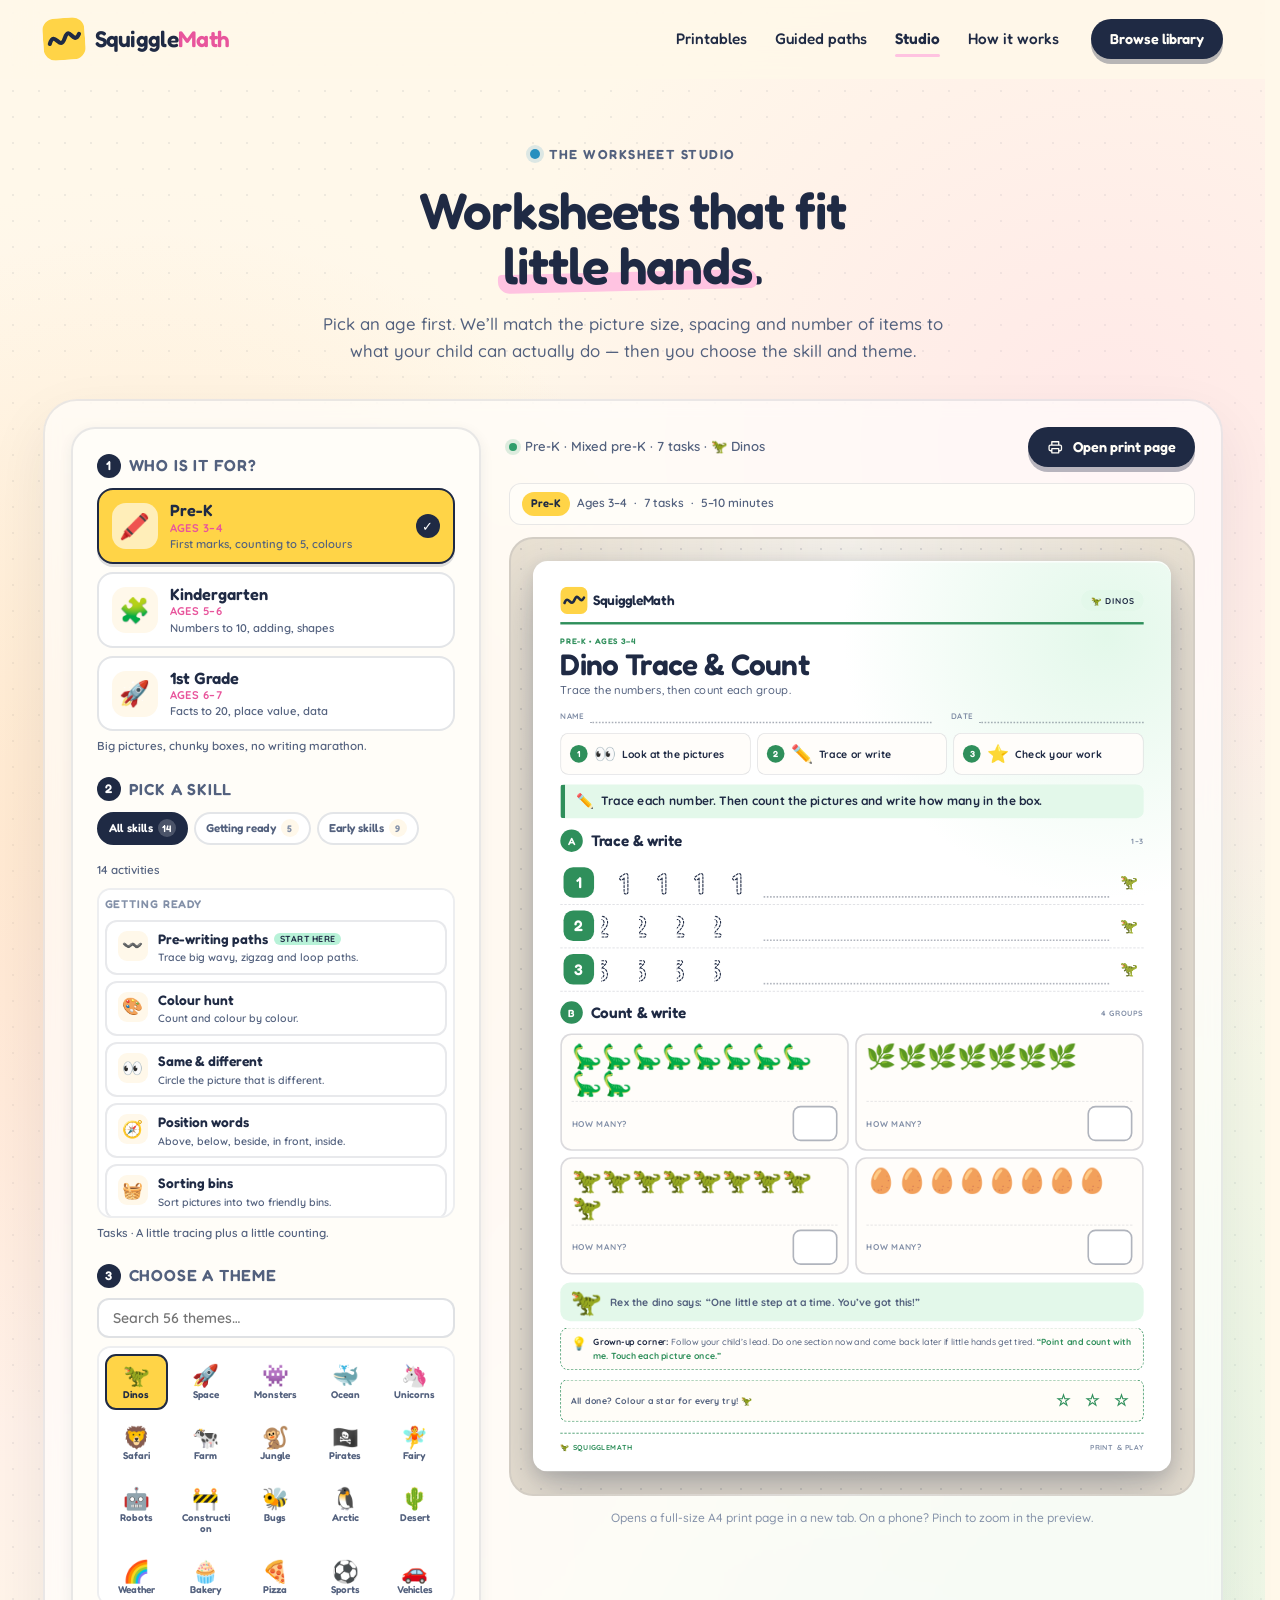
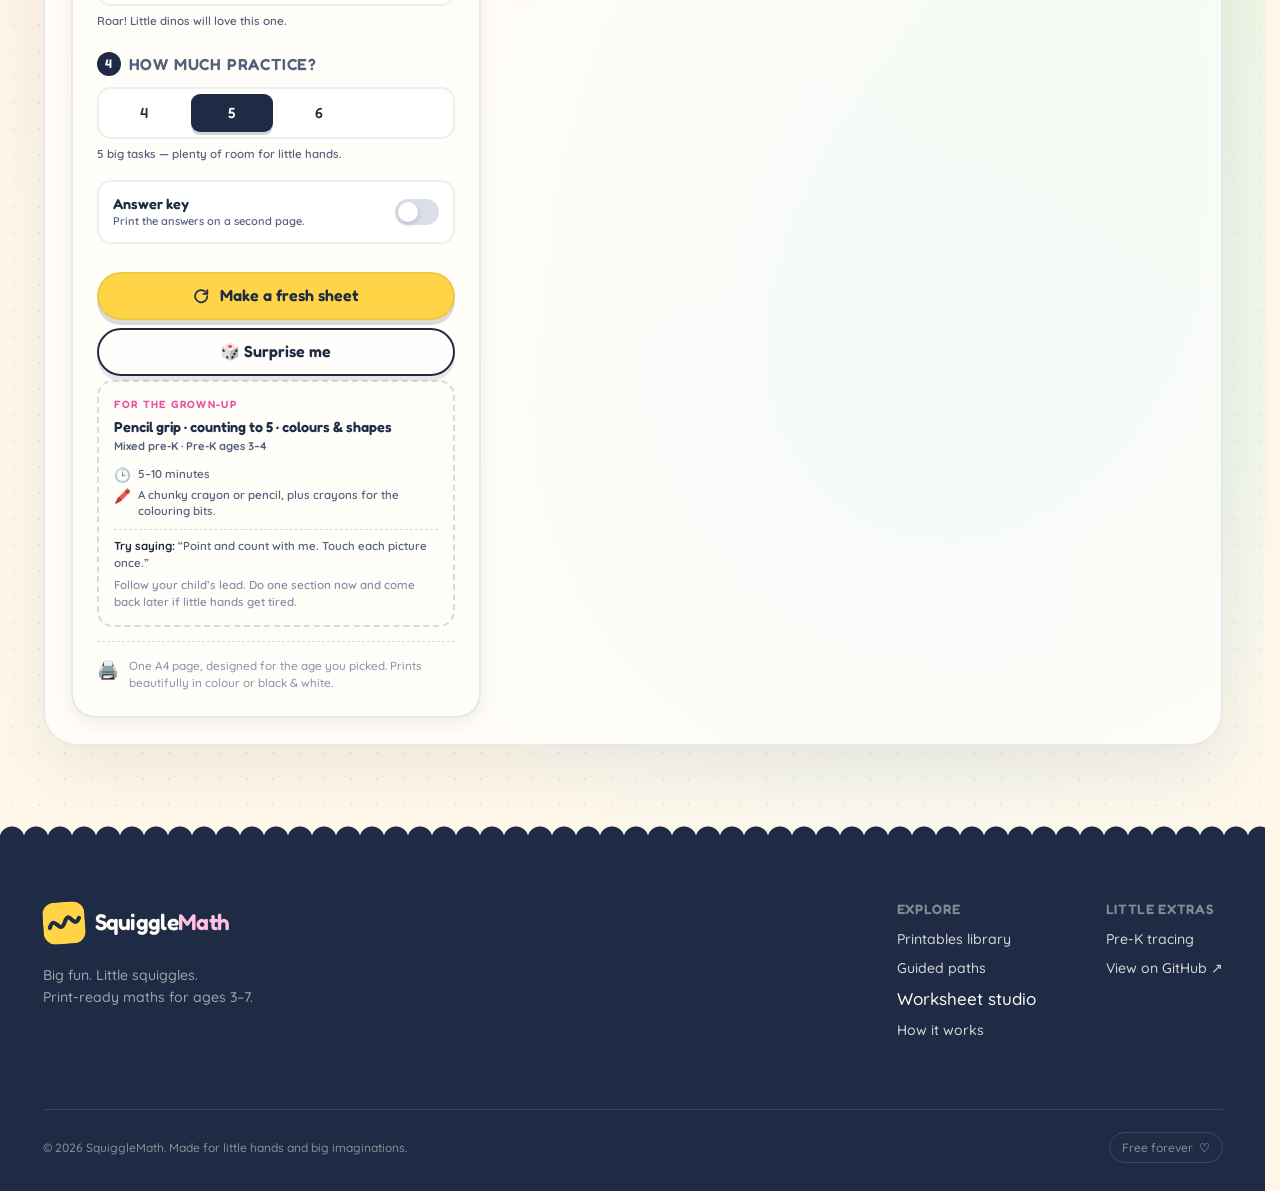
==== commit 8e02134f: "Add guided paths and diversify the printables showcase Give each age band a curated landing selectio" ====
--- a/generator.html
+++ b/generator.html
@@ -12,11 +12,11 @@
   <link rel="preconnect" href="https://fonts.googleapis.com">
   <link rel="preconnect" href="https://fonts.gstatic.com" crossorigin>
   <link href="https://fonts.googleapis.com/css2?family=Fredoka:wght@400;500;600;700&family=Quicksand:wght@400;500;600;700&display=swap" rel="stylesheet">
-  <link rel="stylesheet" href="styles.css?v=20261111-2">
-  <link rel="stylesheet" href="generator.css?v=20261111-2">
-  <link rel="stylesheet" href="worksheet-ages.css?v=20261111-2">
-  <script src="engine.js?v=20261111-2" defer></script>
-  <script src="generator.js?v=20261111-2" defer></script>
+  <link rel="stylesheet" href="styles.css?v=20261112-4">
+  <link rel="stylesheet" href="generator.css?v=20261112-2">
+  <link rel="stylesheet" href="worksheet-ages.css?v=20261112-2">
+  <script src="engine.js?v=20261112-2" defer></script>
+  <script src="generator.js?v=20261112-2" defer></script>
 </head>
 <body>
   <a class="skip-link" href="#main">Skip to content</a>
@@ -35,6 +35,7 @@
 
       <nav class="site-nav" aria-label="Primary">
         <a href="index.html#library">Printables</a>
+        <a href="paths.html">Guided paths</a>
         <span class="site-nav__current" aria-current="page">Studio</span>
         <a href="index.html#how">How it works</a>
       </nav>
@@ -164,6 +165,7 @@
         <div>
           <h3>Explore</h3>
           <a href="index.html#library">Printables library</a>
+          <a href="paths.html">Guided paths</a>
           <span>Worksheet studio</span>
           <a href="index.html#how">How it works</a>
         </div>
--- a/styles.css
+++ b/styles.css
@@ -1253,6 +1253,7 @@
   justify-content: center;
   gap: 5px;
   min-height: 0;
+  overflow: hidden;
 }
 
 .mini-paper__footer {
@@ -1547,6 +1548,266 @@
   width: 72%;
   margin-top: 3px;
   border-top: 1px dashed rgba(31, 42, 68, 0.28);
+}
+
+.mini-eq--solo > span:last-child {
+  width: auto;
+  height: auto;
+  border: 0;
+  border-radius: 0;
+}
+
+.mini-pattern {
+  display: flex;
+  align-items: center;
+  gap: 4px;
+  padding-bottom: 3px;
+}
+
+.mini-pattern .ws-shape {
+  width: 12px;
+  height: 12px;
+}
+
+.mini-pattern__blank {
+  width: 13px;
+  height: 13px;
+  margin-left: 2px;
+  border: 1.4px dashed var(--level-accent);
+  border-radius: 4px;
+}
+
+.mini-hunt {
+  display: flex;
+  justify-content: space-between;
+  gap: 2px;
+  padding: 2px 0;
+  color: var(--ink);
+  font-family: var(--font-display);
+  font-size: 0.78rem;
+  font-weight: 600;
+}
+
+.mini-hunt span {
+  display: grid;
+  place-items: center;
+  width: 18px;
+  height: 18px;
+  border-radius: 50%;
+}
+
+.mini-hunt .is-target {
+  border: 1.6px dashed var(--level-accent);
+  color: var(--level-accent);
+}
+
+.mini-samediff {
+  display: flex;
+  align-items: center;
+  justify-content: space-between;
+  min-height: 24px;
+  padding-bottom: 3px;
+  border-bottom: 1px dashed rgba(31, 42, 68, 0.12);
+  font-size: 0.8rem;
+  letter-spacing: 2px;
+}
+
+.mini-samediff__box {
+  width: 15px;
+  height: 15px;
+  border: 1.4px dashed var(--level-accent);
+  border-radius: 50%;
+}
+
+.mini-sort {
+  display: flex;
+  align-items: center;
+  gap: 6px;
+  min-height: 31px;
+  padding-bottom: 3px;
+  border-bottom: 1px dashed rgba(31, 42, 68, 0.12);
+}
+
+.mini-sort__label {
+  flex: none;
+  width: 27px;
+  color: var(--ink-soft);
+  font-family: var(--font-display);
+  font-size: 0.52rem;
+  font-weight: 600;
+  letter-spacing: 0.04em;
+  text-transform: uppercase;
+}
+
+.mini-sort__set {
+  display: flex;
+  flex: 1;
+  align-items: center;
+  gap: 5px;
+}
+
+.mini-sort__set .ws-shape {
+  width: 12px;
+  height: 12px;
+}
+
+.mini-sort__set em {
+  font-style: normal;
+  font-size: 0.72rem;
+  line-height: 1;
+}
+
+.mini-counton {
+  display: flex;
+  align-items: center;
+  gap: 3px;
+  padding-bottom: 4px;
+  color: var(--ink);
+  font-family: var(--font-display);
+  font-size: 0.66rem;
+  font-weight: 600;
+}
+
+.mini-counton b {
+  display: grid;
+  place-items: center;
+  width: 17px;
+  height: 17px;
+  border-radius: 50%;
+  background: var(--level-soft);
+}
+
+.mini-counton i {
+  color: var(--ink-soft);
+  font-size: 0.55rem;
+  font-style: normal;
+}
+
+.mini-counton__blank {
+  width: 17px;
+  height: 17px;
+  margin-left: auto;
+  border: 1.3px solid rgba(31, 42, 68, 0.28);
+  border-radius: 4px;
+}
+
+.mini-place {
+  display: flex;
+  align-items: center;
+  gap: 8px;
+  padding-bottom: 5px;
+  border-bottom: 1px dashed rgba(31, 42, 68, 0.1);
+}
+
+.mini-place__rods {
+  display: flex;
+  gap: 3px;
+  height: 22px;
+}
+
+.mini-place__rods i {
+  display: block;
+  width: 6px;
+  height: 100%;
+  border: 1px solid rgba(31, 42, 68, 0.35);
+  border-radius: 1px;
+  background: var(--level-soft);
+}
+
+.mini-place__ones {
+  display: flex;
+  flex-wrap: wrap;
+  gap: 2px;
+  width: 26px;
+}
+
+.mini-place__ones b {
+  display: block;
+  width: 5px;
+  height: 5px;
+  border: 1px solid rgba(31, 42, 68, 0.35);
+  border-radius: 1px;
+  background: var(--level-soft);
+}
+
+.mini-place .mini-count__box,
+.mini-money .mini-count__box,
+.mini-time .mini-count__box,
+.mini-fraction .mini-count__box {
+  margin-left: auto;
+}
+
+.mini-money {
+  display: flex;
+  align-items: center;
+  gap: 5px;
+  padding-bottom: 5px;
+  border-bottom: 1px dashed rgba(31, 42, 68, 0.1);
+}
+
+.mini-coin {
+  display: grid;
+  place-items: center;
+  width: 23px;
+  height: 23px;
+  border: 1.6px solid;
+  border-radius: 50%;
+  font-family: var(--font-display);
+  font-size: 0.44rem;
+  font-weight: 700;
+}
+
+.mini-coin--gold {
+  border-color: #d8a91f;
+  background: #fff3cf;
+  color: #8a6410;
+}
+
+.mini-coin--silver {
+  border-color: #9aa5b4;
+  background: #f1f3f6;
+  color: #4a5568;
+}
+
+.mini-coin--copper {
+  border-color: #c27a4e;
+  background: #fbe9dd;
+  color: #8a4a24;
+}
+
+.mini-time {
+  display: flex;
+  align-items: center;
+  gap: 7px;
+  padding-bottom: 4px;
+}
+
+.mini-clock {
+  width: 34px;
+  height: 34px;
+  flex: none;
+  color: var(--level-accent);
+}
+
+.mini-time__digital {
+  font-family: var(--font-display);
+  font-size: 0.7rem;
+  font-weight: 600;
+  color: var(--ink);
+}
+
+.mini-fraction {
+  display: flex;
+  align-items: center;
+  gap: 8px;
+  padding-bottom: 4px;
+}
+
+.mini-fraction__pie {
+  width: 34px;
+  height: 34px;
+  flex: none;
+  color: var(--level-accent);
 }
 
 /* =========================================================
@@ -3747,6 +4008,85 @@
 
   .mini-count__emojis {
     font-size: 0.68rem;
+  }
+
+  .mini-paper__board {
+    gap: 3px;
+  }
+
+  .mini-trace-svg {
+    width: 22px;
+    height: 21px;
+  }
+
+  .mini-count {
+    min-height: 21px;
+    padding-bottom: 2px;
+  }
+
+  .mini-compare {
+    min-height: 21px;
+  }
+
+  .mini-shapes .ws-shape {
+    width: 13px;
+    height: 13px;
+  }
+
+  .mini-story {
+    font-size: 0.47rem;
+    line-height: 1.25;
+  }
+
+  .mini-story:nth-child(2) {
+    display: none;
+  }
+
+  .mini-clock,
+  .mini-fraction__pie {
+    width: 26px;
+    height: 26px;
+  }
+
+  .mini-time {
+    gap: 5px;
+    padding-bottom: 2px;
+  }
+
+  .mini-time__digital {
+    font-size: 0.6rem;
+  }
+
+  .mini-place__rods {
+    height: 16px;
+  }
+
+  .mini-coin {
+    width: 19px;
+    height: 19px;
+    font-size: 0.38rem;
+  }
+
+  .mini-pattern .ws-shape,
+  .mini-sort__set .ws-shape {
+    width: 11px;
+    height: 11px;
+  }
+
+  .mini-hunt span {
+    width: 16px;
+    height: 16px;
+  }
+
+  .mini-counton {
+    gap: 2px;
+    font-size: 0.58rem;
+  }
+
+  .mini-counton b,
+  .mini-counton__blank {
+    width: 14px;
+    height: 14px;
   }
 
   .sheet-card__desc {
